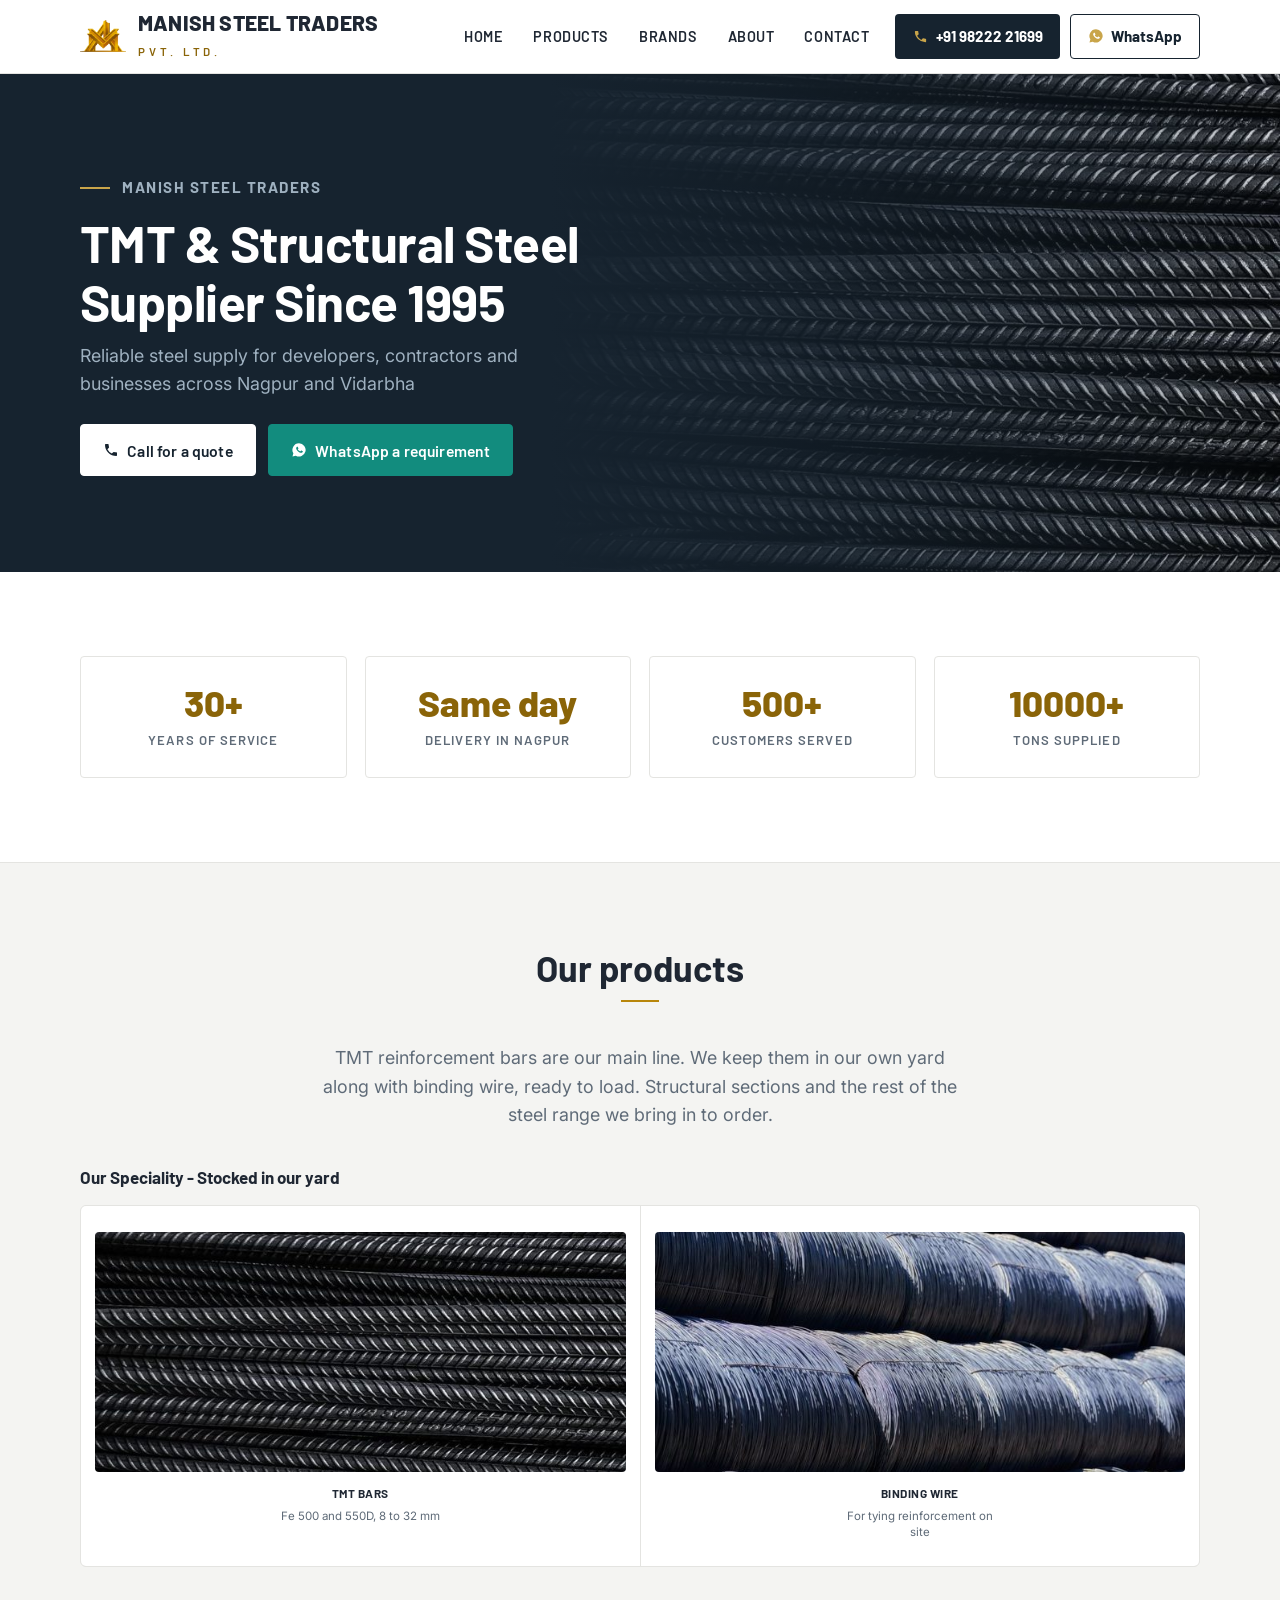
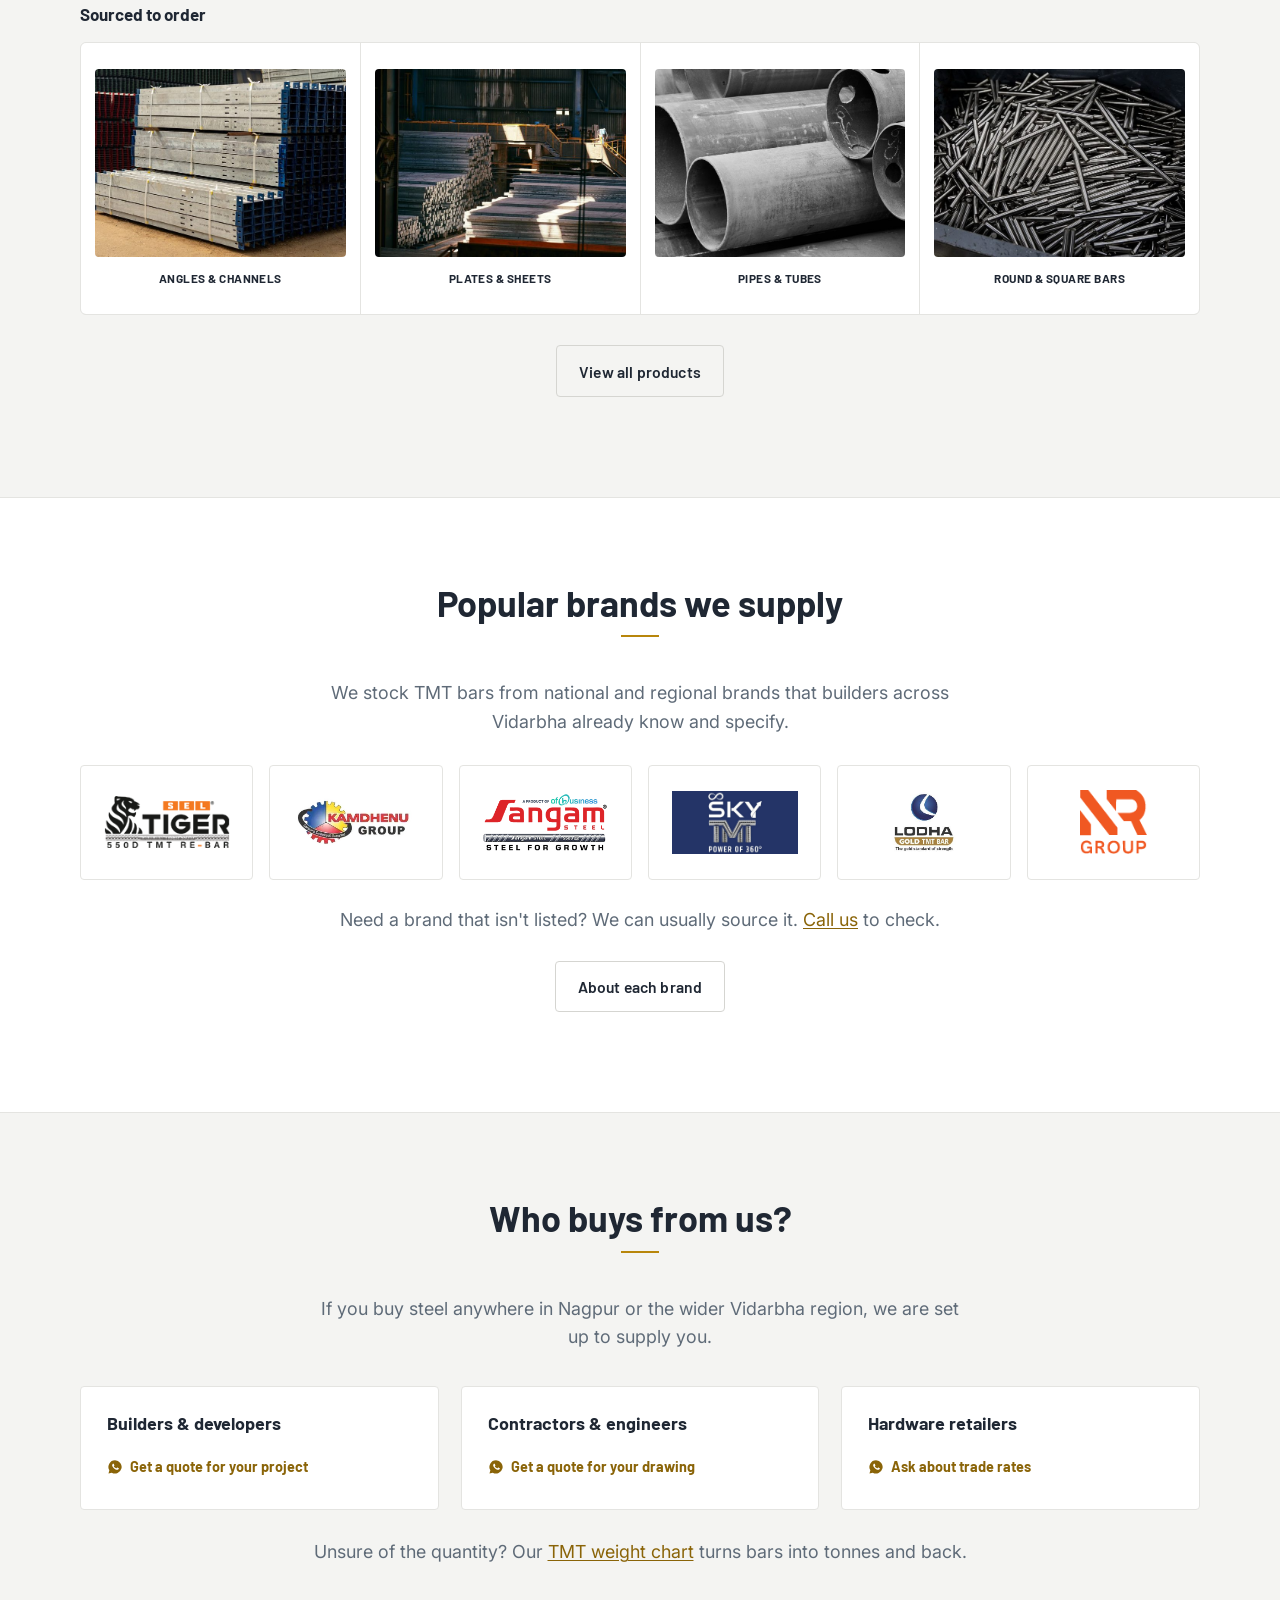
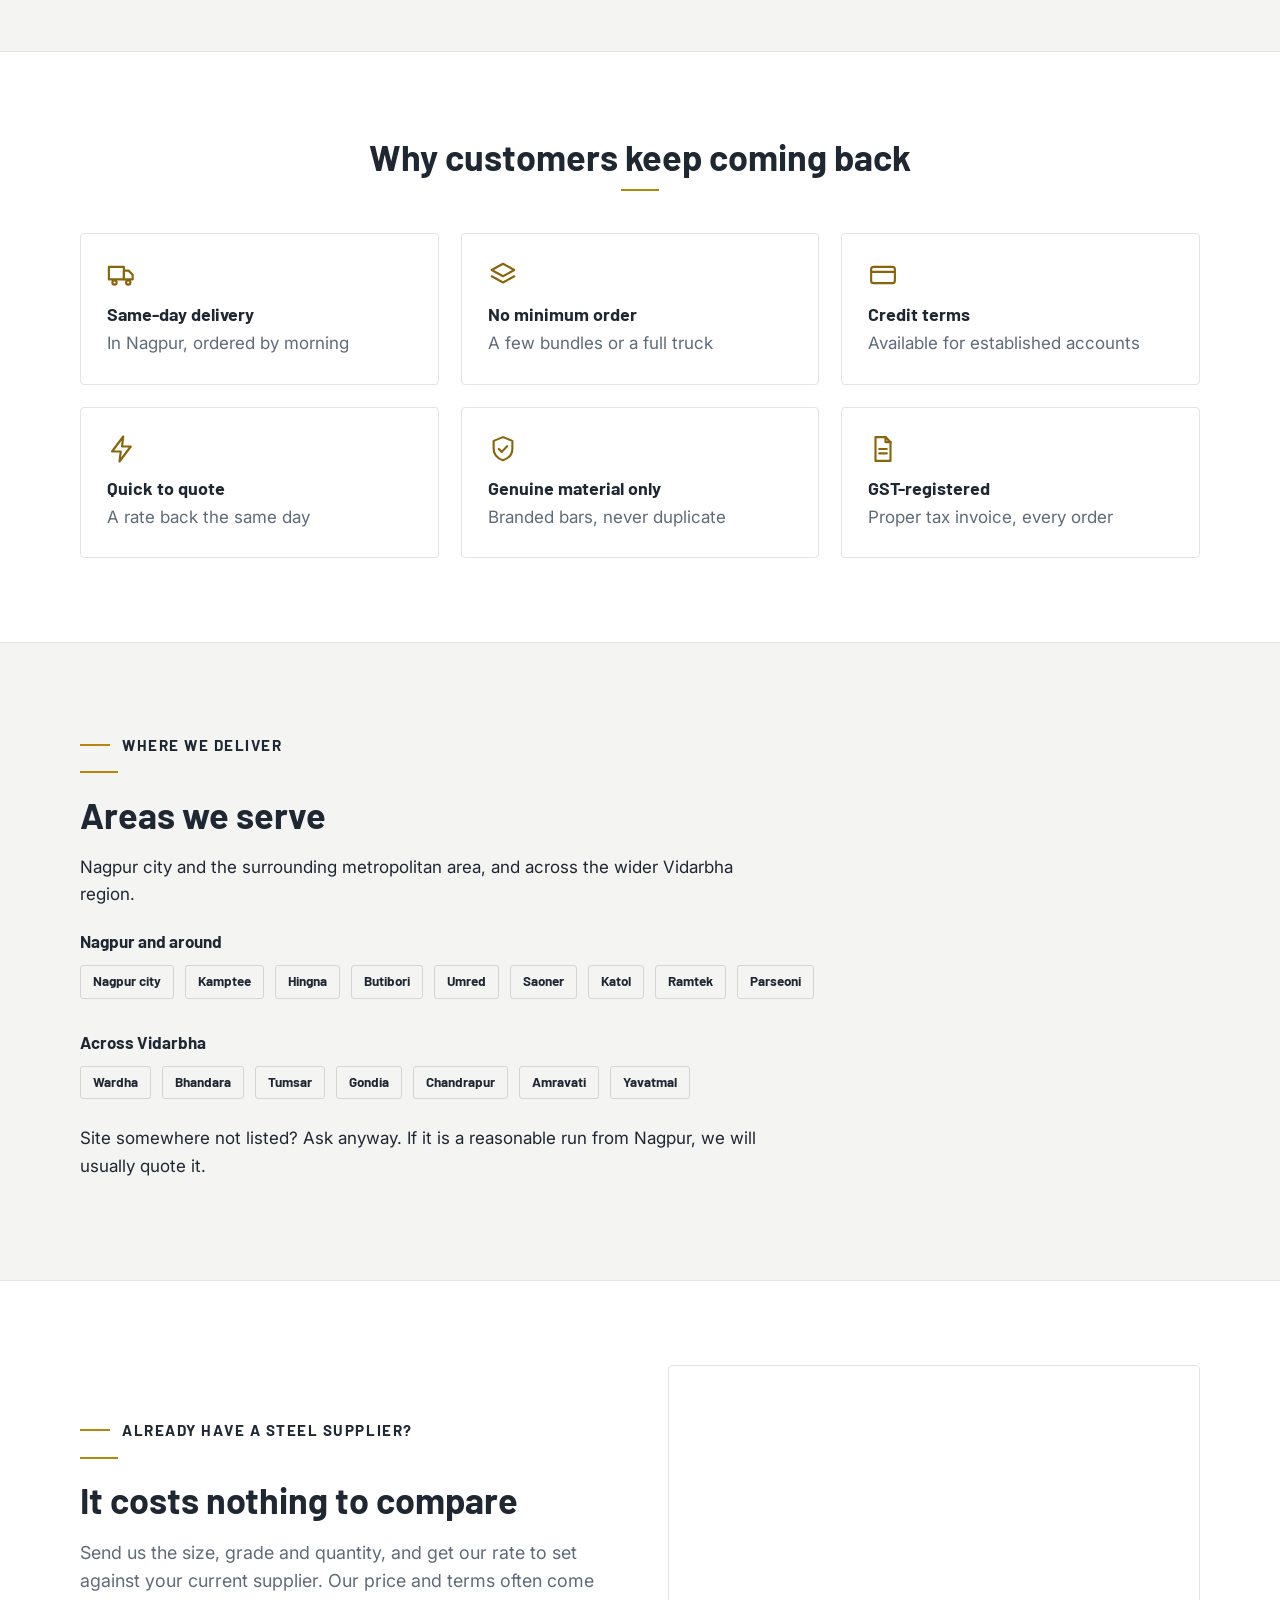
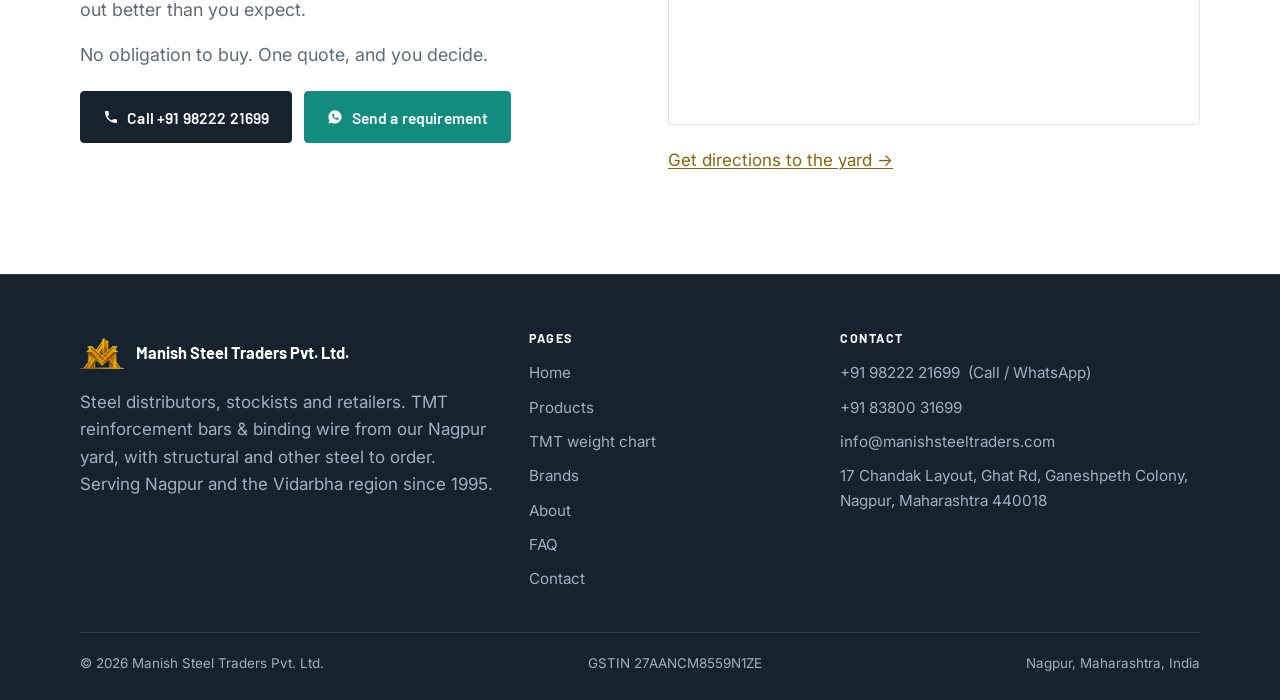
==== index.html @ 2f7c1e85 "Reorder "Why customers keep coming back" cards Same-day delivery, No minimum order, Credit terms, Qu" ====
<!doctype html>
<html lang="en">
<head>
<meta charset="utf-8">
<meta name="viewport" content="width=device-width, initial-scale=1">
<title>Manish Steel Traders — TMT &amp; Structural Steel Supplier Since 1995</title>
<meta name="description" content="TMT bars (sariya / loha) and structural steel in Nagpur since 1995. Trusted supply for builders, contractors and retailers across Nagpur and Vidarbha. SEL Tiger, Kamdhenu, Lodha, Sangam, Sky and NR. Call for a no-obligation quote.">
<link rel="canonical" href="https://manishsteeltraders.com/">
<meta property="og:type" content="website">
<meta property="og:title" content="Manish Steel Traders — TMT &amp; Structural Steel Supplier Since 1995">
<meta property="og:description" content="Nagpur steel distributors, stockists and retailers since 1995. TMT bars &amp; binding wire stocked, wider steel range to order. Call for a quote.">
<meta property="og:url" content="https://manishsteeltraders.com/">
<meta property="og:image" content="https://manishsteeltraders.com/assets/img/og-image.jpg">
<meta property="og:image:width" content="1200">
<meta property="og:image:height" content="630">
<meta property="og:image:alt" content="Manish Steel Traders Pvt. Ltd., Nagpur">
<meta name="twitter:card" content="summary_large_image">
<link rel="icon" href="assets/img/favicon.png" type="image/png">
<link rel="preconnect" href="https://fonts.googleapis.com">
<link rel="preconnect" href="https://fonts.gstatic.com" crossorigin>
<link href="https://fonts.googleapis.com/css2?family=Barlow:wght@500;600;700;800&family=Inter:wght@400;500&display=swap" rel="stylesheet">
<link rel="stylesheet" href="assets/css/styles.css?v=16">

<!-- Structured data for Google Maps / local search. ADD WHEN KNOWN: "email" (only once the
     domain is live — an address that bounces is worse than none), "geo" with the exact yard
     coordinates, and "aggregateRating" once the Google Business Profile has real reviews.
     Never hand-write a rating — Google must source it from real reviews. -->
<script type="application/ld+json">
{
  "@context": "https://schema.org",
  "@type": "LocalBusiness",
  "name": "Manish Steel Traders Pvt. Ltd.",
  "description": "Steel distributors, stockists and retailers in Nagpur since 1995. TMT reinforcement bars and binding wire stocked in our own yard, with structural and other steel sourced to order; same-day delivery on stocked items within Nagpur.",
  "url": "https://manishsteeltraders.com/",
  "telephone": [
    "+919822221699",
    "+918380031699"
  ],
  "foundingDate": "1995",
  "taxID": "27AANCM8559N1ZE",
  "image": "https://manishsteeltraders.com/assets/img/tmt-bars.jpg",
  "logo": "https://manishsteeltraders.com/assets/img/logo-mark.png",
  "address": {
    "@type": "PostalAddress",
    "streetAddress": "17 Chandak Layout, Ghat Road, Ganeshpeth Colony",
    "addressLocality": "Nagpur",
    "addressRegion": "Maharashtra",
    "postalCode": "440018",
    "addressCountry": "IN"
  },
  "openingHoursSpecification": [
    {
      "@type": "OpeningHoursSpecification",
      "dayOfWeek": [
        "Monday",
        "Tuesday",
        "Wednesday",
        "Thursday",
        "Friday",
        "Saturday"
      ],
      "opens": "09:00",
      "closes": "18:00"
    }
  ],
  "areaServed": [
    {
      "@type": "City",
      "name": "Nagpur"
    },
    {
      "@type": "AdministrativeArea",
      "name": "Vidarbha, Maharashtra"
    }
  ],
  "knowsAbout": [
    "TMT bars",
    "Fe 500D",
    "Fe 550D",
    "IS 1786",
    "structural steel",
    "reinforcement steel"
  ],
  "makesOffer": [
    {
      "@type": "Offer",
      "itemOffered": {
        "@type": "Product",
        "name": "TMT reinforcement bars (8–32 mm, Fe 500 / Fe 500D / Fe 550D)"
      }
    },
    {
      "@type": "Offer",
      "itemOffered": {
        "@type": "Product",
        "name": "Structural steel (angles, channels, beams, flats and plates)"
      }
    }
  ]
}
</script>
</head>
<body>

<!-- ================= HEADER ================= -->
<header class="site-header">
  <div class="container nav">
    <a class="brand" href="index.html">
      <img src="assets/img/logo-mark.png" alt="Manish Steel Traders logo">
      <span><span class="bt">MANISH STEEL TRADERS</span><span class="bs">PVT. LTD.</span></span>
    </a>
    <button class="nav-toggle" aria-label="Menu" aria-controls="nav-links" aria-expanded="false">
      <svg viewBox="0 0 24 24"><path fill="currentColor" d="M3 6h18v2H3zM3 11h18v2H3zM3 16h18v2H3z"/></svg>
    </button>
    <ul class="nav-links" id="nav-links">
      <li><a class="active" href="index.html">Home</a></li>
      <li><a href="products.html">Products</a></li>
      <li><a href="quality.html">Brands</a></li>
      <li><a href="about.html">About</a></li>
      <li><a href="contact.html">Contact</a></li>
      <li><a class="phone" href="tel:+919822221699"><svg viewBox="0 0 24 24"><path d="M6.6 10.8a15.5 15.5 0 0 0 6.6 6.6l2.2-2.2a1 1 0 0 1 1-.25 11.4 11.4 0 0 0 3.6.57 1 1 0 0 1 1 1V20a1 1 0 0 1-1 1A17 17 0 0 1 3 4a1 1 0 0 1 1-1h3.5a1 1 0 0 1 1 1 11.4 11.4 0 0 0 .57 3.6 1 1 0 0 1-.25 1z"/></svg>+91 98222 21699</a></li>
      <li><a class="wa-head" href="https://wa.me/919822221699?text=Hi%2C%20I%27d%20like%20a%20quote%20for%20steel.%20My%20requirement%20is%3A%20(size%20%2F%20grade%20%2F%20quantity)" target="_blank" rel="noopener"><svg viewBox="0 0 24 24" aria-hidden="true"><path d="M12.04 2a9.9 9.9 0 0 0-8.5 15l-1.3 4.8 4.92-1.29A9.9 9.9 0 1 0 12.04 2m-2.3 5.2c.15 0 .37-.06.55.36.22.48.69 1.7.75 1.82.06.12.1.26.02.42-.08.16-.12.26-.24.4-.12.14-.25.31-.36.42-.12.12-.25.25-.11.49.14.24.63 1.04 1.35 1.68.93.83 1.72 1.09 1.96 1.21.24.12.38.1.52-.06.14-.16.61-.72.77-.96.16-.24.33-.2.55-.12.22.08 1.43.68 1.67.8.24.12.4.18.46.28.06.11.06.59-.14 1.16-.21.57-1.21 1.12-1.66 1.16-.45.04-.87.21-2.93-.62-2.49-1-4.07-3.54-4.19-3.7-.12-.16-.99-1.31-.99-2.51 0-1.19.63-1.78.85-2.02.22-.24.48-.3.64-.3z"/></svg>WhatsApp</a></li>
    </ul>
  </div>
</header>

<!-- ================= HERO ================= -->
<section class="hero-dark">
  <div class="hero-top">
    <div class="hero-bg"><img src="assets/img/tmt-bars.jpg" alt="" aria-hidden="true"></div>
    <div class="container">
      <div class="hero-inner">
        <span class="eyebrow">Manish Steel Traders</span>
        <h1>TMT &amp; Structural Steel Supplier Since 1995</h1>
        <p>Reliable steel supply for developers, contractors and businesses across Nagpur and Vidarbha</p>
        <div class="btn-row">
          <a class="btn btn--light" href="tel:+919822221699">Call for a quote</a>
          <a class="btn btn--wa" href="https://wa.me/919822221699?text=Hi%2C%20I%27d%20like%20a%20quote.%20My%20requirement%20is%3A%20(size%20%2F%20grade%20%2F%20quantity)" target="_blank" rel="noopener">WhatsApp a requirement</a>
          <!-- <a class="btn btn--ondark" href="products.html">View products</a> -->
        </div>
      </div>
    </div>
  </div>
</section>

<!-- ================= STAT BAND =================
     Numbers instead of adjectives. Every one of these is checkable.
     Trading since 1995 is the strongest — the nearest comparable Nagpur dealer
     started in 2007, so this is twelve years of lead and it should stay first.
     ADD WHEN SUPPLIED: a customer / tonnage figure. Either swap it in for the
     sizes stat or change .stats to repeat(5, 1fr) for a five-across row. -->
<section class="section">
  <div class="container">
    <div class="stats">
      <div class="stat"><span class="n">30+</span><span class="l">Years of Service</span></div>
      <div class="stat"><span class="n">Same day</span><span class="l">Delivery in Nagpur</span></div>
      <div class="stat"><span class="n">500+</span><span class="l">Customers Served</span></div>
      <!-- <div class="stat"><span class="n">8&ndash;32<small>mm</small></span><span class="l">TMT Sizes Held in Yard</span></div> -->
      <div class="stat"><span class="n">10000+</span><span class="l">Tons Supplied</span></div>
    </div>
  </div>
</section>

<!-- ================= WHO WE ARE ================= -->
<!-- <section class="section">
  <div class="container">
    <div class="split">
      <div class="intro-copy">
        <span class="eyebrow">Our story</span>
        <hr class="rule">
        <h2>A Nagpur family in the steel trade since 1995</h2>
        <p>Manish Steel Traders opened on Ghat Road in 1995, and the same family runs it today. What started as a small steel shop has grown, one order at a time, into a name Nagpur builders keep coming back to for their TMT bars.</p>
        <p>Almost all of that came by word of mouth. A contractor buys once, the delivery turns up when we said it would, the bars are exactly what we promised, and the next time he needs steel he calls us first. Many of the people we supply have been buying from us for fifteen and twenty years.</p>
        <p>The business is run by <strong>Manish Taori, our Director</strong>. When you call, you are speaking to the people who own the yard, not a call centre reading off a screen. If there is a rate to settle or a delivery to push through, the person who can say yes is already on the line.</p>
        <p>A few bundles for a repair or a full truck for a slab, you get the same steel and the same straight dealing. That reputation took thirty years to build, and we are not about to spend it on a bad load.</p>
        <a class="btn btn--outline" href="about.html">More about us</a> -->
      <!-- </div>
      <div class="split-media"> -->
        <!-- FOUNDER PHOTO: when the real photo of Manish Taori arrives, save it as
             assets/img/director.jpg and swap the <img> below for it, restoring the
             <figcaption> with his name and title. A yard photo holds the slot until
             then — better than a grey box telling visitors the site is unfinished. -->
       <!-- <img class="photo photo--tall" src="assets/img/about-yard.jpg" alt="Steel reinforcement being handled at the yard" loading="lazy">
       </div>
    </div>
  </div>
</section> -->

<!-- ================= OUR PRODUCTS ================= -->
<section class="section band">
  <div class="container">
    <div class="sec-head"><h2>Our products</h2></div>
    <p class="center lead" style="margin:0 auto 34px">TMT reinforcement bars are our main line. We keep them in our own yard along with binding wire, ready to load. Structural sections and the rest of the steel range we bring in to order.</p>

    <p style="font-family:var(--font-head);font-weight:700;margin:0 0 14px">Our Speciality - Stocked in our yard</p>
    <div class="products-grid">
      <a class="product" href="products.html"><img class="pic" src="assets/img/product-tmt.jpg" alt="TMT reinforcement bars" loading="lazy"><span class="plabel">TMT Bars</span><span class="pdesc">Fe 500 and 550D, 8 to 32 mm</span></a>
      <a class="product" href="products.html"><img class="pic" src="assets/img/product-wires.jpg" alt="Binding wire" loading="lazy"><span class="plabel">Binding Wire</span><span class="pdesc">For tying reinforcement on site</span></a>
    </div>

    <p style="font-family:var(--font-head);font-weight:700;margin:34px 0 14px">Sourced to order</p>
    <div class="products-grid">
      <a class="product" href="products.html"><img class="pic" src="assets/img/product-angles.jpg" alt="Steel angles and channels" loading="lazy"><span class="plabel">Angles &amp; Channels</span></a>
      <a class="product" href="products.html"><img class="pic" src="assets/img/product-plates.jpg" alt="Steel plates and sheets" loading="lazy"><span class="plabel">Plates &amp; Sheets</span></a>
      <a class="product" href="products.html"><img class="pic" src="assets/img/product-pipes.jpg" alt="Steel pipes and tubes" loading="lazy"><span class="plabel">Pipes &amp; Tubes</span></a>
      <a class="product" href="products.html"><img class="pic" src="assets/img/product-round.jpg" alt="Round and square steel bars" loading="lazy"><span class="plabel">Round &amp; Square Bars</span></a>
    </div>
    <p class="center" style="margin-top:30px"><a class="btn btn--outline" href="products.html">View all products</a></p>
  </div>
</section>

<!-- ================= BRANDS WE SUPPLY ================= -->
<section class="section">
  <div class="container">
    <div class="sec-head"><h2>Popular brands we supply</h2></div>
    <p class="center lead" style="margin:0 auto 28px">We stock TMT bars from national and regional brands that builders across Vidarbha already know and specify.</p>
    <div class="logos logos--6">
      <div class="logo-box"><a href="quality.html#brand-tiger" aria-label="Read about SEL Tiger TMT"><img src="assets/img/brand-tiger.png" alt="SEL Tiger TMT" loading="lazy"></a></div>
      <div class="logo-box"><a href="quality.html#brand-kamdhenu" aria-label="Read about Kamdhenu"><img src="assets/img/brand-kamdhenu.webp" alt="Kamdhenu" loading="lazy"></a></div>
      <div class="logo-box"><a href="quality.html#brand-sangam" aria-label="Read about Sangam Steel"><img src="assets/img/brand-sangam.webp" alt="Sangam Steel" loading="lazy"></a></div>
      <div class="logo-box"><a href="quality.html#brand-sky" aria-label="Read about Sky TMT"><img src="assets/img/brand-sky.jpg" alt="Sky TMT" loading="lazy"></a></div>
      <div class="logo-box"><a href="quality.html#brand-lodha" aria-label="Read about Lodha Gold TMT"><img src="assets/img/brand-lodha.jpg" alt="Lodha Gold TMT" loading="lazy"></a></div>
      <div class="logo-box"><a href="quality.html#brand-nr" aria-label="Read about NR TMT"><img src="assets/img/brand-nr.png" alt="NR TMT" loading="lazy"></a></div>
    </div>
    <p class="center lead" style="margin:26px auto 0">Need a brand that isn't listed? We can usually source it. <a href="tel:+919822221699">Call us</a> to check.</p>
    <p class="center" style="margin-top:26px"><a class="btn btn--outline" href="quality.html#brands">About each brand</a></p>
  </div>
</section>

<!-- ================= WHO WE SERVE ================= -->
<section class="section band">
  <div class="container">
    <div class="sec-head"><h2>Who buys from us?</h2></div>
    <p class="center lead" style="margin:0 auto 34px">If you buy steel anywhere in Nagpur or the wider Vidarbha region, we are set up to supply you.</p>
    <div class="grid grid-3" style="margin-top:6px">
      <div class="tile"><h3>Builders &amp; developers</h3>
        <a class="more" href="https://wa.me/919822221699?text=Hi%2C%20I%27m%20a%20builder%20and%20need%20steel%20for%20a%20project.%20Requirement%3A%20(size%20%2F%20grade%20%2F%20quantity%20%2F%20site)" target="_blank" rel="noopener"><svg class="wa-ico" viewBox="0 0 24 24" aria-hidden="true"><path d="M12.04 2a9.9 9.9 0 0 0-8.5 15l-1.3 4.8 4.92-1.29A9.9 9.9 0 1 0 12.04 2m-2.3 5.2c.15 0 .37-.06.55.36.22.48.69 1.7.75 1.82.06.12.1.26.02.42-.08.16-.12.26-.24.4-.12.14-.25.31-.36.42-.12.12-.25.25-.11.49.14.24.63 1.04 1.35 1.68.93.83 1.72 1.09 1.96 1.21.24.12.38.1.52-.06.14-.16.61-.72.77-.96.16-.24.33-.2.55-.12.22.08 1.43.68 1.67.8.24.12.4.18.46.28.06.11.06.59-.14 1.16-.21.57-1.21 1.12-1.66 1.16-.45.04-.87.21-2.93-.62-2.49-1-4.07-3.54-4.19-3.7-.12-.16-.99-1.31-.99-2.51 0-1.19.63-1.78.85-2.02.22-.24.48-.3.64-.3z"/></svg>Get a quote for your project</a></div>
      <div class="tile"><h3>Contractors &amp; engineers</h3>
        <a class="more" href="https://wa.me/919822221699?text=Hi%2C%20I%20need%20a%20quote%20against%20a%20drawing.%20Requirement%3A%20(size%20%2F%20grade%20%2F%20quantity%20%2F%20when)" target="_blank" rel="noopener"><svg class="wa-ico" viewBox="0 0 24 24" aria-hidden="true"><path d="M12.04 2a9.9 9.9 0 0 0-8.5 15l-1.3 4.8 4.92-1.29A9.9 9.9 0 1 0 12.04 2m-2.3 5.2c.15 0 .37-.06.55.36.22.48.69 1.7.75 1.82.06.12.1.26.02.42-.08.16-.12.26-.24.4-.12.14-.25.31-.36.42-.12.12-.25.25-.11.49.14.24.63 1.04 1.35 1.68.93.83 1.72 1.09 1.96 1.21.24.12.38.1.52-.06.14-.16.61-.72.77-.96.16-.24.33-.2.55-.12.22.08 1.43.68 1.67.8.24.12.4.18.46.28.06.11.06.59-.14 1.16-.21.57-1.21 1.12-1.66 1.16-.45.04-.87.21-2.93-.62-2.49-1-4.07-3.54-4.19-3.7-.12-.16-.99-1.31-.99-2.51 0-1.19.63-1.78.85-2.02.22-.24.48-.3.64-.3z"/></svg>Get a quote for your drawing</a></div>
      <div class="tile"><h3>Hardware retailers</h3>
        <a class="more" href="https://wa.me/919822221699?text=Hi%2C%20I%20run%20a%20hardware%20shop%20and%20want%20trade%20rates.%20I%20usually%20stock%3A" target="_blank" rel="noopener"><svg class="wa-ico" viewBox="0 0 24 24" aria-hidden="true"><path d="M12.04 2a9.9 9.9 0 0 0-8.5 15l-1.3 4.8 4.92-1.29A9.9 9.9 0 1 0 12.04 2m-2.3 5.2c.15 0 .37-.06.55.36.22.48.69 1.7.75 1.82.06.12.1.26.02.42-.08.16-.12.26-.24.4-.12.14-.25.31-.36.42-.12.12-.25.25-.11.49.14.24.63 1.04 1.35 1.68.93.83 1.72 1.09 1.96 1.21.24.12.38.1.52-.06.14-.16.61-.72.77-.96.16-.24.33-.2.55-.12.22.08 1.43.68 1.67.8.24.12.4.18.46.28.06.11.06.59-.14 1.16-.21.57-1.21 1.12-1.66 1.16-.45.04-.87.21-2.93-.62-2.49-1-4.07-3.54-4.19-3.7-.12-.16-.99-1.31-.99-2.51 0-1.19.63-1.78.85-2.02.22-.24.48-.3.64-.3z"/></svg>Ask about trade rates</a></div>
    </div>
    <p class="center lead" style="margin:28px auto 0">Unsure of the quantity? Our <a href="calculator.html">TMT weight chart</a> turns bars into tonnes and back.</p>
  </div>
</section>

<!-- ================= THE DETAILS YOU'LL WANT ================= -->
<section class="section">
  <div class="container">
    <div class="sec-head"><h2>Why customers keep coming back</h2></div>
    <div class="grid grid-3">
      <div class="tile">
        <svg class="tile-ico" viewBox="0 0 24 24" aria-hidden="true"><path d="M1.5 5.5h12v10h-12z"/><path d="M13.5 8.5h3.7l3.3 3.3v3.7h-7z"/><circle cx="6" cy="18" r="1.7"/><circle cx="17" cy="18" r="1.7"/></svg>
        <h3>Same-day delivery</h3><p>In Nagpur, ordered by morning</p></div>
      <div class="tile">
        <svg class="tile-ico" viewBox="0 0 24 24" aria-hidden="true"><path d="M12 3 3 8l9 5 9-5z"/><path d="M3 13l9 5 9-5"/></svg>
        <h3>No minimum order</h3><p>A few bundles or a full truck</p></div>
      <div class="tile">
        <svg class="tile-ico" viewBox="0 0 24 24" aria-hidden="true"><rect x="2.5" y="5.5" width="19" height="13" rx="2"/><path d="M2.5 9.5h19"/></svg>
        <h3>Credit terms</h3><p>Available for established accounts</p></div>
      <div class="tile">
        <svg class="tile-ico" viewBox="0 0 24 24" aria-hidden="true"><path d="M13 2 4 14h7l-1 8 9-12h-7z"/></svg>
        <h3>Quick to quote</h3><p>A rate back the same day</p></div>
      <div class="tile">
        <svg class="tile-ico" viewBox="0 0 24 24" aria-hidden="true"><path d="M12 2.5 4.5 5.5v6c0 4.5 3.2 8 7.5 9.5 4.3-1.5 7.5-5 7.5-9.5v-6z"/><path d="M8.7 12l2.3 2.3 4.3-4.5"/></svg>
        <h3>Genuine material only</h3><p>Branded bars, never duplicate</p></div>
      <div class="tile">
        <svg class="tile-ico" viewBox="0 0 24 24" aria-hidden="true"><path d="M6 2.5h8l4 4v15H6z"/><path d="M14 2.5v4h4"/><path d="M9 12h6M9 15.5h6"/></svg>
        <h3>GST-registered</h3><p>Proper tax invoice, every order</p></div>
    </div>
  </div>
</section>

<!-- ================= AREAS WE SERVE ================= -->
<section class="section band">
  <div class="container">
    <div class="head">
      <span class="eyebrow">Where we deliver</span>
      <hr class="rule">
      <h2>Areas we serve</h2>
      <p class="measure">Nagpur city and the surrounding metropolitan area, and across the wider Vidarbha region.</p>
    </div>
    <div style="margin-top:20px">
      <p style="font-family:var(--font-head);font-weight:700;margin-bottom:10px">Nagpur and around</p>
      <span class="pill">Nagpur city</span>
      <span class="pill">Kamptee</span>
      <span class="pill">Hingna</span>
      <span class="pill">Butibori</span>
      <span class="pill">Umred</span>
      <span class="pill">Saoner</span>
      <span class="pill">Katol</span>
      <span class="pill">Ramtek</span>
      <span class="pill">Parseoni</span>
    </div>
    <div style="margin-top:22px">
      <p style="font-family:var(--font-head);font-weight:700;margin-bottom:10px">Across Vidarbha</p>
      <span class="pill">Wardha</span>
      <span class="pill">Bhandara</span>
      <span class="pill">Tumsar</span>
      <span class="pill">Gondia</span>
      <span class="pill">Chandrapur</span>
      <span class="pill">Amravati</span>
      <span class="pill">Yavatmal</span>
    </div>
    <p class="measure" style="margin-top:18px">Site somewhere not listed? Ask anyway. If it is a reasonable run from Nagpur, we will usually quote it.</p>
  </div>
</section>

<!--
  ================= TESTIMONIALS — HIDDEN UNTIL REAL QUOTES ARE SUPPLIED =================

  The quotes that were here were written as filler, not said by real customers, so this section
  stays commented out rather than publishing invented praise.

  TO ENABLE: replace all three quotes and attributions with genuine ones (get the customer's OK to
  be named), aiming for one builder, one contractor and one hardware retailer to match the audience
  on this page. Then uncomment this block. To keep the white/gray alternation correct, this
  section is set to `section band` (the "Why customers keep coming back" section above it is
  white); after uncommenting, also flip the combined "It costs nothing to compare" + map section
  below it to `section` (white).

<section class="section band">
  <div class="container">
    <div class="sec-head"><h2>What our customers say</h2></div>
    <div class="grid grid-3" style="margin-top:6px">
      <blockquote class="quote"><p>QUOTE FROM A BUILDER</p><footer>&mdash; Name, Firm</footer></blockquote>
      <blockquote class="quote"><p>QUOTE FROM A CONTRACTOR</p><footer>&mdash; Name, Firm</footer></blockquote>
      <blockquote class="quote"><p>QUOTE FROM A HARDWARE RETAILER</p><footer>&mdash; Name, Firm</footer></blockquote>
    </div>
  </div>
</section>
-->

<!-- ================= COMPARE PITCH + YARD MAP (combined closing section) ================= -->
<section class="section">
  <div class="container">
    <div class="split">
      <div>
        <span class="eyebrow">Already have a steel supplier?</span>
        <hr class="rule">
        <h2>It costs nothing to compare</h2>
        <p class="lead">Send us the size, grade and quantity, and get our rate to set against your current supplier. Our price and terms often come out better than you expect.</p>
        <p class="lead">No obligation to buy. One quote, and you decide.</p>
        <div class="btn-row" style="margin-top:22px">
          <a class="btn" href="tel:+919822221699">Call +91 98222 21699</a>
          <a class="btn btn--wa" href="https://wa.me/919822221699?text=Hi%2C%20I%27d%20like%20to%20compare%20a%20rate.%20My%20requirement%20is%3A%20(size%20%2F%20grade%20%2F%20quantity)" target="_blank" rel="noopener">Send a requirement</a>
        </div>
      </div>
      <div class="split-media">
        <iframe class="map-embed" title="Manish Steel Traders — location on Google Maps"
          src="https://www.google.com/maps?q=Manish+Steel+Traders,+17+Chandak+Layout,+Ghat+Rd,+Ganeshpeth+Colony,+Nagpur,+Maharashtra+440018&z=16&output=embed"
          loading="lazy" referrerpolicy="no-referrer-when-downgrade" allowfullscreen></iframe>
        <p style="margin-top:14px"><a href="https://www.google.com/maps/dir/?api=1&amp;destination=Manish+Steel+Traders%2C+17+Chandak+Layout%2C+Ghat+Rd%2C+Ganeshpeth+Colony%2C+Nagpur%2C+Maharashtra+440018" target="_blank" rel="noopener">Get directions to the yard &rarr;</a></p>
      </div>
    </div>
  </div>
</section>

<!-- ================= FOOTER ================= -->
<footer class="site-footer">
  <div class="container">
    <div class="footer-grid">
      <div>
        <div class="footer-brand">
          <img src="assets/img/logo-mark.png" alt="Manish Steel Traders logo">
          <strong>Manish Steel Traders Pvt. Ltd.</strong>
        </div>
        <p>Steel distributors, stockists and retailers. TMT reinforcement bars &amp; binding wire from our Nagpur yard, with structural and other steel to order. Serving Nagpur and the Vidarbha region since 1995.</p>
      </div>
      <div>
        <h4>Pages</h4>
        <ul class="footer-links">
          <li><a href="index.html">Home</a></li>
          <li><a href="products.html">Products</a></li>
          <li><a href="calculator.html">TMT weight chart</a></li>
          <li><a href="quality.html">Brands</a></li>
          <li><a href="about.html">About</a></li>
          <li><a href="faq.html">FAQ</a></li>
          <li><a href="contact.html">Contact</a></li>
        </ul>
      </div>
      <div>
        <h4>Contact</h4>
        <ul class="footer-links">
          <li><a href="tel:+919822221699">+91 98222 21699</a> &nbsp;(Call / WhatsApp)</li>
          <li><a href="tel:+918380031699">+91 83800 31699</a></li>
          <li><a href="mailto:info@manishsteeltraders.com">info@manishsteeltraders.com</a></li>
          <li>17 Chandak Layout, Ghat Rd, Ganeshpeth Colony, Nagpur, Maharashtra 440018</li>
        </ul>
      </div>
    </div>
    <div class="footer-bottom">
      <span>© <span id="year">2026</span> Manish Steel Traders Pvt. Ltd.</span>
      <span>GSTIN 27AANCM8559N1ZE</span>
      <span>Nagpur, Maharashtra, India</span>
    </div>
  </div>
</footer>

<script src="assets/js/main.js?v=2"></script>
</body>
</html>
---- assets/css/styles.css ----
/* =========================================================================
   Manish Steel Traders — stylesheet
   Navy + gold, product-forward, professional. (Layout after the approved
   reference, recoloured to the brand gold.)
   ========================================================================= */

:root {
  --navy:      #16232f;   /* dark sections / hero / trust / footer */
  --navy-2:    #1d2e3c;
  --navy-3:    #24384a;
  --ink:       #1f2733;   /* text on light */
  --muted:     #5f6b78;
  --paper:     #ffffff;
  --paper-2:   #f4f4f2;   /* light band / products */
  --line:      #e4e4e1;
  --line-2:    #d5d5d1;
  --line-dark: #2c3d4d;   /* dividers on navy */
  --gold:      #b8860b;   /* accent (muted brass) */
  --gold-2:    #c9a54a;
  --gold-deep: #8a6408;
  --on-dark:   #e9edf1;
  --on-dark-mut:#9fb1c0;

  --radius: 4px;
  --maxw: 1200px;
  --gutter: clamp(16px, 4vw, 40px);
  --font-head: "Barlow", "Segoe UI", system-ui, sans-serif;
  --font-body: "Inter", "Segoe UI", system-ui, -apple-system, sans-serif;
}

*, *::before, *::after { box-sizing: border-box; }
html { -webkit-text-size-adjust: 100%; }
body { margin: 0; font-family: var(--font-body); color: var(--ink); background: var(--paper);
  line-height: 1.6; font-size: 17px; overflow-x: hidden; -webkit-font-smoothing: antialiased; }
img, svg { max-width: 100%; display: block; }
a { color: var(--ink); text-decoration: none; }
a:hover { color: var(--gold-deep); }

/* Inline text links — gold and underlined so they are visible in prose.
   The blanket rule above leaves links the same colour as body text with no
   underline, which makes them invisible in a paragraph; hover-only colour is
   no help at all on a phone.

   Scoped on purpose. Nav, footer and breadcrumb links already read as links
   from their position, and their own rules (.footer-grid a, .crumb a) are
   more specific than these so they are untouched. Buttons are excluded
   explicitly because .btn is often wrapped in a <p>.

   Gold is 5.4:1 on white, but only 2.8:1 against the surrounding body text
   — under the 3:1 where colour alone can carry the distinction. The
   underline is what actually does the work; do not remove it and keep the
   colour. */
p a:not(.btn):not(.more),
.list a:not(.btn):not(.more),
.info-list a,
.measure a:not(.btn):not(.more) {
  color: var(--gold-deep);
  text-decoration: underline;
  text-decoration-thickness: 1px;
  text-underline-offset: 2px;
}
p a:not(.btn):not(.more):hover,
.list a:not(.btn):not(.more):hover,
.info-list a:hover,
.measure a:not(.btn):not(.more):hover {
  color: var(--navy);
  text-decoration-thickness: 2px;
}
h1, h2, h3, h4 { font-family: var(--font-head); line-height: 1.15; margin: 0 0 .5em; font-weight: 700; color: var(--ink); }
h1 { font-size: clamp(2rem, 4.5vw, 3.2rem); letter-spacing: -.01em; }
h2 { font-size: clamp(1.65rem, 3.1vw, 2.25rem); }
h3 { font-size: 1.12rem; }
p { margin: 0 0 1rem; }
:focus-visible { outline: 2px solid var(--gold); outline-offset: 3px; }

.container { width: 100%; max-width: var(--maxw); margin-inline: auto; padding-inline: var(--gutter); }
.section { padding: clamp(48px, 7vw, 84px) 0; }
.band { background: var(--paper-2); border-block: 1px solid var(--line); }
.center { text-align: center; }
.lead { font-size: 1.12rem; color: var(--muted); max-width: 60ch; }
.center .lead { margin-inline: auto; }
.measure { max-width: 64ch; }

/* eyebrow with gold dash */
.eyebrow { display: inline-flex; align-items: center; gap: 12px; font-family: var(--font-head);
  font-weight: 700; text-transform: uppercase; letter-spacing: .1em; font-size: .95rem;
  color: var(--ink); margin-bottom: .9rem; }
.eyebrow::before { content: ""; width: 30px; height: 2px; background: var(--gold); }
.hero-dark .eyebrow { color: var(--on-dark-mut); }
.rule { width: 38px; height: 2px; background: var(--gold); border: 0; margin: 0 0 1.3rem; }
.center .rule { margin-inline: auto; }

/* centered section heading with a small underline */
.sec-head { text-align: center; margin-bottom: 24px; }
.sec-head h2 { display: inline-block; }
.sec-head h2::after { content: ""; display: block; width: 38px; height: 2px; background: var(--gold); margin: 12px auto 0; }

/* buttons */
.btn { display: inline-flex; align-items: center; gap: .5em; font-family: var(--font-head);
  font-weight: 600; font-size: .98rem; letter-spacing: .01em;
  padding: .78em 1.4em; border-radius: var(--radius); border: 1px solid var(--navy);
  background: var(--navy); color: #fff; cursor: pointer;
  transition: background .15s, border-color .15s, color .15s; white-space: nowrap; }
.btn:hover { background: var(--navy-2); border-color: var(--navy-2); color: #fff; }
.btn svg { width: 1.05em; height: 1.05em; fill: currentColor; }
.btn--light { background: #fff; color: var(--navy); border-color: #fff; }
.btn--light:hover { background: #eaeef2; color: var(--navy); border-color: #eaeef2; }
.btn--outline { background: transparent; color: var(--ink); border-color: var(--line-2); }
.btn--outline:hover { background: transparent; color: var(--ink); border-color: var(--ink); }
.btn--ondark { background: transparent; color: #fff; border-color: rgba(255,255,255,.4); }
.btn--ondark:hover { background: rgba(255,255,255,.1); color: #fff; border-color: #fff; }
.btn--wa { background: #128C7E; color: #fff; border-color: #128C7E; }
.btn--wa:hover { background: #0f7a6d; border-color: #0f7a6d; color: #fff; }
/* auto phone / WhatsApp glyph on any Call or WhatsApp button (matches text colour) */
.btn[href^="tel:"]::before, .btn[href*="wa.me"]::before {
  content: ""; display: inline-block; width: 1.05em; height: 1.05em; flex: none;
  background-color: currentColor;
  -webkit-mask: var(--bic) no-repeat center / contain; mask: var(--bic) no-repeat center / contain; }
.btn[href^="tel:"]::before { --bic: url("data:image/svg+xml,%3Csvg xmlns='http://www.w3.org/2000/svg' viewBox='0 0 24 24'%3E%3Cpath d='M6.6 10.8a15.5 15.5 0 0 0 6.6 6.6l2.2-2.2a1 1 0 0 1 1-.25 11.4 11.4 0 0 0 3.6.57 1 1 0 0 1 1 1V20a1 1 0 0 1-1 1A17 17 0 0 1 3 4a1 1 0 0 1 1-1h3.5a1 1 0 0 1 1 1 11.4 11.4 0 0 0 .57 3.6 1 1 0 0 1-.25 1z'/%3E%3C/svg%3E"); }
.btn[href*="wa.me"]::before { --bic: url("data:image/svg+xml,%3Csvg xmlns='http://www.w3.org/2000/svg' viewBox='0 0 24 24'%3E%3Cpath d='M12.04 2a9.9 9.9 0 0 0-8.5 15l-1.3 4.8 4.92-1.29A9.9 9.9 0 1 0 12.04 2m-2.3 5.2c.15 0 .37-.06.55.36.22.48.69 1.7.75 1.82.06.12.1.26.02.42-.08.16-.12.26-.24.4-.12.14-.25.31-.36.42-.12.12-.25.25-.11.49.14.24.63 1.04 1.35 1.68.93.83 1.72 1.09 1.96 1.21.24.12.38.1.52-.06.14-.16.61-.72.77-.96.16-.24.33-.2.55-.12.22.08 1.43.68 1.67.8.24.12.4.18.46.28.06.11.06.59-.14 1.16-.21.57-1.21 1.12-1.66 1.16-.45.04-.87.21-2.93-.62-2.49-1-4.07-3.54-4.19-3.7-.12-.16-.99-1.31-.99-2.51 0-1.19.63-1.78.85-2.02.22-.24.48-.3.64-.3z'/%3E%3C/svg%3E"); }
.btn-row { display: flex; flex-wrap: wrap; gap: 12px; }
.center .btn-row { justify-content: center; }

/* ---------------- header ---------------- */
.site-header { position: sticky; top: 0; z-index: 50; background: #fff; border-bottom: 1px solid var(--line); }
.nav { display: flex; align-items: center; justify-content: space-between; gap: 18px; padding-block: 12px; }
.brand { display: flex; align-items: center; gap: 12px; }
.brand img { width: 46px; height: 46px; object-fit: contain; }
.brand .bt { font-family: var(--font-head); font-weight: 800; color: var(--ink); font-size: 1.32rem;
  line-height: 1; letter-spacing: .01em; }
.brand .bs { display: block; font-family: var(--font-head); font-weight: 600; font-size: .72rem;
  letter-spacing: .34em; color: var(--gold-deep); margin-top: 3px; }
.nav-links { display: flex; align-items: center; gap: 2px; list-style: none; margin: 0; padding: 0; }
.nav-links a:not(.phone):not(.wa-head) { font-family: var(--font-head); font-weight: 600; text-transform: uppercase;
  letter-spacing: .04em; color: var(--ink); padding: 10px 14px; font-size: .9rem;
  border-bottom: 2px solid transparent; }
.nav-links a:not(.phone):not(.wa-head):hover { color: var(--gold-deep); }
.nav-links a.active { color: var(--ink); border-bottom-color: var(--gold); }
.phone { display: inline-flex; align-items: center; gap: .5em; margin-left: 10px;
  background: var(--navy); color: #fff; font-family: var(--font-head); font-weight: 700;
  padding: .7em 1.15em; border-radius: var(--radius); font-size: .95rem; }
.phone:hover { background: var(--navy-2); color: #fff; }
.phone svg { width: 15px; height: 15px; fill: var(--gold-2); }
.wa-head { display: inline-flex; align-items: center; gap: .5em; margin-left: 8px;
  background: transparent; color: var(--navy); border: 1px solid var(--navy);
  font-family: var(--font-head); font-weight: 700;
  padding: calc(.7em - 1px) 1.1em; border-radius: var(--radius); font-size: .95rem; }
.wa-head:hover { background: var(--navy); color: #fff; }
.wa-head svg { width: 16px; height: 16px; fill: var(--gold-2); }
.nav-toggle { display: none; background: none; border: 0; cursor: pointer; padding: 6px; color: var(--ink); }
.nav-toggle svg { width: 32px; height: 32px; }

@media (max-width: 940px) {
  .nav-toggle { display: inline-flex; }
  .brand .bt { font-size: 1.15rem; }
  .nav-links { position: fixed; inset: 71px 0 auto 0; flex-direction: column; align-items: stretch; gap: 0;
    background: #fff; border-bottom: 1px solid var(--line); box-shadow: 0 14px 26px rgba(0,0,0,.07);
    padding: 6px var(--gutter) 18px; transform: translateY(-160%); transition: transform .22s ease;
    max-height: calc(100vh - 71px); overflow-y: auto; }
  .nav-links.open { transform: translateY(0); }
  .nav-links a:not(.phone):not(.wa-head) { display: block; padding: 15px 2px; font-size: 1.08rem; line-height: 1.2; border-bottom: 1px solid var(--line); }
  .nav-links a.active { border-bottom-color: var(--line); color: var(--gold-deep); }
  .phone { margin: 16px 0 0; justify-content: center; }
  .wa-head { margin: 10px 0 0; justify-content: center; }
}

/* ---------------- hero (dark, image right) ---------------- */
.hero-dark { background: var(--navy); color: #fff; }
.hero-top { position: relative; overflow: hidden; }
.hero-bg { position: absolute; inset: 0 0 0 38%; }
.hero-bg img { width: 100%; height: 100%; object-fit: cover; }
.hero-bg::after { content: ""; position: absolute; inset: 0;
  background: linear-gradient(90deg, var(--navy) 8%, rgba(22,35,47,.72) 45%, rgba(22,35,47,.15) 100%); }
.hero-inner { position: relative; z-index: 2; max-width: 620px; padding-block: clamp(48px, 8vw, 96px); }
.hero-inner h1 { color: #fff; margin-bottom: .6rem; }
.hero-inner h1 .hl { color: var(--gold-2); }
.hero-inner p { color: var(--on-dark-mut); font-size: 1.12rem; max-width: 46ch; margin-bottom: 1.6rem; }
.hero-dark .eyebrow::before { background: var(--gold-2); }

/* feature row on hero */
.hero-features { position: relative; background: var(--navy); border-top: 1px solid var(--line-dark); }
.feature-row { display: grid; grid-template-columns: repeat(4, 1fr); }
.feature { display: flex; gap: 14px; align-items: flex-start; padding: 26px 26px 30px 0; border-right: 1px solid var(--line-dark); }
.feature:last-child { border-right: 0; }
.feature:not(:first-child) { padding-left: 26px; }
.feature .fi { flex: none; width: 34px; height: 34px; }
.feature .fi svg { width: 34px; height: 34px; fill: var(--gold-2); }
.feature h3 { color: #fff; font-size: .98rem; text-transform: uppercase; letter-spacing: .04em; margin: 0 0 3px; }
.feature p { color: var(--on-dark-mut); font-size: .9rem; margin: 0; }
@media (max-width: 900px) {
  .hero-bg { inset: 0; opacity: .28; }
  .hero-bg::after { background: linear-gradient(180deg, rgba(22,35,47,.75), rgba(22,35,47,.9)); }
  .hero-inner { max-width: none; }
  .feature-row { grid-template-columns: 1fr 1fr; }
  .feature { border-right: 0; padding: 20px 16px; }
  .feature:nth-child(odd) { border-right: 1px solid var(--line-dark); }
}
@media (max-width: 520px) { .feature-row { grid-template-columns: 1fr; } .feature:nth-child(odd){border-right:0;} .feature{border-bottom:1px solid var(--line-dark);} }

/* ---------------- products strip ---------------- */
/* Adaptive grid: fills to any item count (2 stocked, 5 to-order, or the old 7) and
   wraps cleanly. 1px gap over a line-coloured backing gives the divider lines. */
.products-grid { display: grid; grid-template-columns: repeat(auto-fit, minmax(150px, 1fr));
  gap: 1px; background: var(--line); border: 1px solid var(--line);
  border-radius: 6px; overflow: hidden; }
.product { display: flex; flex-direction: column; align-items: center; text-align: center; gap: 12px;
  padding: 26px 14px; background: #fff; color: var(--ink); transition: background .15s; }
.product:hover { background: var(--paper-2); color: var(--ink); }
.product .pic { width: 100%; aspect-ratio: 4/3; max-height: 240px; object-fit: cover; border-radius: 4px; background: var(--paper-2); }
.product .plabel { font-family: var(--font-head); font-weight: 700; font-size: .74rem; text-transform: uppercase; letter-spacing: .04em; color: var(--ink); }
/* optional one-line detail under a product label (used on the stocked cards) */
.product .pdesc { margin-top: -6px; font-size: .72rem; line-height: 1.35; color: var(--muted); max-width: 24ch; }
@media (max-width: 640px) { .products-grid { grid-template-columns: repeat(2, 1fr); } }

/* ---------------- trust bar ---------------- */
.trust-bar { background: var(--navy); color: var(--on-dark); }
.trust-bar .container { display: grid; grid-template-columns: repeat(4, 1fr); gap: 24px; padding-block: 30px; }
.tb { display: flex; gap: 14px; align-items: center; }
.tb .ti { flex: none; width: 34px; height: 34px; }
.tb .ti svg { width: 34px; height: 34px; fill: none; stroke: var(--gold-2); stroke-width: 1.6; }
.tb h3 { color: #fff; font-size: .92rem; text-transform: uppercase; letter-spacing: .03em; margin: 0 0 2px; }
.tb p { color: var(--on-dark-mut); font-size: .86rem; margin: 0; }
@media (max-width: 820px) { .trust-bar .container { grid-template-columns: 1fr 1fr; gap: 22px 18px; } }

/* ---------------- inner page components ---------------- */
.page-hero { background: var(--navy); color: #fff; }
.page-hero .container { padding-block: clamp(40px, 6vw, 72px); }
.page-hero h1 { color: #fff; margin-bottom: .4rem; }
.page-hero .lead { color: var(--on-dark-mut); margin: 0; }
.crumb { font-family: var(--font-head); font-size: .82rem; letter-spacing: .04em; color: var(--on-dark-mut); margin-bottom: 12px; }
.crumb a { color: var(--gold-2); } .crumb a:hover { color: #fff; }

.head { max-width: 62ch; }
.grid { display: grid; gap: 22px; }
.grid-3 { grid-template-columns: repeat(3, 1fr); }
.grid-2 { grid-template-columns: repeat(2, 1fr); }
.grid-4 { grid-template-columns: repeat(4, 1fr); }
@media (max-width: 820px) { .grid-3 { grid-template-columns: 1fr; } .grid-4 { grid-template-columns: repeat(2,1fr); } }
@media (max-width: 640px) { .grid-2 { grid-template-columns: 1fr; } }

/* TMT spec chips + property tiles */
.spec-row { display: flex; flex-wrap: wrap; gap: 22px; margin: 4px 0 18px; }
.spec-row .k { font-family: var(--font-head); font-weight: 600; font-size: .72rem; text-transform: uppercase; letter-spacing: .1em; color: var(--muted); display: block; margin-bottom: 6px; }
.prop { text-align: center; padding: 22px 16px; border: 1px solid var(--line); border-radius: var(--radius); background: #fff; }
.prop .pi { width: 34px; height: 34px; margin: 0 auto 10px; }
.prop .pi svg { width: 34px; height: 34px; fill: var(--gold-deep); }
.prop h3 { font-size: 1rem; margin: 0 0 2px; }
.prop p { color: var(--muted); font-size: .88rem; margin: 0; }
.editable { border-bottom: 1px dashed var(--gold); }

/* brand / client logo strip */
.logos { display: grid; grid-template-columns: repeat(6, 1fr); gap: 16px; }
@media (max-width: 820px) { .logos { grid-template-columns: repeat(3, 1fr); } }
@media (max-width: 520px) { .logos { grid-template-columns: repeat(2, 1fr); } }
.logo-ph { aspect-ratio: 3/2; border: 1px solid var(--line); border-radius: 4px; background: #fff;
  display: grid; place-items: center; text-align: center; padding: 10px;
  color: #b6b6b0; font-family: var(--font-head); font-weight: 600; font-size: .76rem; letter-spacing: .02em; }
.logos img { width: 100%; height: 100%; object-fit: contain; padding: 14px; }
.intro-copy p { font-size: 1.06rem; }
.tile { background: #fff; border: 1px solid var(--line); border-radius: var(--radius); padding: 26px; }
.tile h3 { margin-bottom: .35rem; } .tile p { color: var(--muted); margin: 0; }
.tile-ico { width: 30px; height: 30px; display: block; margin-bottom: 14px; color: var(--gold-deep);
  fill: none; stroke: currentColor; stroke-width: 1.7; stroke-linecap: round; stroke-linejoin: round; }
.tile-img { width: 100%; aspect-ratio: 16/10; object-fit: cover; border-radius: 4px; margin-bottom: 16px; display: block; }
.quote { background: #fff; border: 1px solid var(--line); border-left: 3px solid var(--gold); border-radius: var(--radius); padding: 24px 26px; height: 100%; margin: 0; }
.quote p { color: var(--ink); font-style: italic; margin: 0 0 14px; }
.quote footer { font-family: var(--font-head); font-weight: 600; color: var(--muted); font-size: .92rem; }
.tile .more { margin-top: 16px; display: inline-flex; align-items: center; gap: 7px; font-family: var(--font-head); font-weight: 700; color: var(--gold-deep); font-size: .9rem; }
.more .wa-ico { width: 16px; height: 16px; flex: 0 0 auto; fill: currentColor; }

.split { display: grid; grid-template-columns: 1fr 1fr; gap: clamp(28px, 5vw, 56px); align-items: center; }
.split--rev .split-media { order: -1; }
@media (max-width: 820px) { .split { grid-template-columns: 1fr; } .split--rev .split-media { order: 0; } }
.photo { background: var(--paper-2); border: 1px solid var(--line); border-radius: var(--radius);
  display: grid; place-items: center; color: #a9a9a4; aspect-ratio: 4/3; padding: 20px; text-align: center; }
.photo span { font-family: var(--font-head); font-weight: 600; font-size: .85rem; }
.photo--tall { aspect-ratio: auto; min-height: 320px; height: 100%; }
img.photo { width: 100%; height: auto; aspect-ratio: auto; object-fit: cover; padding: 0; background: none; border: 1px solid var(--line); }
img.photo.photo--tall { min-height: 0; }

.list { list-style: none; margin: 0; padding: 0; }
.list li { position: relative; padding: 12px 0 12px 26px; border-bottom: 1px solid var(--line); color: var(--ink); }
.list li:last-child { border-bottom: 0; }
.list li::before { content: ""; position: absolute; left: 0; top: 20px; width: 8px; height: 8px; background: var(--gold); border-radius: 1px; }
.pill { display: inline-block; border: 1px solid var(--line-2); color: var(--ink); font-size: .84rem; font-family: var(--font-head); font-weight: 700; padding: 5px 12px; border-radius: 3px; margin: 0 6px 8px 0; }

/* homepage brand logo row — 5 across.
   The five logos have very different native shapes (Sarthak 258x75, Lodha
   225x225), so sizing purely to fit the box makes the wide ones collapse to a
   thin strip next to the square ones. Capping BOTH height and width instead
   keeps them at a similar optical weight and centred in a uniform frame. */
.logos--5 { grid-template-columns: repeat(5, 1fr); align-items: center; justify-items: center; }
@media (max-width: 820px) { .logos--5 { grid-template-columns: repeat(3, 1fr); } }
@media (max-width: 520px) { .logos--5 { grid-template-columns: repeat(2, 1fr); } }
/* six-across brand row (adds NR to the original five) */
.logos--6 { grid-template-columns: repeat(6, 1fr); align-items: center; justify-items: center; }
@media (max-width: 940px) { .logos--6 { grid-template-columns: repeat(3, 1fr); } }
@media (max-width: 520px) { .logos--6 { grid-template-columns: repeat(2, 1fr); } }
.logo-box { width: 100%; aspect-ratio: 3/2; border: 1px solid var(--line); border-radius: 4px;
  background: #fff; display: flex; align-items: center; justify-content: center; padding: 14px; }
/* text fallback in a logo box / brand card until a real NR logo image is supplied */
.logo-box .logo-text { font-family: var(--font-head); font-weight: 800; font-size: 1.15rem;
  letter-spacing: .04em; color: var(--navy); }
/* .logos .logo-box wins outright over the older `.logos img` rule above */
.logos .logo-box img { display: block; width: auto; height: auto;
  max-width: 88%; max-height: 64px; object-fit: contain; padding: 0; margin: 0; }
/* whole logo tile links to its write-up on the Quality page */
.logo-box a { display: flex; width: 100%; height: 100%; align-items: center; justify-content: center; transition: opacity .15s ease; }
.logo-box a:hover, .logo-box a:focus-visible { opacity: .6; }

/* brand cards — logo sits above the write-up. Swap the .logo-ph box for an
   <img class="brand-logo"> once real logo files are in assets/img/. */
.brand-logo { display: block; max-width: 170px; max-height: 72px; width: auto; height: auto;
  object-fit: contain; object-position: left center; margin-bottom: 18px; }
/* text stand-in for a brand card whose logo image isn't in yet (NR) */
.brand-logo--text { height: 44px; display: flex; align-items: center; font-family: var(--font-head);
  font-weight: 800; font-size: 1.5rem; letter-spacing: .04em; color: var(--navy); }
.brand-card { scroll-margin-top: 90px; }
.brand-card .logo-ph { max-width: 170px; margin-bottom: 20px; }
.brand-card h3 { margin-bottom: .4rem; }
.brand-card p { color: var(--muted); margin: 0 0 .9rem; }
.brand-card .specs { margin: 0; }

.strip { text-align: center; }
.strip h2 { margin-bottom: .5rem; } .strip .lead { margin: 0 auto 1.3rem; }
.strip .btn-row { justify-content: center; }

/* ---- floating WhatsApp button (injected by main.js) ---- */
.wa-float { position: fixed; right: 18px; bottom: 18px; z-index: 60;
  display: inline-flex; align-items: center; gap: 9px;
  background: #128C7E; color: #fff; border-radius: 999px; padding: 13px 20px 13px 17px;
  font-family: var(--font-head); font-weight: 700; font-size: .95rem;
  box-shadow: 0 6px 22px rgba(0,0,0,.26); transition: background .15s, transform .15s; }
.wa-float:hover { background: #0f7a6d; color: #fff; transform: translateY(-1px); }
.wa-float svg { width: 22px; height: 22px; fill: currentColor; flex: none; }
@media (max-width: 520px) { .wa-float { padding: 14px; right: 14px; bottom: 14px; }
  .wa-float span { display: none; } }
@media print { .wa-float { display: none; } }

/* ---- stat band ---- */
.stats { display: grid; grid-template-columns: repeat(4, 1fr); gap: 18px; }
@media (max-width: 760px) { .stats { grid-template-columns: repeat(2, 1fr); } }
.stat { text-align: center; padding: 26px 16px; background: #fff;
  border: 1px solid var(--line); border-radius: var(--radius); }
.stat .n { display: block; font-family: var(--font-head); font-weight: 800; line-height: 1.05;
  font-size: clamp(1.7rem, 4vw, 2.3rem); color: var(--gold-deep); }
.stat .l { display: block; margin-top: 8px; font-family: var(--font-head); font-weight: 600;
  font-size: .82rem; text-transform: uppercase; letter-spacing: .08em; color: var(--muted); }

/* ---- enquiry form ---- */
.form-grid { display: grid; grid-template-columns: 1fr 1fr; gap: 0 18px; }
@media (max-width: 620px) { .form-grid { grid-template-columns: 1fr; } }
.form-grid .full { grid-column: 1 / -1; }
.form-note { font-size: .88rem; color: var(--muted); margin-top: 12px; }
.calc-field textarea { width: 100%; font: inherit; font-size: 1rem; color: var(--ink); background: #fff;
  border: 1px solid var(--line-2); border-radius: var(--radius); padding: .7em .8em; resize: vertical; }
.calc-field textarea:focus { outline: 2px solid var(--gold); outline-offset: 1px; }

/* ---- TMT weight calculator ---- */
.calc-field { margin-bottom: 16px; }
.calc-field label { display: block; font-family: var(--font-head); font-weight: 600; font-size: .84rem;
  text-transform: uppercase; letter-spacing: .08em; color: var(--muted); margin-bottom: 6px; }
.calc-field select, .calc-field input { width: 100%; font-family: var(--font-body, inherit); font-size: 1rem;
  color: var(--ink); background: #fff; border: 1px solid var(--line-2); border-radius: var(--radius);
  padding: .7em .8em; }
.calc-field select:focus, .calc-field input:focus { outline: 2px solid var(--gold); outline-offset: 1px; }
.calc-out { margin-top: 22px; border-top: 1px solid var(--line); padding-top: 18px; }
.calc-out div { display: flex; justify-content: space-between; align-items: baseline; gap: 16px; padding: 9px 0; }
.calc-out div + div { border-top: 1px solid var(--line); }
.calc-out .k { font-family: var(--font-head); font-weight: 600; font-size: .82rem; text-transform: uppercase;
  letter-spacing: .08em; color: var(--muted); }
.calc-out .v { font-family: var(--font-head); font-weight: 700; font-size: 1.25rem; color: var(--ink); }
.calc-out .v.big { color: var(--gold-deep); }

.table-wrap { overflow-x: auto; margin-top: 26px; }
.ref-table { width: 100%; border-collapse: collapse; min-width: 460px; background: #fff; }
.ref-table th, .ref-table td { text-align: left; padding: 11px 14px; border-bottom: 1px solid var(--line); }
.ref-table th { font-family: var(--font-head); font-weight: 700; font-size: .8rem; text-transform: uppercase;
  letter-spacing: .07em; color: var(--muted); background: var(--paper-2); }
.ref-table td { font-size: .97rem; }
.ref-table tr:last-child td { border-bottom: 0; }
.note { font-size: .9rem; color: var(--muted); margin-top: 14px; }

.contact-cards { display: grid; grid-template-columns: repeat(3,1fr); gap: 18px; }
@media (max-width: 780px) { .contact-cards { grid-template-columns: 1fr; } }
.ccard { border: 1px solid var(--line); border-radius: var(--radius); padding: 26px; display: block; }
.ccard:hover { border-color: var(--navy); }
.ccard .ic svg { width: 34px; height: 34px; fill: var(--gold-deep); margin-bottom: 12px; }
.ccard .k { font-family: var(--font-head); font-weight: 600; font-size: .8rem; text-transform: uppercase; letter-spacing: .1em; color: var(--muted); }
.ccard .v { font-family: var(--font-head); font-weight: 700; font-size: 1.15rem; color: var(--ink); margin-top: 4px; word-break: break-word; }
.info-list { list-style: none; margin: 0; padding: 0; }
.info-list li { padding: 10px 0; border-bottom: 1px solid var(--line); color: var(--ink); }
.info-list li:last-child { border-bottom: 0; }
.info-list .k { display: block; font-family: var(--font-head); font-weight: 600; color: var(--muted); font-size: .78rem; text-transform: uppercase; letter-spacing: .08em; margin-bottom: 2px; }
.map-embed { border: 1px solid var(--line); width: 100%; height: 360px; border-radius: var(--radius); }

/* ---------------- footer ---------------- */
.site-footer { background: var(--navy); color: var(--on-dark-mut); padding: 56px 0 26px; border-top: 1px solid var(--line-dark); }
.site-footer h4 { color: #fff; font-family: var(--font-head); font-size: .78rem; text-transform: uppercase; letter-spacing: .12em; margin-bottom: 16px; }
.footer-grid { display: grid; grid-template-columns: 1.5fr 1fr 1.3fr; gap: 34px; }
@media (max-width: 780px) { .footer-grid { grid-template-columns: 1fr; gap: 28px; } }
.footer-grid a { color: var(--on-dark-mut); } .footer-grid a:hover { color: #fff; }
.footer-brand { display: flex; align-items: center; gap: 12px; margin-bottom: 14px; }
.footer-brand img { width: 44px; height: 44px; object-fit: contain; }
.footer-brand strong { color: #fff; font-family: var(--font-head); font-size: 1.02rem; }
.footer-links { list-style: none; padding: 0; margin: 0; display: grid; gap: 10px; font-size: .95rem; }
.footer-bottom { border-top: 1px solid var(--line-dark); margin-top: 40px; padding-top: 20px; font-size: .84rem;
  display: flex; justify-content: space-between; gap: 12px; flex-wrap: wrap; }
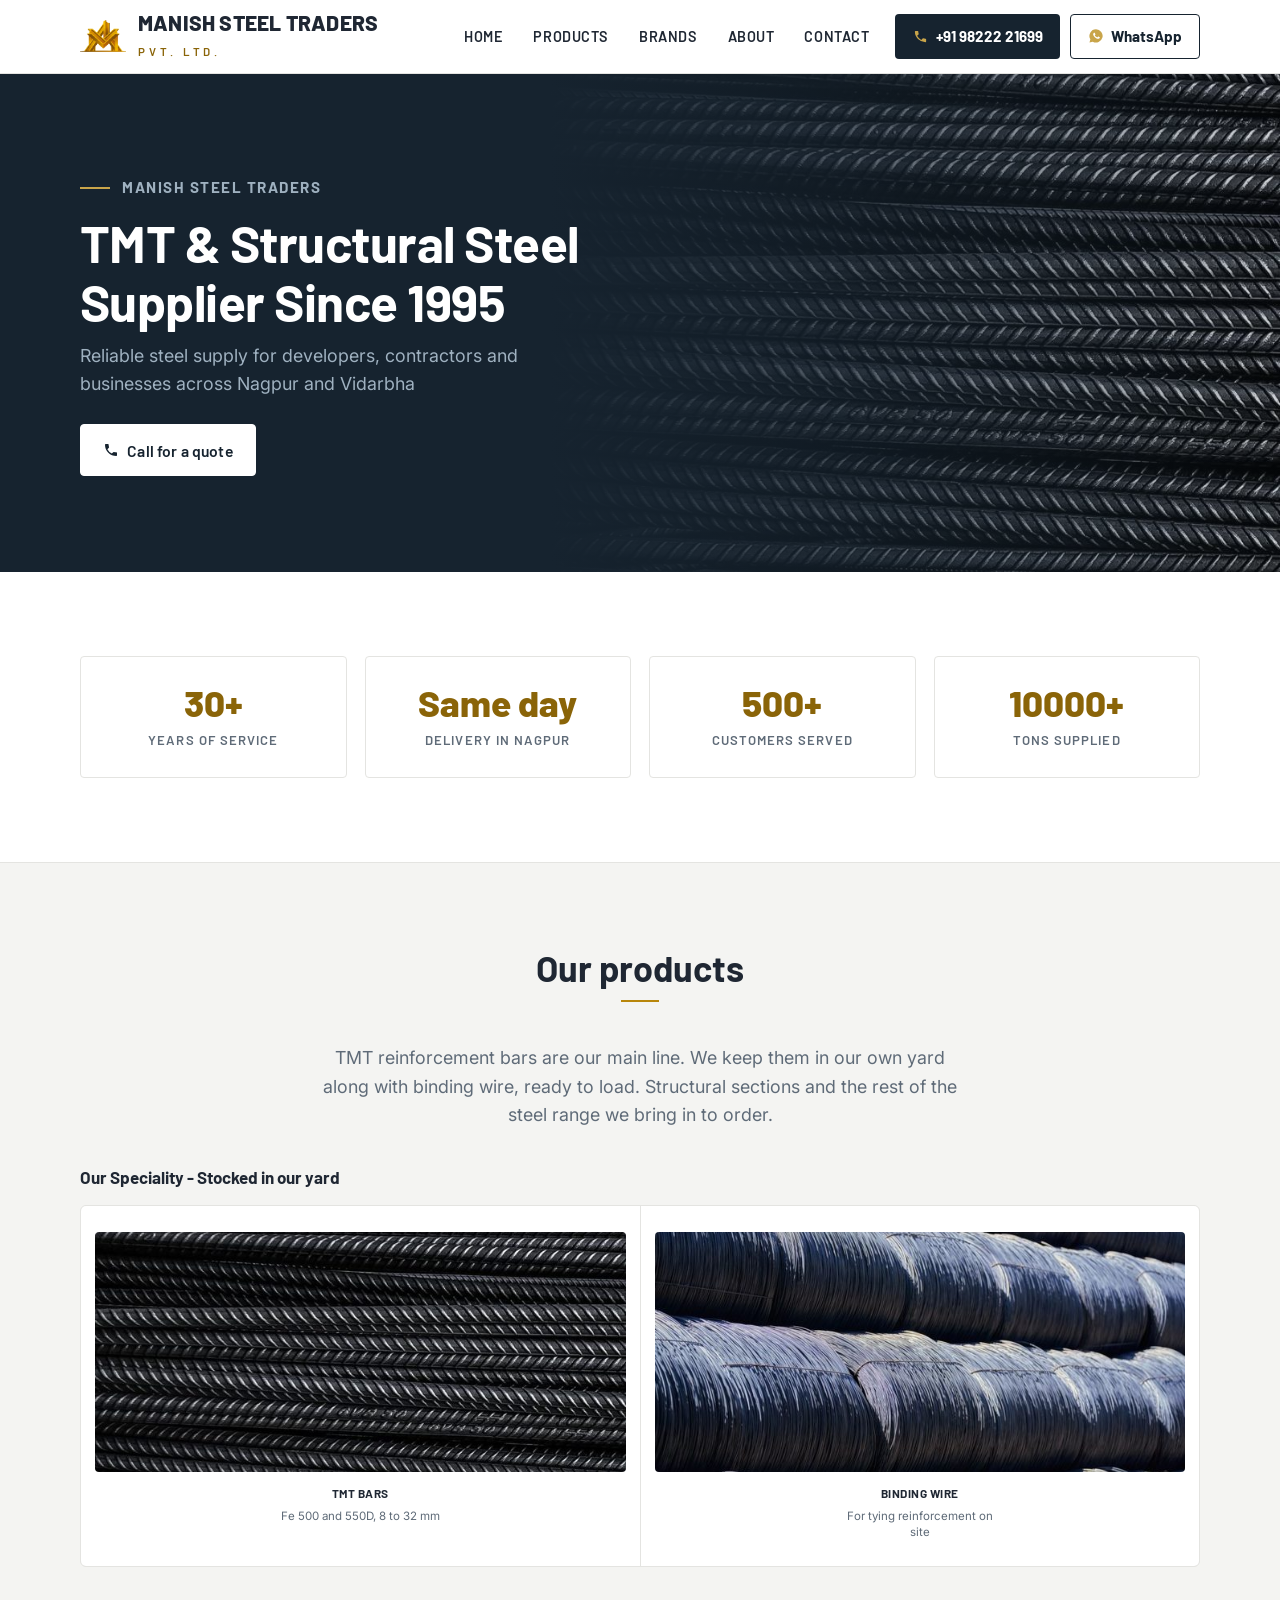
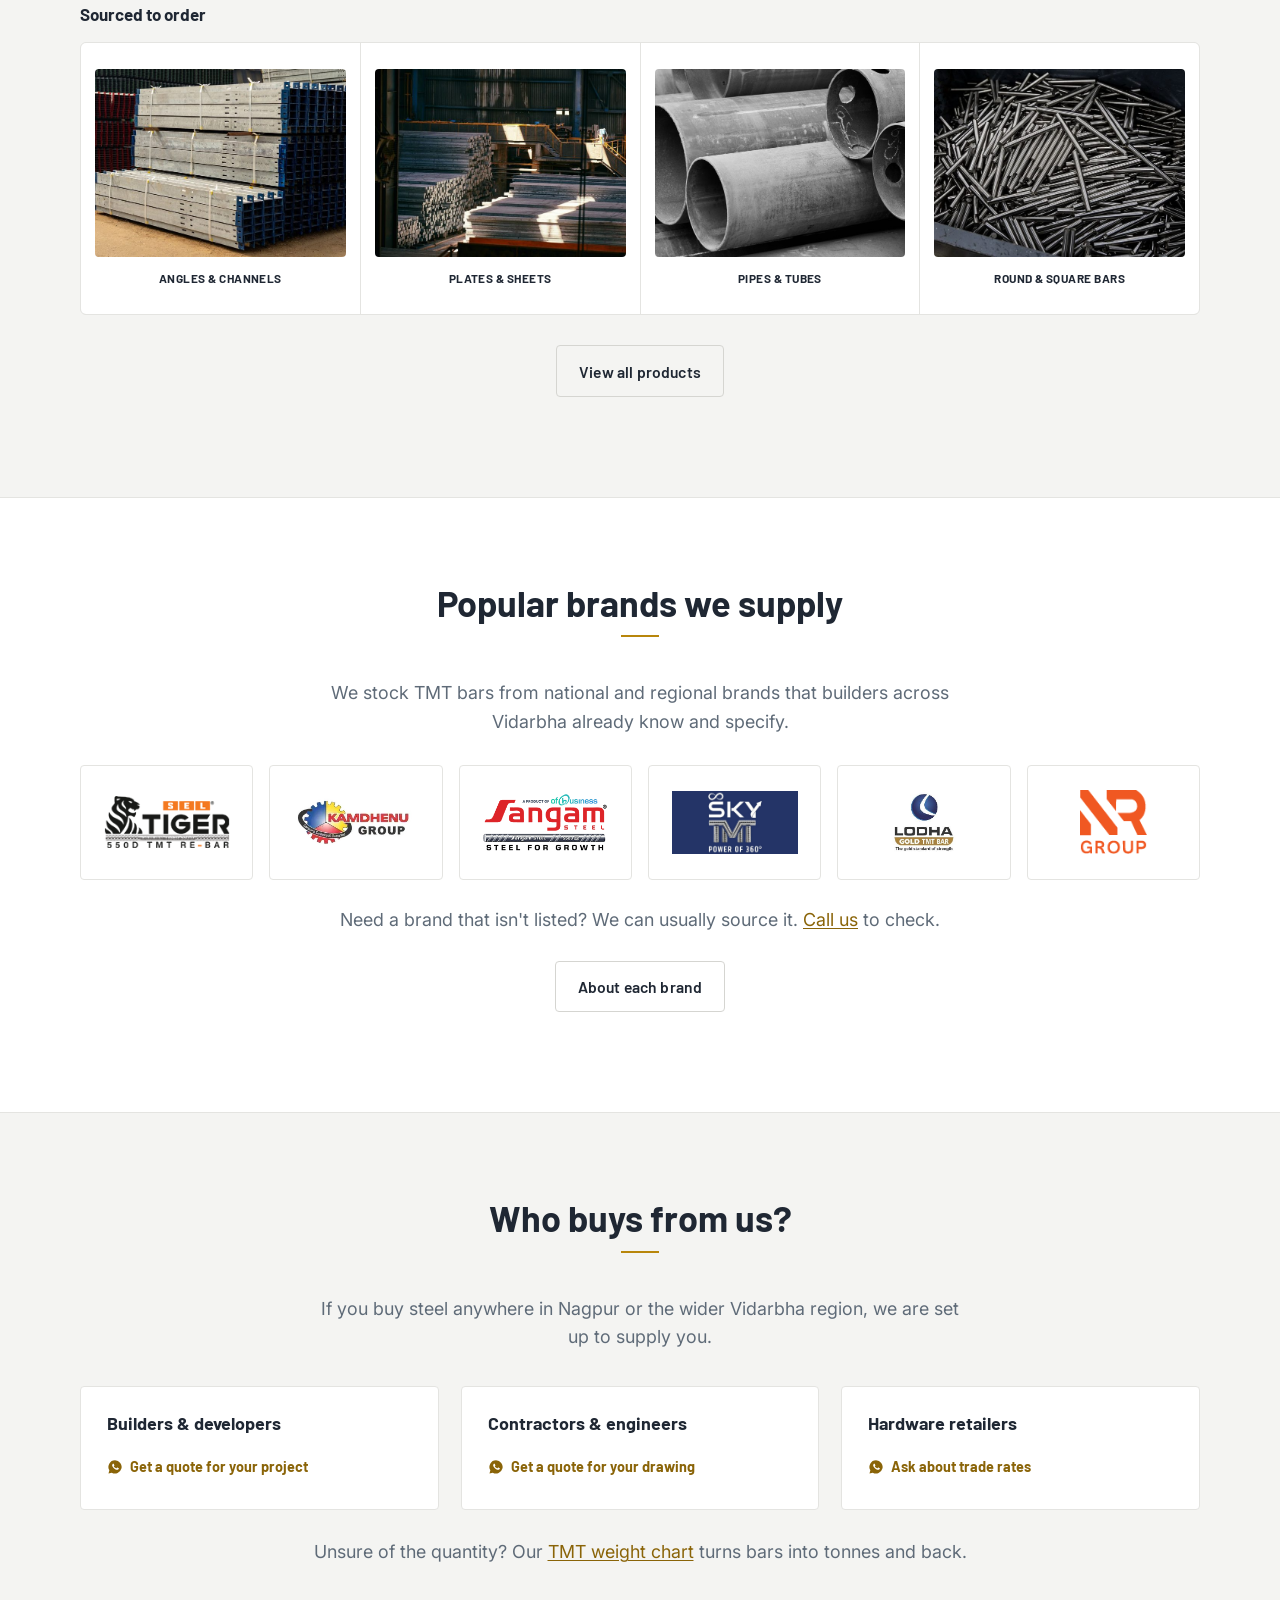
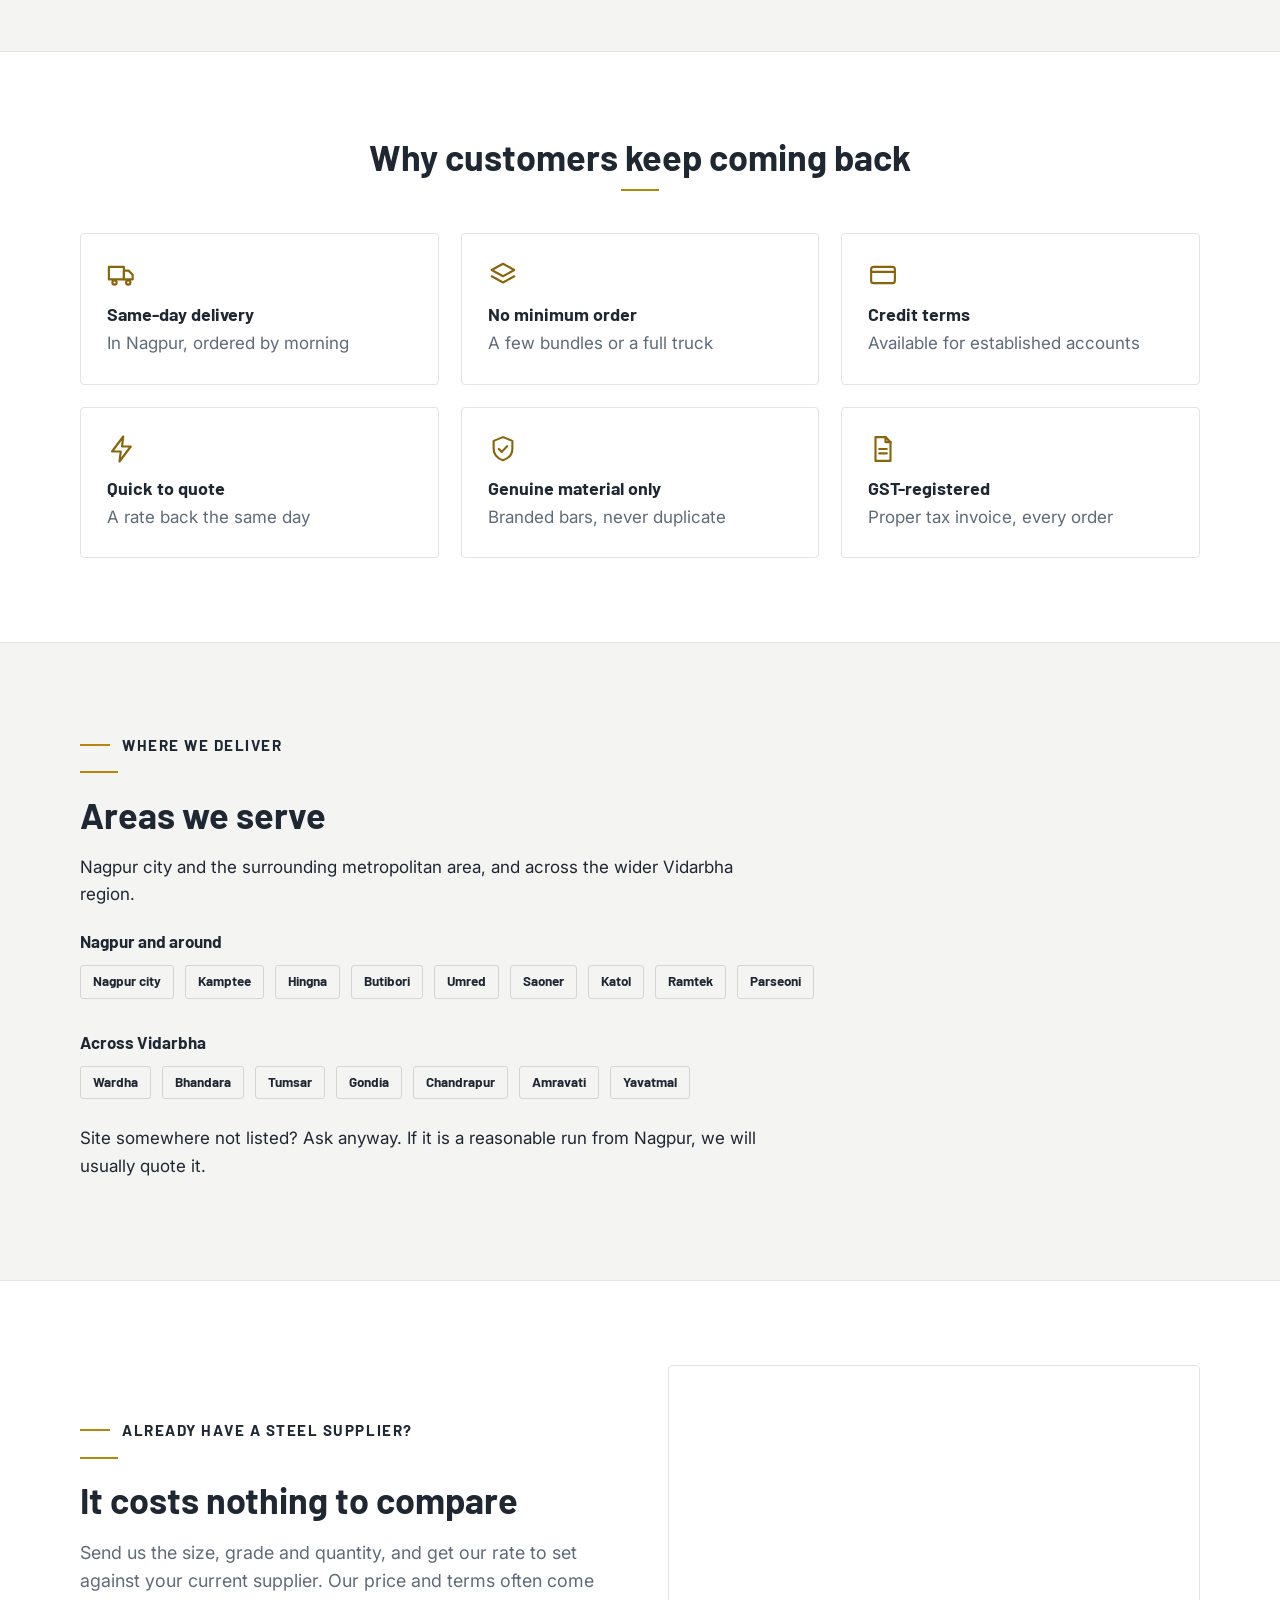
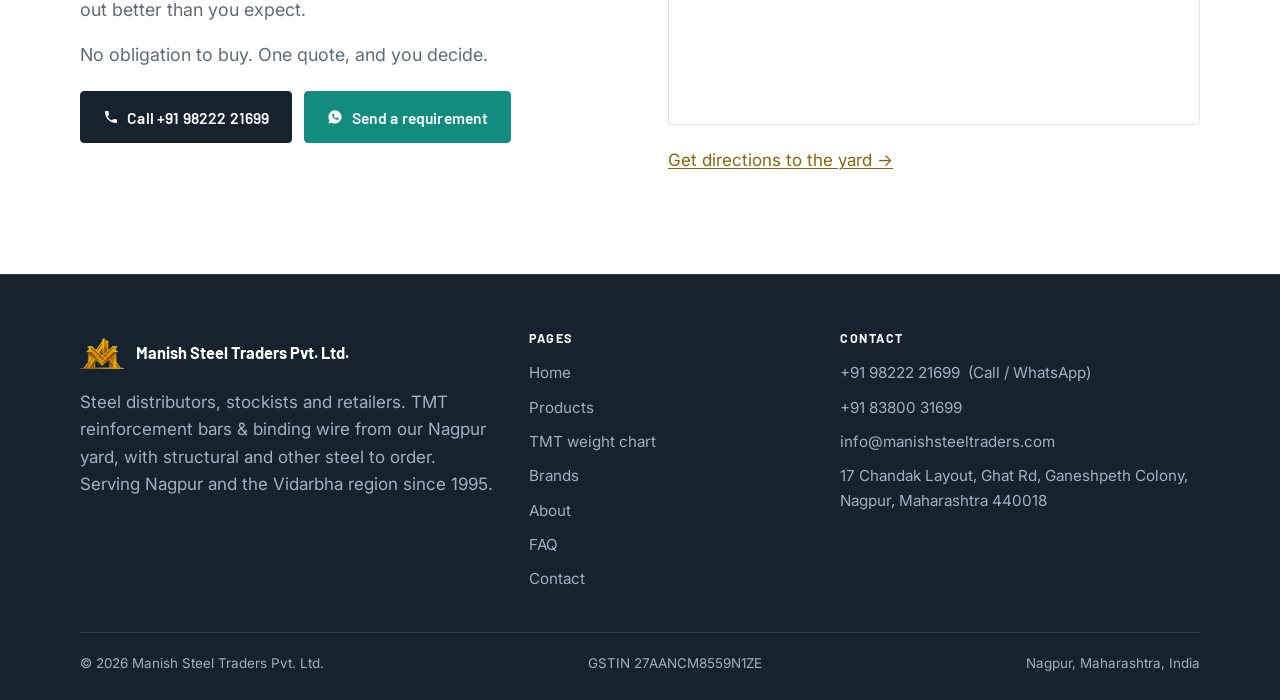
==== commit 57322e24: "Remove WhatsApp button from the hero WhatsApp is now in the header on every page, so the hero keeps " ====
--- a/index.html
+++ b/index.html
@@ -135,7 +135,7 @@
         <p>Reliable steel supply for developers, contractors and businesses across Nagpur and Vidarbha</p>
         <div class="btn-row">
           <a class="btn btn--light" href="tel:+919822221699">Call for a quote</a>
-          <a class="btn btn--wa" href="https://wa.me/919822221699?text=Hi%2C%20I%27d%20like%20a%20quote.%20My%20requirement%20is%3A%20(size%20%2F%20grade%20%2F%20quantity)" target="_blank" rel="noopener">WhatsApp a requirement</a>
+          <!-- <a class="btn btn--wa" href="https://wa.me/919822221699?text=Hi%2C%20I%27d%20like%20a%20quote.%20My%20requirement%20is%3A%20(size%20%2F%20grade%20%2F%20quantity)" target="_blank" rel="noopener">WhatsApp a requirement</a> -->
           <!-- <a class="btn btn--ondark" href="products.html">View products</a> -->
         </div>
       </div>
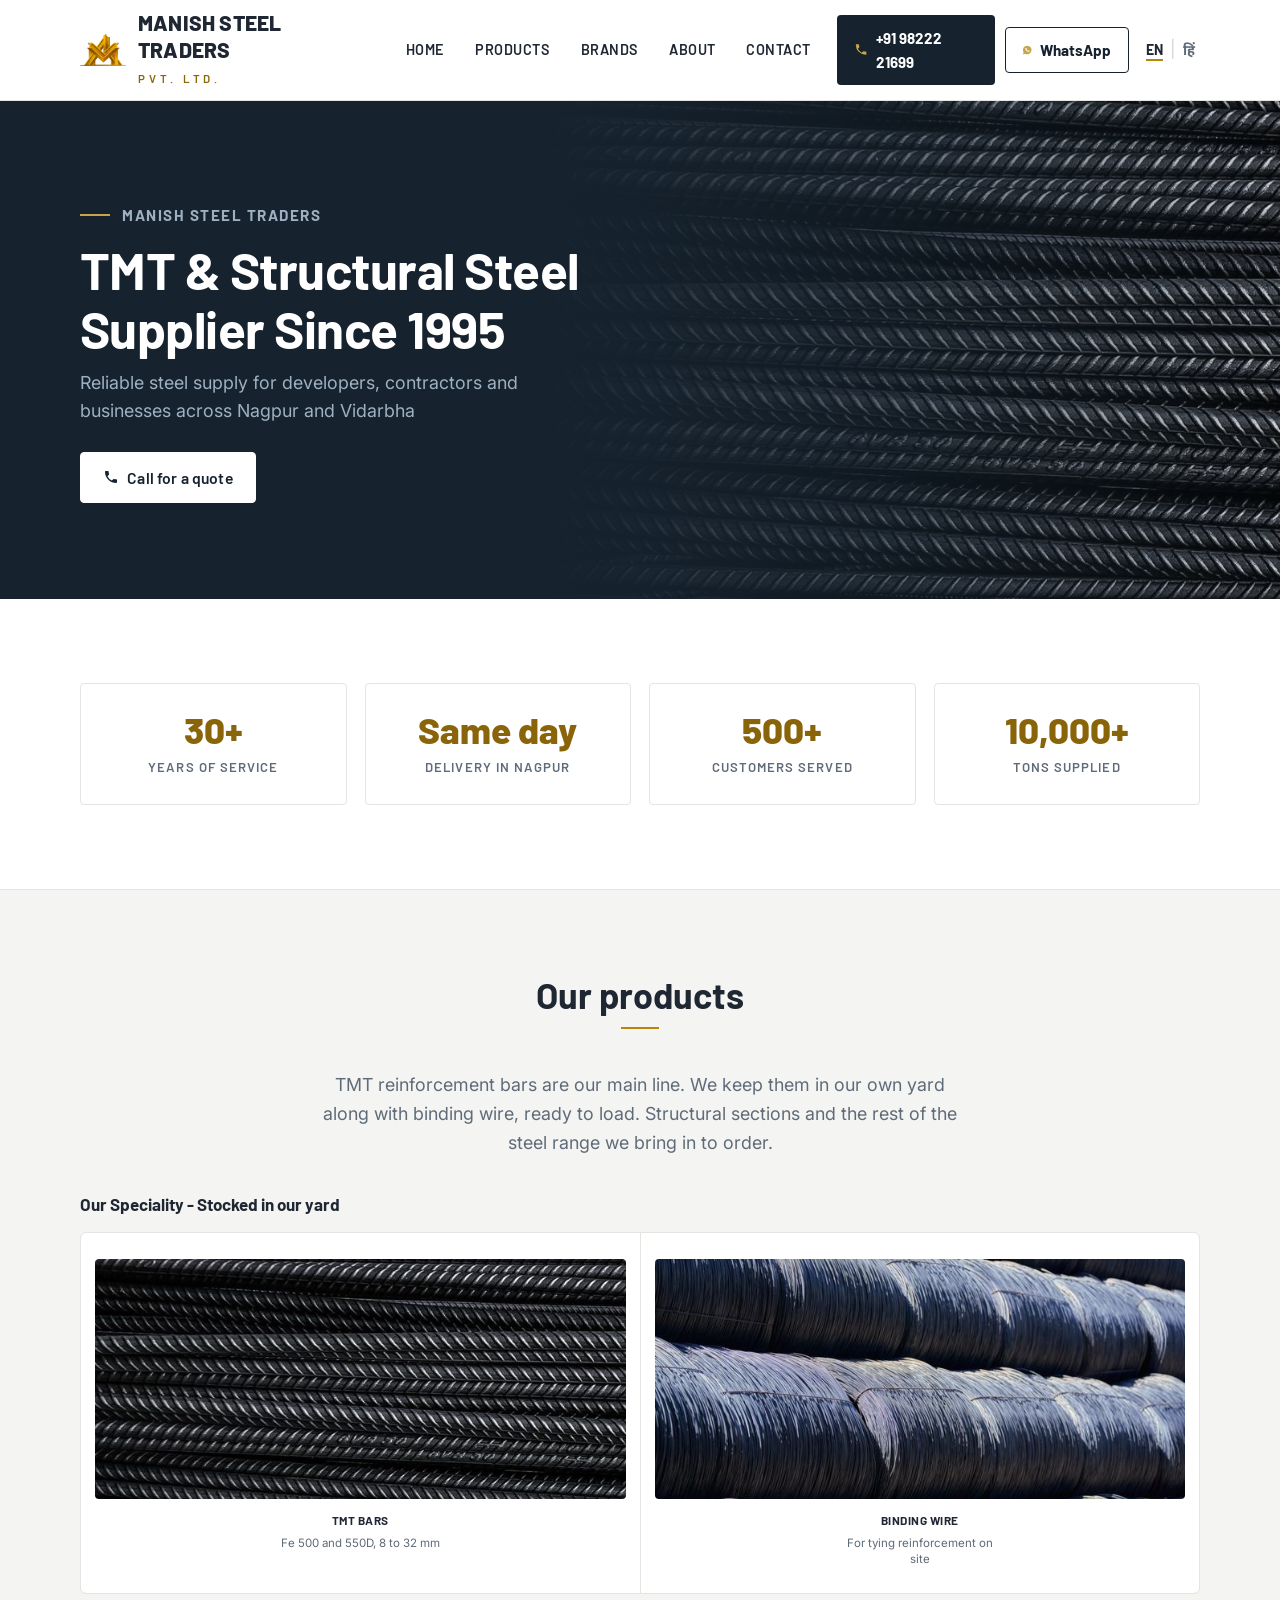
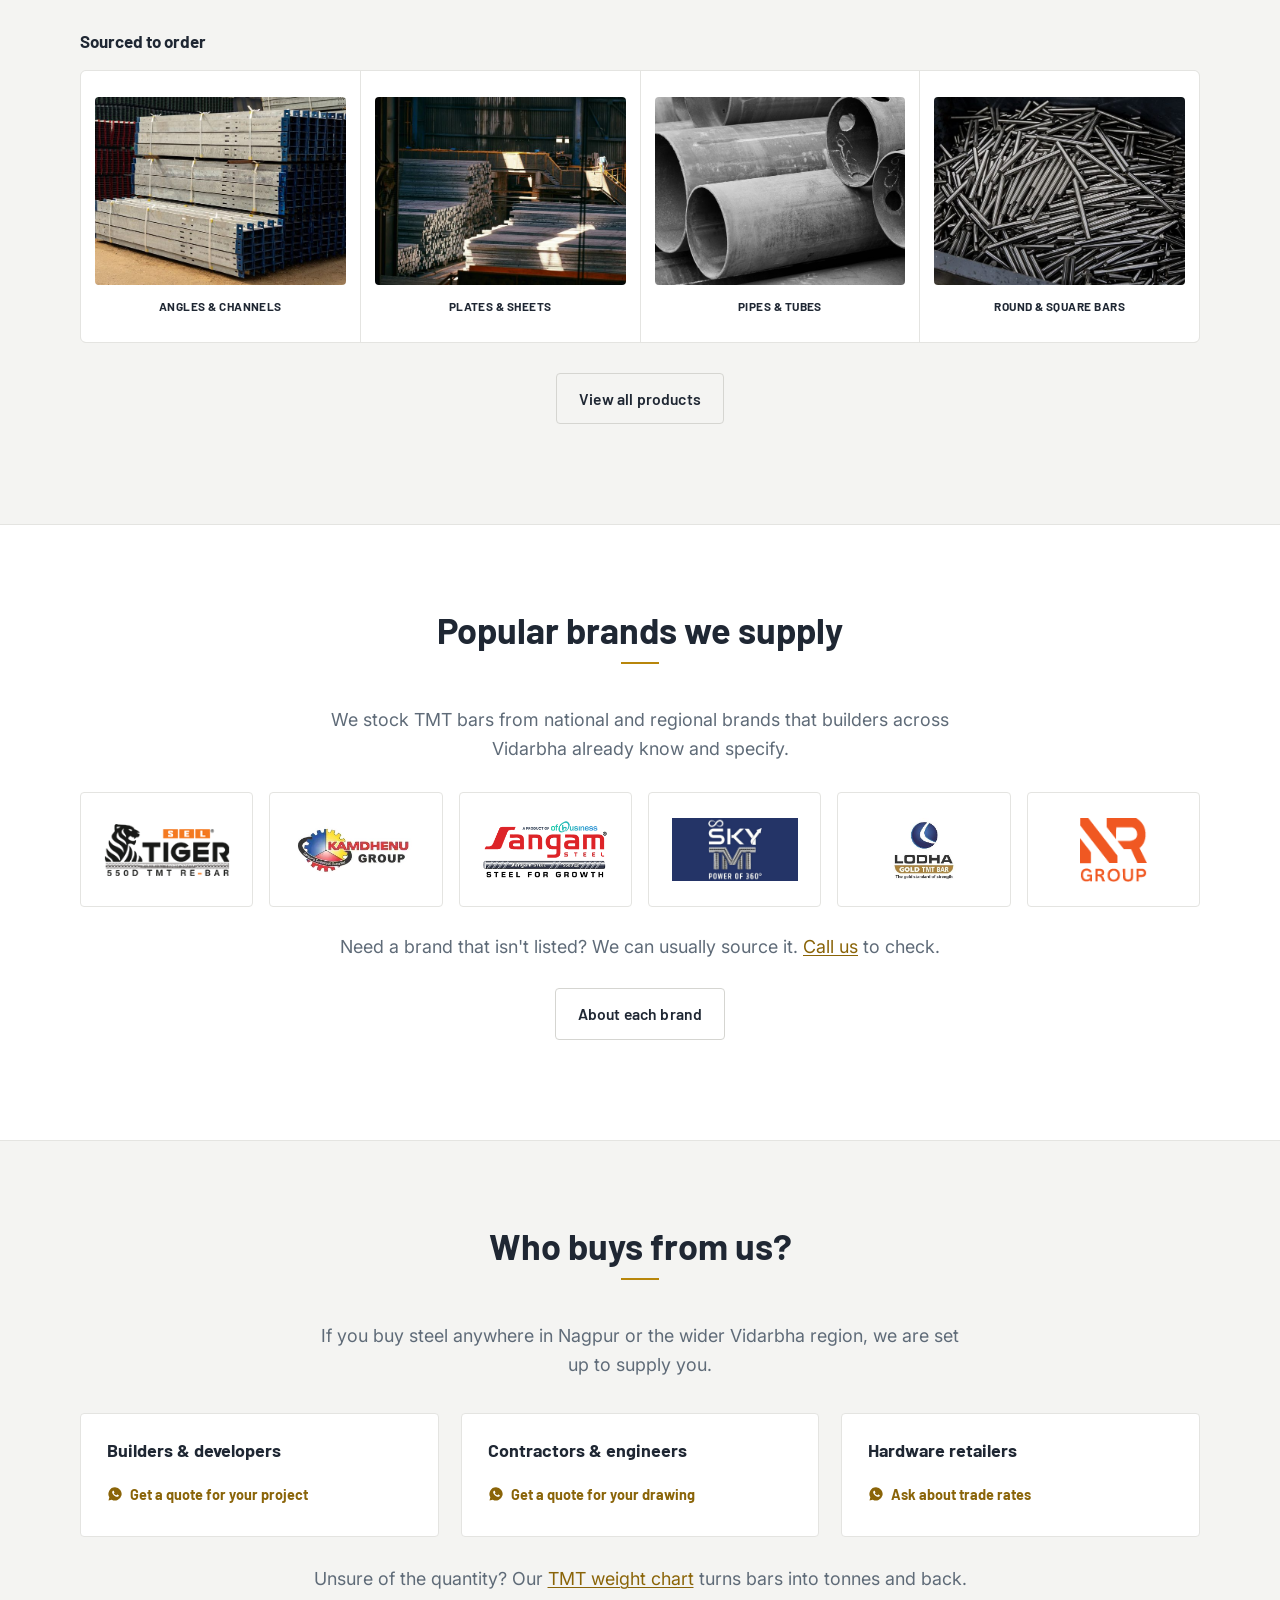
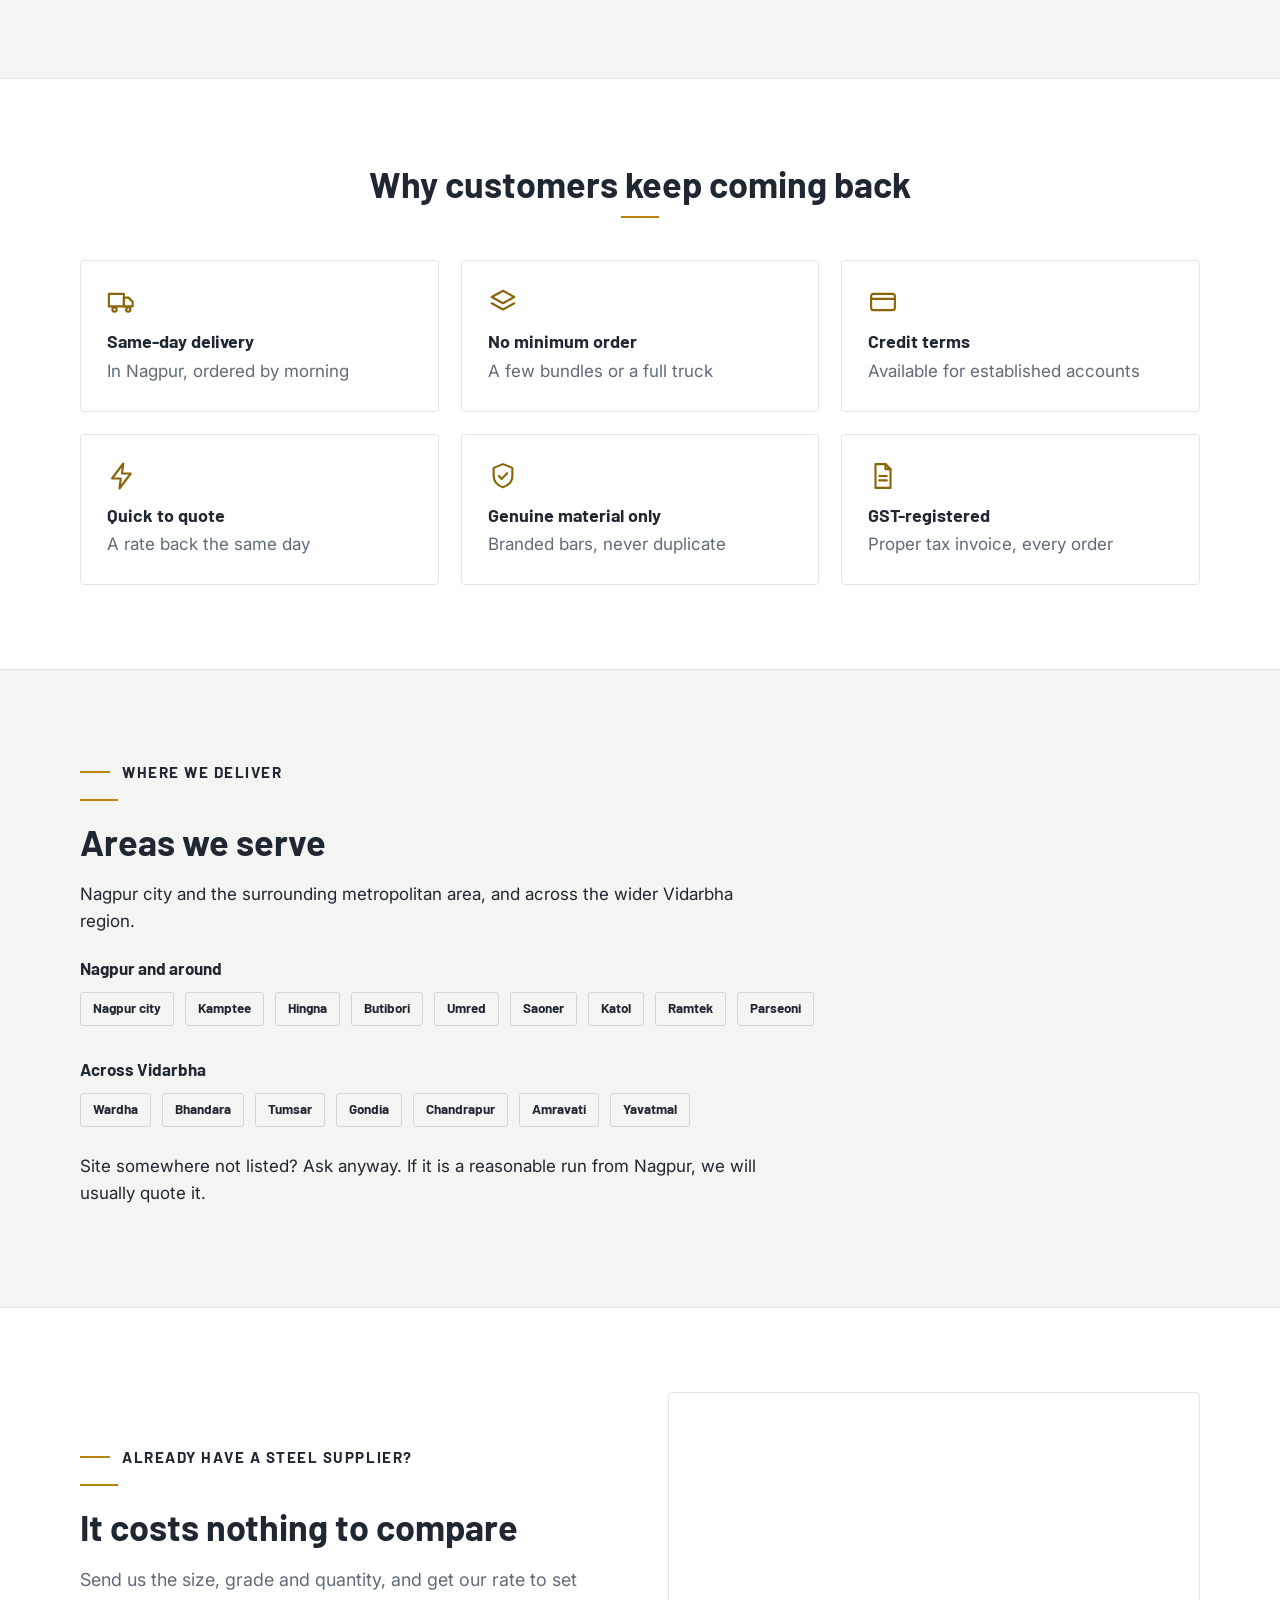
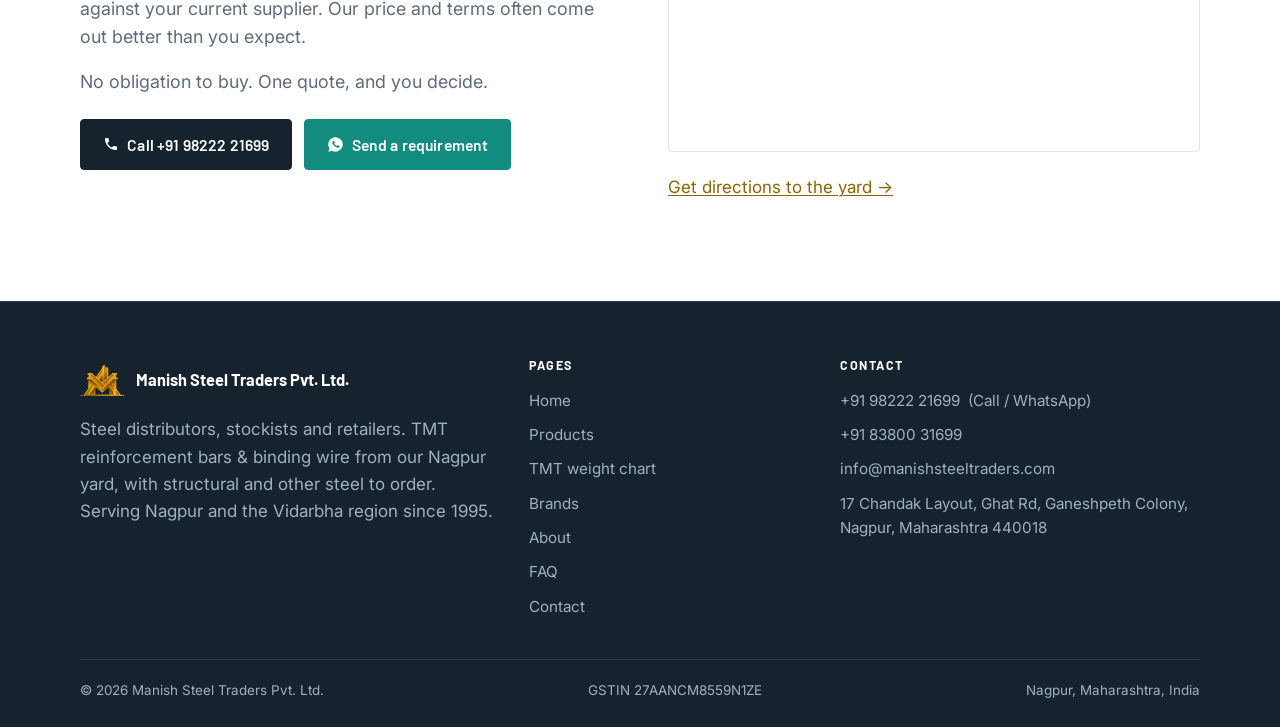
==== commit 8970f571: "Add English/Hindi language toggle on the home page - main.js: lightweight i18n engine — translatable" ====
--- a/index.html
+++ b/index.html
@@ -18,8 +18,8 @@
 <link rel="icon" href="assets/img/favicon.png" type="image/png">
 <link rel="preconnect" href="https://fonts.googleapis.com">
 <link rel="preconnect" href="https://fonts.gstatic.com" crossorigin>
-<link href="https://fonts.googleapis.com/css2?family=Barlow:wght@500;600;700;800&family=Inter:wght@400;500&display=swap" rel="stylesheet">
-<link rel="stylesheet" href="assets/css/styles.css?v=16">
+<link href="https://fonts.googleapis.com/css2?family=Barlow:wght@500;600;700;800&family=Inter:wght@400;500&family=Noto+Sans+Devanagari:wght@400;500;600;700&display=swap" rel="stylesheet">
+<link rel="stylesheet" href="assets/css/styles.css?v=18">
 
 <!-- Structured data for Google Maps / local search. ADD WHEN KNOWN: "email" (only once the
      domain is live — an address that bounces is worse than none), "geo" with the exact yard
@@ -107,19 +107,20 @@
   <div class="container nav">
     <a class="brand" href="index.html">
       <img src="assets/img/logo-mark.png" alt="Manish Steel Traders logo">
-      <span><span class="bt">MANISH STEEL TRADERS</span><span class="bs">PVT. LTD.</span></span>
+      <span><span class="bt" data-i18n="brand.header">MANISH STEEL TRADERS</span><span class="bs" data-i18n="brand.suffix">PVT. LTD.</span></span>
     </a>
     <button class="nav-toggle" aria-label="Menu" aria-controls="nav-links" aria-expanded="false">
       <svg viewBox="0 0 24 24"><path fill="currentColor" d="M3 6h18v2H3zM3 11h18v2H3zM3 16h18v2H3z"/></svg>
     </button>
     <ul class="nav-links" id="nav-links">
-      <li><a class="active" href="index.html">Home</a></li>
-      <li><a href="products.html">Products</a></li>
-      <li><a href="quality.html">Brands</a></li>
-      <li><a href="about.html">About</a></li>
-      <li><a href="contact.html">Contact</a></li>
+      <li><a class="active" href="index.html" data-i18n="nav.home">Home</a></li>
+      <li><a href="products.html" data-i18n="nav.products">Products</a></li>
+      <li><a href="quality.html" data-i18n="nav.brands">Brands</a></li>
+      <li><a href="about.html" data-i18n="nav.about">About</a></li>
+      <li><a href="contact.html" data-i18n="nav.contact">Contact</a></li>
       <li><a class="phone" href="tel:+919822221699"><svg viewBox="0 0 24 24"><path d="M6.6 10.8a15.5 15.5 0 0 0 6.6 6.6l2.2-2.2a1 1 0 0 1 1-.25 11.4 11.4 0 0 0 3.6.57 1 1 0 0 1 1 1V20a1 1 0 0 1-1 1A17 17 0 0 1 3 4a1 1 0 0 1 1-1h3.5a1 1 0 0 1 1 1 11.4 11.4 0 0 0 .57 3.6 1 1 0 0 1-.25 1z"/></svg>+91 98222 21699</a></li>
-      <li><a class="wa-head" href="https://wa.me/919822221699?text=Hi%2C%20I%27d%20like%20a%20quote%20for%20steel.%20My%20requirement%20is%3A%20(size%20%2F%20grade%20%2F%20quantity)" target="_blank" rel="noopener"><svg viewBox="0 0 24 24" aria-hidden="true"><path d="M12.04 2a9.9 9.9 0 0 0-8.5 15l-1.3 4.8 4.92-1.29A9.9 9.9 0 1 0 12.04 2m-2.3 5.2c.15 0 .37-.06.55.36.22.48.69 1.7.75 1.82.06.12.1.26.02.42-.08.16-.12.26-.24.4-.12.14-.25.31-.36.42-.12.12-.25.25-.11.49.14.24.63 1.04 1.35 1.68.93.83 1.72 1.09 1.96 1.21.24.12.38.1.52-.06.14-.16.61-.72.77-.96.16-.24.33-.2.55-.12.22.08 1.43.68 1.67.8.24.12.4.18.46.28.06.11.06.59-.14 1.16-.21.57-1.21 1.12-1.66 1.16-.45.04-.87.21-2.93-.62-2.49-1-4.07-3.54-4.19-3.7-.12-.16-.99-1.31-.99-2.51 0-1.19.63-1.78.85-2.02.22-.24.48-.3.64-.3z"/></svg>WhatsApp</a></li>
+      <li><a class="wa-head" href="https://wa.me/919822221699?text=Hi%2C%20I%27d%20like%20a%20quote%20for%20steel.%20My%20requirement%20is%3A%20(size%20%2F%20grade%20%2F%20quantity)" target="_blank" rel="noopener"><svg viewBox="0 0 24 24" aria-hidden="true"><path d="M12.04 2a9.9 9.9 0 0 0-8.5 15l-1.3 4.8 4.92-1.29A9.9 9.9 0 1 0 12.04 2m-2.3 5.2c.15 0 .37-.06.55.36.22.48.69 1.7.75 1.82.06.12.1.26.02.42-.08.16-.12.26-.24.4-.12.14-.25.31-.36.42-.12.12-.25.25-.11.49.14.24.63 1.04 1.35 1.68.93.83 1.72 1.09 1.96 1.21.24.12.38.1.52-.06.14-.16.61-.72.77-.96.16-.24.33-.2.55-.12.22.08 1.43.68 1.67.8.24.12.4.18.46.28.06.11.06.59-.14 1.16-.21.57-1.21 1.12-1.66 1.16-.45.04-.87.21-2.93-.62-2.49-1-4.07-3.54-4.19-3.7-.12-.16-.99-1.31-.99-2.51 0-1.19.63-1.78.85-2.02.22-.24.48-.3.64-.3z"/></svg><span data-i18n="nav.whatsapp">WhatsApp</span></a></li>
+      <li class="lang-toggle"><button type="button" data-lang="en" aria-label="English">EN</button><span class="sep">|</span><button type="button" data-lang="hi" aria-label="Hindi">हिं</button></li>
     </ul>
   </div>
 </header>
@@ -130,11 +131,11 @@
     <div class="hero-bg"><img src="assets/img/tmt-bars.jpg" alt="" aria-hidden="true"></div>
     <div class="container">
       <div class="hero-inner">
-        <span class="eyebrow">Manish Steel Traders</span>
-        <h1>TMT &amp; Structural Steel Supplier Since 1995</h1>
-        <p>Reliable steel supply for developers, contractors and businesses across Nagpur and Vidarbha</p>
+        <span class="eyebrow" data-i18n="brand.eyebrow">Manish Steel Traders</span>
+        <h1 data-i18n="hero.h1">TMT &amp; Structural Steel Supplier Since 1995</h1>
+        <p data-i18n="hero.sub">Reliable steel supply for developers, contractors and businesses across Nagpur and Vidarbha</p>
         <div class="btn-row">
-          <a class="btn btn--light" href="tel:+919822221699">Call for a quote</a>
+          <a class="btn btn--light" href="tel:+919822221699" data-i18n="hero.cta">Call for a quote</a>
           <!-- <a class="btn btn--wa" href="https://wa.me/919822221699?text=Hi%2C%20I%27d%20like%20a%20quote.%20My%20requirement%20is%3A%20(size%20%2F%20grade%20%2F%20quantity)" target="_blank" rel="noopener">WhatsApp a requirement</a> -->
           <!-- <a class="btn btn--ondark" href="products.html">View products</a> -->
         </div>
@@ -152,11 +153,11 @@
 <section class="section">
   <div class="container">
     <div class="stats">
-      <div class="stat"><span class="n">30+</span><span class="l">Years of Service</span></div>
-      <div class="stat"><span class="n">Same day</span><span class="l">Delivery in Nagpur</span></div>
-      <div class="stat"><span class="n">500+</span><span class="l">Customers Served</span></div>
+      <div class="stat"><span class="n">30+</span><span class="l" data-i18n="stat.years">Years of Service</span></div>
+      <div class="stat"><span class="n" data-i18n="stat.sameday">Same day</span><span class="l" data-i18n="stat.delivery">Delivery in Nagpur</span></div>
+      <div class="stat"><span class="n">500+</span><span class="l" data-i18n="stat.customers">Customers Served</span></div>
       <!-- <div class="stat"><span class="n">8&ndash;32<small>mm</small></span><span class="l">TMT Sizes Held in Yard</span></div> -->
-      <div class="stat"><span class="n">10000+</span><span class="l">Tons Supplied</span></div>
+      <div class="stat"><span class="n">10,000+</span><span class="l" data-i18n="stat.tons">Tons Supplied</span></div>
     </div>
   </div>
 </section>
@@ -189,31 +190,31 @@
 <!-- ================= OUR PRODUCTS ================= -->
 <section class="section band">
   <div class="container">
-    <div class="sec-head"><h2>Our products</h2></div>
-    <p class="center lead" style="margin:0 auto 34px">TMT reinforcement bars are our main line. We keep them in our own yard along with binding wire, ready to load. Structural sections and the rest of the steel range we bring in to order.</p>
-
-    <p style="font-family:var(--font-head);font-weight:700;margin:0 0 14px">Our Speciality - Stocked in our yard</p>
+    <div class="sec-head"><h2 data-i18n="prod.h2">Our products</h2></div>
+    <p class="center lead" style="margin:0 auto 34px" data-i18n="prod.intro">TMT reinforcement bars are our main line. We keep them in our own yard along with binding wire, ready to load. Structural sections and the rest of the steel range we bring in to order.</p>
+
+    <p style="font-family:var(--font-head);font-weight:700;margin:0 0 14px" data-i18n="prod.stocked">Our Speciality - Stocked in our yard</p>
     <div class="products-grid">
-      <a class="product" href="products.html"><img class="pic" src="assets/img/product-tmt.jpg" alt="TMT reinforcement bars" loading="lazy"><span class="plabel">TMT Bars</span><span class="pdesc">Fe 500 and 550D, 8 to 32 mm</span></a>
-      <a class="product" href="products.html"><img class="pic" src="assets/img/product-wires.jpg" alt="Binding wire" loading="lazy"><span class="plabel">Binding Wire</span><span class="pdesc">For tying reinforcement on site</span></a>
-    </div>
-
-    <p style="font-family:var(--font-head);font-weight:700;margin:34px 0 14px">Sourced to order</p>
+      <a class="product" href="products.html"><img class="pic" src="assets/img/product-tmt.jpg" alt="TMT reinforcement bars" loading="lazy"><span class="plabel" data-i18n="prod.tmt.label">TMT Bars</span><span class="pdesc" data-i18n="prod.tmt.desc">Fe 500 and 550D, 8 to 32 mm</span></a>
+      <a class="product" href="products.html"><img class="pic" src="assets/img/product-wires.jpg" alt="Binding wire" loading="lazy"><span class="plabel" data-i18n="prod.wire.label">Binding Wire</span><span class="pdesc" data-i18n="prod.wire.desc">For tying reinforcement on site</span></a>
+    </div>
+
+    <p style="font-family:var(--font-head);font-weight:700;margin:34px 0 14px" data-i18n="prod.sourced">Sourced to order</p>
     <div class="products-grid">
-      <a class="product" href="products.html"><img class="pic" src="assets/img/product-angles.jpg" alt="Steel angles and channels" loading="lazy"><span class="plabel">Angles &amp; Channels</span></a>
-      <a class="product" href="products.html"><img class="pic" src="assets/img/product-plates.jpg" alt="Steel plates and sheets" loading="lazy"><span class="plabel">Plates &amp; Sheets</span></a>
-      <a class="product" href="products.html"><img class="pic" src="assets/img/product-pipes.jpg" alt="Steel pipes and tubes" loading="lazy"><span class="plabel">Pipes &amp; Tubes</span></a>
-      <a class="product" href="products.html"><img class="pic" src="assets/img/product-round.jpg" alt="Round and square steel bars" loading="lazy"><span class="plabel">Round &amp; Square Bars</span></a>
-    </div>
-    <p class="center" style="margin-top:30px"><a class="btn btn--outline" href="products.html">View all products</a></p>
+      <a class="product" href="products.html"><img class="pic" src="assets/img/product-angles.jpg" alt="Steel angles and channels" loading="lazy"><span class="plabel" data-i18n="prod.angles">Angles &amp; Channels</span></a>
+      <a class="product" href="products.html"><img class="pic" src="assets/img/product-plates.jpg" alt="Steel plates and sheets" loading="lazy"><span class="plabel" data-i18n="prod.plates">Plates &amp; Sheets</span></a>
+      <a class="product" href="products.html"><img class="pic" src="assets/img/product-pipes.jpg" alt="Steel pipes and tubes" loading="lazy"><span class="plabel" data-i18n="prod.pipes">Pipes &amp; Tubes</span></a>
+      <a class="product" href="products.html"><img class="pic" src="assets/img/product-round.jpg" alt="Round and square steel bars" loading="lazy"><span class="plabel" data-i18n="prod.round">Round &amp; Square Bars</span></a>
+    </div>
+    <p class="center" style="margin-top:30px"><a class="btn btn--outline" href="products.html" data-i18n="prod.viewall">View all products</a></p>
   </div>
 </section>
 
 <!-- ================= BRANDS WE SUPPLY ================= -->
 <section class="section">
   <div class="container">
-    <div class="sec-head"><h2>Popular brands we supply</h2></div>
-    <p class="center lead" style="margin:0 auto 28px">We stock TMT bars from national and regional brands that builders across Vidarbha already know and specify.</p>
+    <div class="sec-head"><h2 data-i18n="brands.h2">Popular brands we supply</h2></div>
+    <p class="center lead" style="margin:0 auto 28px" data-i18n="brands.intro">We stock TMT bars from national and regional brands that builders across Vidarbha already know and specify.</p>
     <div class="logos logos--6">
       <div class="logo-box"><a href="quality.html#brand-tiger" aria-label="Read about SEL Tiger TMT"><img src="assets/img/brand-tiger.png" alt="SEL Tiger TMT" loading="lazy"></a></div>
       <div class="logo-box"><a href="quality.html#brand-kamdhenu" aria-label="Read about Kamdhenu"><img src="assets/img/brand-kamdhenu.webp" alt="Kamdhenu" loading="lazy"></a></div>
@@ -222,51 +223,51 @@
       <div class="logo-box"><a href="quality.html#brand-lodha" aria-label="Read about Lodha Gold TMT"><img src="assets/img/brand-lodha.jpg" alt="Lodha Gold TMT" loading="lazy"></a></div>
       <div class="logo-box"><a href="quality.html#brand-nr" aria-label="Read about NR TMT"><img src="assets/img/brand-nr.png" alt="NR TMT" loading="lazy"></a></div>
     </div>
-    <p class="center lead" style="margin:26px auto 0">Need a brand that isn't listed? We can usually source it. <a href="tel:+919822221699">Call us</a> to check.</p>
-    <p class="center" style="margin-top:26px"><a class="btn btn--outline" href="quality.html#brands">About each brand</a></p>
+    <p class="center lead" style="margin:26px auto 0" data-i18n="brands.source">Need a brand that isn't listed? We can usually source it. <a href="tel:+919822221699">Call us</a> to check.</p>
+    <p class="center" style="margin-top:26px"><a class="btn btn--outline" href="quality.html#brands" data-i18n="brands.about">About each brand</a></p>
   </div>
 </section>
 
 <!-- ================= WHO WE SERVE ================= -->
 <section class="section band">
   <div class="container">
-    <div class="sec-head"><h2>Who buys from us?</h2></div>
-    <p class="center lead" style="margin:0 auto 34px">If you buy steel anywhere in Nagpur or the wider Vidarbha region, we are set up to supply you.</p>
+    <div class="sec-head"><h2 data-i18n="who.h2">Who buys from us?</h2></div>
+    <p class="center lead" style="margin:0 auto 34px" data-i18n="who.intro">If you buy steel anywhere in Nagpur or the wider Vidarbha region, we are set up to supply you.</p>
     <div class="grid grid-3" style="margin-top:6px">
-      <div class="tile"><h3>Builders &amp; developers</h3>
-        <a class="more" href="https://wa.me/919822221699?text=Hi%2C%20I%27m%20a%20builder%20and%20need%20steel%20for%20a%20project.%20Requirement%3A%20(size%20%2F%20grade%20%2F%20quantity%20%2F%20site)" target="_blank" rel="noopener"><svg class="wa-ico" viewBox="0 0 24 24" aria-hidden="true"><path d="M12.04 2a9.9 9.9 0 0 0-8.5 15l-1.3 4.8 4.92-1.29A9.9 9.9 0 1 0 12.04 2m-2.3 5.2c.15 0 .37-.06.55.36.22.48.69 1.7.75 1.82.06.12.1.26.02.42-.08.16-.12.26-.24.4-.12.14-.25.31-.36.42-.12.12-.25.25-.11.49.14.24.63 1.04 1.35 1.68.93.83 1.72 1.09 1.96 1.21.24.12.38.1.52-.06.14-.16.61-.72.77-.96.16-.24.33-.2.55-.12.22.08 1.43.68 1.67.8.24.12.4.18.46.28.06.11.06.59-.14 1.16-.21.57-1.21 1.12-1.66 1.16-.45.04-.87.21-2.93-.62-2.49-1-4.07-3.54-4.19-3.7-.12-.16-.99-1.31-.99-2.51 0-1.19.63-1.78.85-2.02.22-.24.48-.3.64-.3z"/></svg>Get a quote for your project</a></div>
-      <div class="tile"><h3>Contractors &amp; engineers</h3>
-        <a class="more" href="https://wa.me/919822221699?text=Hi%2C%20I%20need%20a%20quote%20against%20a%20drawing.%20Requirement%3A%20(size%20%2F%20grade%20%2F%20quantity%20%2F%20when)" target="_blank" rel="noopener"><svg class="wa-ico" viewBox="0 0 24 24" aria-hidden="true"><path d="M12.04 2a9.9 9.9 0 0 0-8.5 15l-1.3 4.8 4.92-1.29A9.9 9.9 0 1 0 12.04 2m-2.3 5.2c.15 0 .37-.06.55.36.22.48.69 1.7.75 1.82.06.12.1.26.02.42-.08.16-.12.26-.24.4-.12.14-.25.31-.36.42-.12.12-.25.25-.11.49.14.24.63 1.04 1.35 1.68.93.83 1.72 1.09 1.96 1.21.24.12.38.1.52-.06.14-.16.61-.72.77-.96.16-.24.33-.2.55-.12.22.08 1.43.68 1.67.8.24.12.4.18.46.28.06.11.06.59-.14 1.16-.21.57-1.21 1.12-1.66 1.16-.45.04-.87.21-2.93-.62-2.49-1-4.07-3.54-4.19-3.7-.12-.16-.99-1.31-.99-2.51 0-1.19.63-1.78.85-2.02.22-.24.48-.3.64-.3z"/></svg>Get a quote for your drawing</a></div>
-      <div class="tile"><h3>Hardware retailers</h3>
-        <a class="more" href="https://wa.me/919822221699?text=Hi%2C%20I%20run%20a%20hardware%20shop%20and%20want%20trade%20rates.%20I%20usually%20stock%3A" target="_blank" rel="noopener"><svg class="wa-ico" viewBox="0 0 24 24" aria-hidden="true"><path d="M12.04 2a9.9 9.9 0 0 0-8.5 15l-1.3 4.8 4.92-1.29A9.9 9.9 0 1 0 12.04 2m-2.3 5.2c.15 0 .37-.06.55.36.22.48.69 1.7.75 1.82.06.12.1.26.02.42-.08.16-.12.26-.24.4-.12.14-.25.31-.36.42-.12.12-.25.25-.11.49.14.24.63 1.04 1.35 1.68.93.83 1.72 1.09 1.96 1.21.24.12.38.1.52-.06.14-.16.61-.72.77-.96.16-.24.33-.2.55-.12.22.08 1.43.68 1.67.8.24.12.4.18.46.28.06.11.06.59-.14 1.16-.21.57-1.21 1.12-1.66 1.16-.45.04-.87.21-2.93-.62-2.49-1-4.07-3.54-4.19-3.7-.12-.16-.99-1.31-.99-2.51 0-1.19.63-1.78.85-2.02.22-.24.48-.3.64-.3z"/></svg>Ask about trade rates</a></div>
-    </div>
-    <p class="center lead" style="margin:28px auto 0">Unsure of the quantity? Our <a href="calculator.html">TMT weight chart</a> turns bars into tonnes and back.</p>
+      <div class="tile"><h3 data-i18n="who.builders.title">Builders &amp; developers</h3>
+        <a class="more" href="https://wa.me/919822221699?text=Hi%2C%20I%27m%20a%20builder%20and%20need%20steel%20for%20a%20project.%20Requirement%3A%20(size%20%2F%20grade%20%2F%20quantity%20%2F%20site)" target="_blank" rel="noopener"><svg class="wa-ico" viewBox="0 0 24 24" aria-hidden="true"><path d="M12.04 2a9.9 9.9 0 0 0-8.5 15l-1.3 4.8 4.92-1.29A9.9 9.9 0 1 0 12.04 2m-2.3 5.2c.15 0 .37-.06.55.36.22.48.69 1.7.75 1.82.06.12.1.26.02.42-.08.16-.12.26-.24.4-.12.14-.25.31-.36.42-.12.12-.25.25-.11.49.14.24.63 1.04 1.35 1.68.93.83 1.72 1.09 1.96 1.21.24.12.38.1.52-.06.14-.16.61-.72.77-.96.16-.24.33-.2.55-.12.22.08 1.43.68 1.67.8.24.12.4.18.46.28.06.11.06.59-.14 1.16-.21.57-1.21 1.12-1.66 1.16-.45.04-.87.21-2.93-.62-2.49-1-4.07-3.54-4.19-3.7-.12-.16-.99-1.31-.99-2.51 0-1.19.63-1.78.85-2.02.22-.24.48-.3.64-.3z"/></svg><span data-i18n="who.builders.cta">Get a quote for your project</span></a></div>
+      <div class="tile"><h3 data-i18n="who.contractors.title">Contractors &amp; engineers</h3>
+        <a class="more" href="https://wa.me/919822221699?text=Hi%2C%20I%20need%20a%20quote%20against%20a%20drawing.%20Requirement%3A%20(size%20%2F%20grade%20%2F%20quantity%20%2F%20when)" target="_blank" rel="noopener"><svg class="wa-ico" viewBox="0 0 24 24" aria-hidden="true"><path d="M12.04 2a9.9 9.9 0 0 0-8.5 15l-1.3 4.8 4.92-1.29A9.9 9.9 0 1 0 12.04 2m-2.3 5.2c.15 0 .37-.06.55.36.22.48.69 1.7.75 1.82.06.12.1.26.02.42-.08.16-.12.26-.24.4-.12.14-.25.31-.36.42-.12.12-.25.25-.11.49.14.24.63 1.04 1.35 1.68.93.83 1.72 1.09 1.96 1.21.24.12.38.1.52-.06.14-.16.61-.72.77-.96.16-.24.33-.2.55-.12.22.08 1.43.68 1.67.8.24.12.4.18.46.28.06.11.06.59-.14 1.16-.21.57-1.21 1.12-1.66 1.16-.45.04-.87.21-2.93-.62-2.49-1-4.07-3.54-4.19-3.7-.12-.16-.99-1.31-.99-2.51 0-1.19.63-1.78.85-2.02.22-.24.48-.3.64-.3z"/></svg><span data-i18n="who.contractors.cta">Get a quote for your drawing</span></a></div>
+      <div class="tile"><h3 data-i18n="who.retailers.title">Hardware retailers</h3>
+        <a class="more" href="https://wa.me/919822221699?text=Hi%2C%20I%20run%20a%20hardware%20shop%20and%20want%20trade%20rates.%20I%20usually%20stock%3A" target="_blank" rel="noopener"><svg class="wa-ico" viewBox="0 0 24 24" aria-hidden="true"><path d="M12.04 2a9.9 9.9 0 0 0-8.5 15l-1.3 4.8 4.92-1.29A9.9 9.9 0 1 0 12.04 2m-2.3 5.2c.15 0 .37-.06.55.36.22.48.69 1.7.75 1.82.06.12.1.26.02.42-.08.16-.12.26-.24.4-.12.14-.25.31-.36.42-.12.12-.25.25-.11.49.14.24.63 1.04 1.35 1.68.93.83 1.72 1.09 1.96 1.21.24.12.38.1.52-.06.14-.16.61-.72.77-.96.16-.24.33-.2.55-.12.22.08 1.43.68 1.67.8.24.12.4.18.46.28.06.11.06.59-.14 1.16-.21.57-1.21 1.12-1.66 1.16-.45.04-.87.21-2.93-.62-2.49-1-4.07-3.54-4.19-3.7-.12-.16-.99-1.31-.99-2.51 0-1.19.63-1.78.85-2.02.22-.24.48-.3.64-.3z"/></svg><span data-i18n="who.retailers.cta">Ask about trade rates</span></a></div>
+    </div>
+    <p class="center lead" style="margin:28px auto 0" data-i18n="who.calc">Unsure of the quantity? Our <a href="calculator.html">TMT weight chart</a> turns bars into tonnes and back.</p>
   </div>
 </section>
 
 <!-- ================= THE DETAILS YOU'LL WANT ================= -->
 <section class="section">
   <div class="container">
-    <div class="sec-head"><h2>Why customers keep coming back</h2></div>
+    <div class="sec-head"><h2 data-i18n="why.h2">Why customers keep coming back</h2></div>
     <div class="grid grid-3">
       <div class="tile">
         <svg class="tile-ico" viewBox="0 0 24 24" aria-hidden="true"><path d="M1.5 5.5h12v10h-12z"/><path d="M13.5 8.5h3.7l3.3 3.3v3.7h-7z"/><circle cx="6" cy="18" r="1.7"/><circle cx="17" cy="18" r="1.7"/></svg>
-        <h3>Same-day delivery</h3><p>In Nagpur, ordered by morning</p></div>
+        <h3 data-i18n="why.sameday.t">Same-day delivery</h3><p data-i18n="why.sameday.d">In Nagpur, ordered by morning</p></div>
       <div class="tile">
         <svg class="tile-ico" viewBox="0 0 24 24" aria-hidden="true"><path d="M12 3 3 8l9 5 9-5z"/><path d="M3 13l9 5 9-5"/></svg>
-        <h3>No minimum order</h3><p>A few bundles or a full truck</p></div>
+        <h3 data-i18n="why.nomin.t">No minimum order</h3><p data-i18n="why.nomin.d">A few bundles or a full truck</p></div>
       <div class="tile">
         <svg class="tile-ico" viewBox="0 0 24 24" aria-hidden="true"><rect x="2.5" y="5.5" width="19" height="13" rx="2"/><path d="M2.5 9.5h19"/></svg>
-        <h3>Credit terms</h3><p>Available for established accounts</p></div>
+        <h3 data-i18n="why.credit.t">Credit terms</h3><p data-i18n="why.credit.d">Available for established accounts</p></div>
       <div class="tile">
         <svg class="tile-ico" viewBox="0 0 24 24" aria-hidden="true"><path d="M13 2 4 14h7l-1 8 9-12h-7z"/></svg>
-        <h3>Quick to quote</h3><p>A rate back the same day</p></div>
+        <h3 data-i18n="why.quick.t">Quick to quote</h3><p data-i18n="why.quick.d">A rate back the same day</p></div>
       <div class="tile">
         <svg class="tile-ico" viewBox="0 0 24 24" aria-hidden="true"><path d="M12 2.5 4.5 5.5v6c0 4.5 3.2 8 7.5 9.5 4.3-1.5 7.5-5 7.5-9.5v-6z"/><path d="M8.7 12l2.3 2.3 4.3-4.5"/></svg>
-        <h3>Genuine material only</h3><p>Branded bars, never duplicate</p></div>
+        <h3 data-i18n="why.genuine.t">Genuine material only</h3><p data-i18n="why.genuine.d">Branded bars, never duplicate</p></div>
       <div class="tile">
         <svg class="tile-ico" viewBox="0 0 24 24" aria-hidden="true"><path d="M6 2.5h8l4 4v15H6z"/><path d="M14 2.5v4h4"/><path d="M9 12h6M9 15.5h6"/></svg>
-        <h3>GST-registered</h3><p>Proper tax invoice, every order</p></div>
+        <h3 data-i18n="why.gst.t">GST-registered</h3><p data-i18n="why.gst.d">Proper tax invoice, every order</p></div>
     </div>
   </div>
 </section>
@@ -275,34 +276,34 @@
 <section class="section band">
   <div class="container">
     <div class="head">
-      <span class="eyebrow">Where we deliver</span>
+      <span class="eyebrow" data-i18n="areas.eyebrow">Where we deliver</span>
       <hr class="rule">
-      <h2>Areas we serve</h2>
-      <p class="measure">Nagpur city and the surrounding metropolitan area, and across the wider Vidarbha region.</p>
+      <h2 data-i18n="areas.h2">Areas we serve</h2>
+      <p class="measure" data-i18n="areas.intro">Nagpur city and the surrounding metropolitan area, and across the wider Vidarbha region.</p>
     </div>
     <div style="margin-top:20px">
-      <p style="font-family:var(--font-head);font-weight:700;margin-bottom:10px">Nagpur and around</p>
-      <span class="pill">Nagpur city</span>
-      <span class="pill">Kamptee</span>
-      <span class="pill">Hingna</span>
-      <span class="pill">Butibori</span>
-      <span class="pill">Umred</span>
-      <span class="pill">Saoner</span>
-      <span class="pill">Katol</span>
-      <span class="pill">Ramtek</span>
-      <span class="pill">Parseoni</span>
+      <p style="font-family:var(--font-head);font-weight:700;margin-bottom:10px" data-i18n="areas.nagpur">Nagpur and around</p>
+      <span class="pill" data-i18n="area.nagpurcity">Nagpur city</span>
+      <span class="pill" data-i18n="area.kamptee">Kamptee</span>
+      <span class="pill" data-i18n="area.hingna">Hingna</span>
+      <span class="pill" data-i18n="area.butibori">Butibori</span>
+      <span class="pill" data-i18n="area.umred">Umred</span>
+      <span class="pill" data-i18n="area.saoner">Saoner</span>
+      <span class="pill" data-i18n="area.katol">Katol</span>
+      <span class="pill" data-i18n="area.ramtek">Ramtek</span>
+      <span class="pill" data-i18n="area.parseoni">Parseoni</span>
     </div>
     <div style="margin-top:22px">
-      <p style="font-family:var(--font-head);font-weight:700;margin-bottom:10px">Across Vidarbha</p>
-      <span class="pill">Wardha</span>
-      <span class="pill">Bhandara</span>
-      <span class="pill">Tumsar</span>
-      <span class="pill">Gondia</span>
-      <span class="pill">Chandrapur</span>
-      <span class="pill">Amravati</span>
-      <span class="pill">Yavatmal</span>
-    </div>
-    <p class="measure" style="margin-top:18px">Site somewhere not listed? Ask anyway. If it is a reasonable run from Nagpur, we will usually quote it.</p>
+      <p style="font-family:var(--font-head);font-weight:700;margin-bottom:10px" data-i18n="areas.vidarbha">Across Vidarbha</p>
+      <span class="pill" data-i18n="area.wardha">Wardha</span>
+      <span class="pill" data-i18n="area.bhandara">Bhandara</span>
+      <span class="pill" data-i18n="area.tumsar">Tumsar</span>
+      <span class="pill" data-i18n="area.gondia">Gondia</span>
+      <span class="pill" data-i18n="area.chandrapur">Chandrapur</span>
+      <span class="pill" data-i18n="area.amravati">Amravati</span>
+      <span class="pill" data-i18n="area.yavatmal">Yavatmal</span>
+    </div>
+    <p class="measure" style="margin-top:18px" data-i18n="areas.note">Site somewhere not listed? Ask anyway. If it is a reasonable run from Nagpur, we will usually quote it.</p>
   </div>
 </section>
 
@@ -336,21 +337,21 @@
   <div class="container">
     <div class="split">
       <div>
-        <span class="eyebrow">Already have a steel supplier?</span>
+        <span class="eyebrow" data-i18n="cmp.eyebrow">Already have a steel supplier?</span>
         <hr class="rule">
-        <h2>It costs nothing to compare</h2>
-        <p class="lead">Send us the size, grade and quantity, and get our rate to set against your current supplier. Our price and terms often come out better than you expect.</p>
-        <p class="lead">No obligation to buy. One quote, and you decide.</p>
+        <h2 data-i18n="cmp.h2">It costs nothing to compare</h2>
+        <p class="lead" data-i18n="cmp.p1">Send us the size, grade and quantity, and get our rate to set against your current supplier. Our price and terms often come out better than you expect.</p>
+        <p class="lead" data-i18n="cmp.p2">No obligation to buy. One quote, and you decide.</p>
         <div class="btn-row" style="margin-top:22px">
-          <a class="btn" href="tel:+919822221699">Call +91 98222 21699</a>
-          <a class="btn btn--wa" href="https://wa.me/919822221699?text=Hi%2C%20I%27d%20like%20to%20compare%20a%20rate.%20My%20requirement%20is%3A%20(size%20%2F%20grade%20%2F%20quantity)" target="_blank" rel="noopener">Send a requirement</a>
+          <a class="btn" href="tel:+919822221699" data-i18n="cmp.call">Call +91 98222 21699</a>
+          <a class="btn btn--wa" href="https://wa.me/919822221699?text=Hi%2C%20I%27d%20like%20to%20compare%20a%20rate.%20My%20requirement%20is%3A%20(size%20%2F%20grade%20%2F%20quantity)" target="_blank" rel="noopener" data-i18n="cmp.send">Send a requirement</a>
         </div>
       </div>
       <div class="split-media">
         <iframe class="map-embed" title="Manish Steel Traders — location on Google Maps"
           src="https://www.google.com/maps?q=Manish+Steel+Traders,+17+Chandak+Layout,+Ghat+Rd,+Ganeshpeth+Colony,+Nagpur,+Maharashtra+440018&z=16&output=embed"
           loading="lazy" referrerpolicy="no-referrer-when-downgrade" allowfullscreen></iframe>
-        <p style="margin-top:14px"><a href="https://www.google.com/maps/dir/?api=1&amp;destination=Manish+Steel+Traders%2C+17+Chandak+Layout%2C+Ghat+Rd%2C+Ganeshpeth+Colony%2C+Nagpur%2C+Maharashtra+440018" target="_blank" rel="noopener">Get directions to the yard &rarr;</a></p>
+        <p style="margin-top:14px"><a href="https://www.google.com/maps/dir/?api=1&amp;destination=Manish+Steel+Traders%2C+17+Chandak+Layout%2C+Ghat+Rd%2C+Ganeshpeth+Colony%2C+Nagpur%2C+Maharashtra+440018" target="_blank" rel="noopener" data-i18n="cmp.directions">Get directions to the yard &rarr;</a></p>
       </div>
     </div>
   </div>
@@ -363,40 +364,41 @@
       <div>
         <div class="footer-brand">
           <img src="assets/img/logo-mark.png" alt="Manish Steel Traders logo">
-          <strong>Manish Steel Traders Pvt. Ltd.</strong>
+          <strong data-i18n="footer.brandname">Manish Steel Traders Pvt. Ltd.</strong>
         </div>
-        <p>Steel distributors, stockists and retailers. TMT reinforcement bars &amp; binding wire from our Nagpur yard, with structural and other steel to order. Serving Nagpur and the Vidarbha region since 1995.</p>
+        <p data-i18n="footer.tagline">Steel distributors, stockists and retailers. TMT reinforcement bars &amp; binding wire from our Nagpur yard, with structural and other steel to order. Serving Nagpur and the Vidarbha region since 1995.</p>
       </div>
       <div>
-        <h4>Pages</h4>
+        <h4 data-i18n="footer.pages">Pages</h4>
         <ul class="footer-links">
-          <li><a href="index.html">Home</a></li>
-          <li><a href="products.html">Products</a></li>
-          <li><a href="calculator.html">TMT weight chart</a></li>
-          <li><a href="quality.html">Brands</a></li>
-          <li><a href="about.html">About</a></li>
-          <li><a href="faq.html">FAQ</a></li>
-          <li><a href="contact.html">Contact</a></li>
+          <li><a href="index.html" data-i18n="nav.home">Home</a></li>
+          <li><a href="products.html" data-i18n="nav.products">Products</a></li>
+          <li><a href="calculator.html" data-i18n="footer.calc">TMT weight chart</a></li>
+          <li><a href="quality.html" data-i18n="nav.brands">Brands</a></li>
+          <li><a href="about.html" data-i18n="nav.about">About</a></li>
+          <li><a href="faq.html" data-i18n="footer.faq">FAQ</a></li>
+          <li><a href="contact.html" data-i18n="nav.contact">Contact</a></li>
         </ul>
       </div>
       <div>
-        <h4>Contact</h4>
+        <h4 data-i18n="nav.contact">Contact</h4>
         <ul class="footer-links">
-          <li><a href="tel:+919822221699">+91 98222 21699</a> &nbsp;(Call / WhatsApp)</li>
+          <li><a href="tel:+919822221699">+91 98222 21699</a> &nbsp;<span data-i18n="footer.callwa">(Call / WhatsApp)</span></li>
           <li><a href="tel:+918380031699">+91 83800 31699</a></li>
           <li><a href="mailto:info@manishsteeltraders.com">info@manishsteeltraders.com</a></li>
-          <li>17 Chandak Layout, Ghat Rd, Ganeshpeth Colony, Nagpur, Maharashtra 440018</li>
+          <li data-i18n="footer.address">17 Chandak Layout, Ghat Rd, Ganeshpeth Colony, Nagpur, Maharashtra 440018</li>
         </ul>
       </div>
     </div>
     <div class="footer-bottom">
-      <span>© <span id="year">2026</span> Manish Steel Traders Pvt. Ltd.</span>
+      <span>© <span id="year">2026</span> <span data-i18n="footer.brandname">Manish Steel Traders Pvt. Ltd.</span></span>
       <span>GSTIN 27AANCM8559N1ZE</span>
-      <span>Nagpur, Maharashtra, India</span>
+      <span data-i18n="footer.location">Nagpur, Maharashtra, India</span>
     </div>
   </div>
 </footer>
 
-<script src="assets/js/main.js?v=2"></script>
+<script src="assets/js/i18n-hi.js?v=5"></script>
+<script src="assets/js/main.js?v=3"></script>
 </body>
 </html>
--- a/assets/css/styles.css
+++ b/assets/css/styles.css
@@ -24,8 +24,8 @@
   --radius: 4px;
   --maxw: 1200px;
   --gutter: clamp(16px, 4vw, 40px);
-  --font-head: "Barlow", "Segoe UI", system-ui, sans-serif;
-  --font-body: "Inter", "Segoe UI", system-ui, -apple-system, sans-serif;
+  --font-head: "Barlow", "Noto Sans Devanagari", "Segoe UI", system-ui, sans-serif;
+  --font-body: "Inter", "Noto Sans Devanagari", "Segoe UI", system-ui, -apple-system, sans-serif;
 }
 
 *, *::before, *::after { box-sizing: border-box; }
@@ -147,6 +147,14 @@
   padding: calc(.7em - 1px) 1.1em; border-radius: var(--radius); font-size: .95rem; }
 .wa-head:hover { background: var(--navy); color: #fff; }
 .wa-head svg { width: 16px; height: 16px; fill: var(--gold-2); }
+.lang-toggle { display: inline-flex; align-items: center; gap: 2px; margin-left: 10px; }
+.lang-toggle button { background: none; border: 0; cursor: pointer; font-family: var(--font-head);
+  font-weight: 700; font-size: .88rem; color: var(--muted); padding: 4px 5px; line-height: 1; }
+.lang-toggle button.on { color: var(--ink); text-decoration: underline; text-underline-offset: 4px;
+  text-decoration-thickness: 2px; text-decoration-color: var(--gold); }
+.lang-toggle button:hover { color: var(--gold-deep); }
+.lang-toggle .sep { color: var(--line-2); font-weight: 400; }
+body.lang-hi .brand .bs { letter-spacing: .08em; }
 .nav-toggle { display: none; background: none; border: 0; cursor: pointer; padding: 6px; color: var(--ink); }
 .nav-toggle svg { width: 32px; height: 32px; }
 
@@ -162,6 +170,7 @@
   .nav-links a.active { border-bottom-color: var(--line); color: var(--gold-deep); }
   .phone { margin: 16px 0 0; justify-content: center; }
   .wa-head { margin: 10px 0 0; justify-content: center; }
+  .lang-toggle { justify-content: center; margin: 12px 0 0; }
 }
 
 /* ---------------- hero (dark, image right) ---------------- */
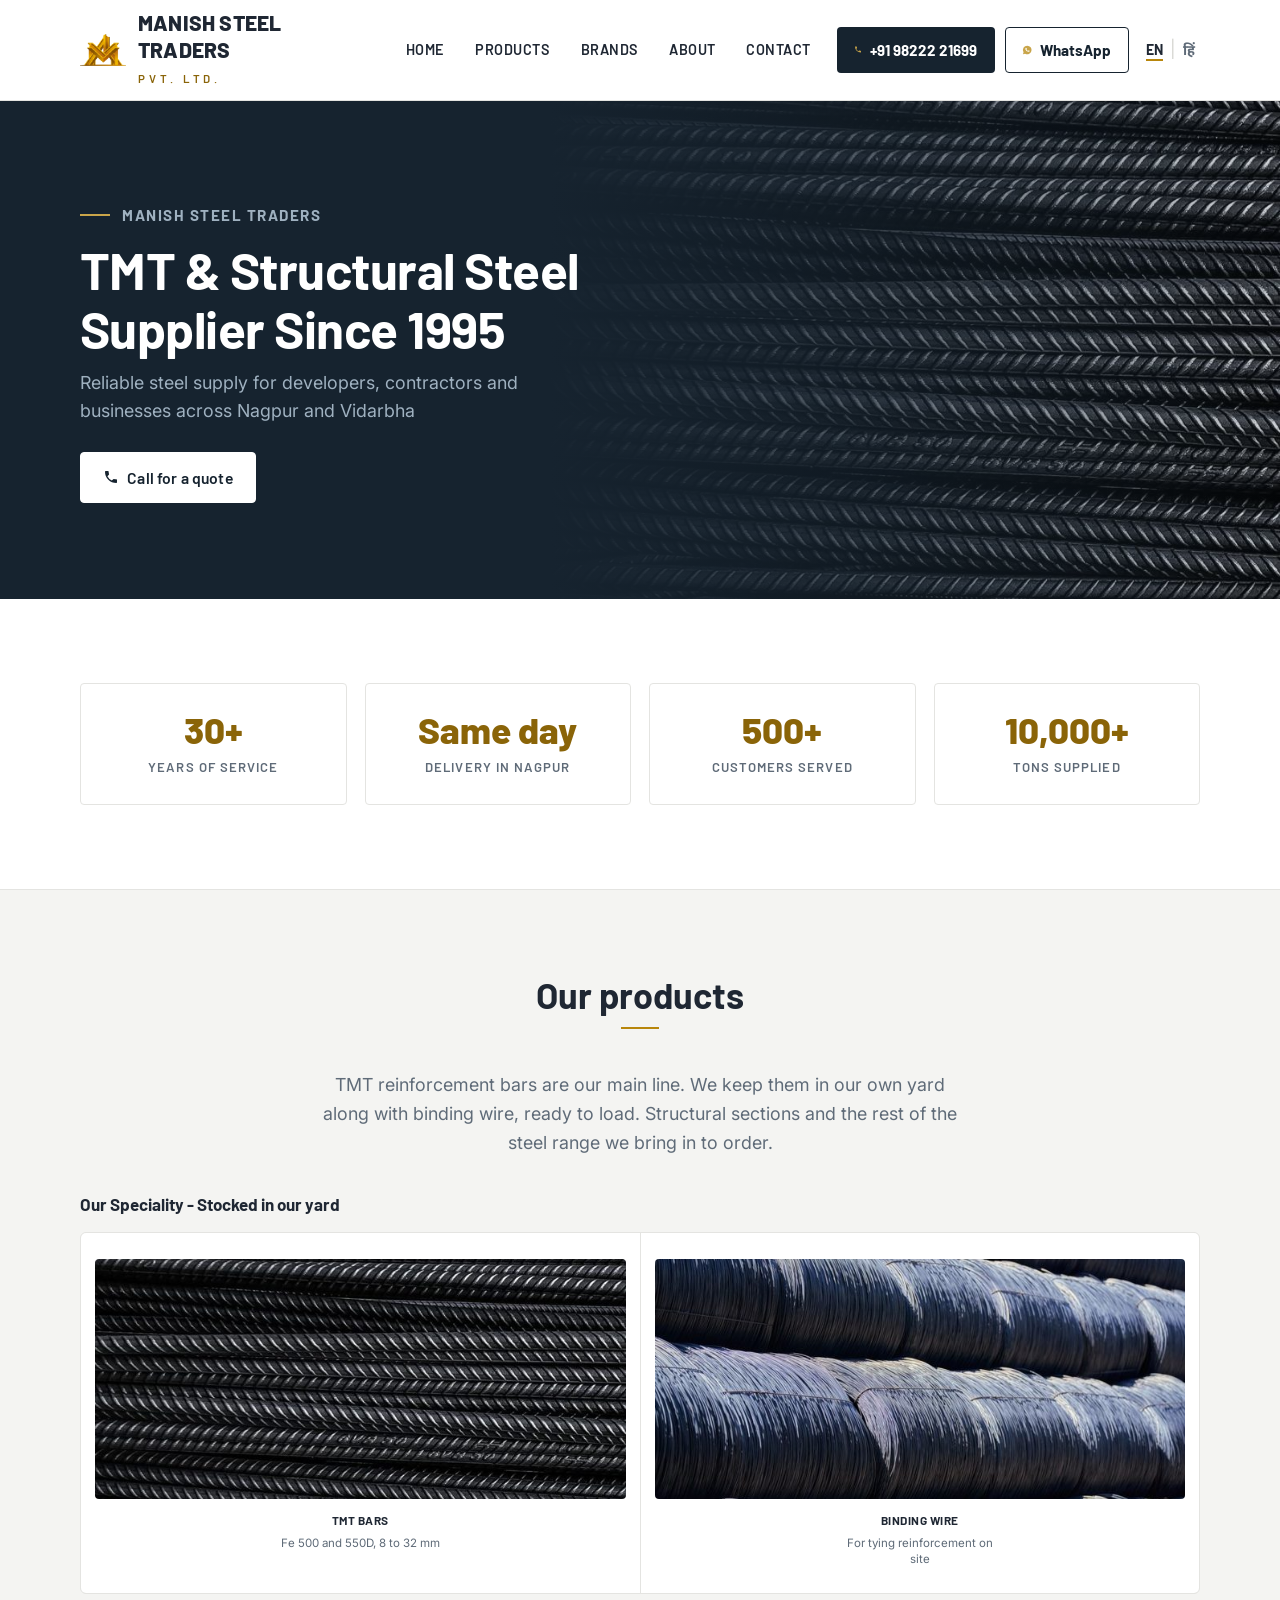
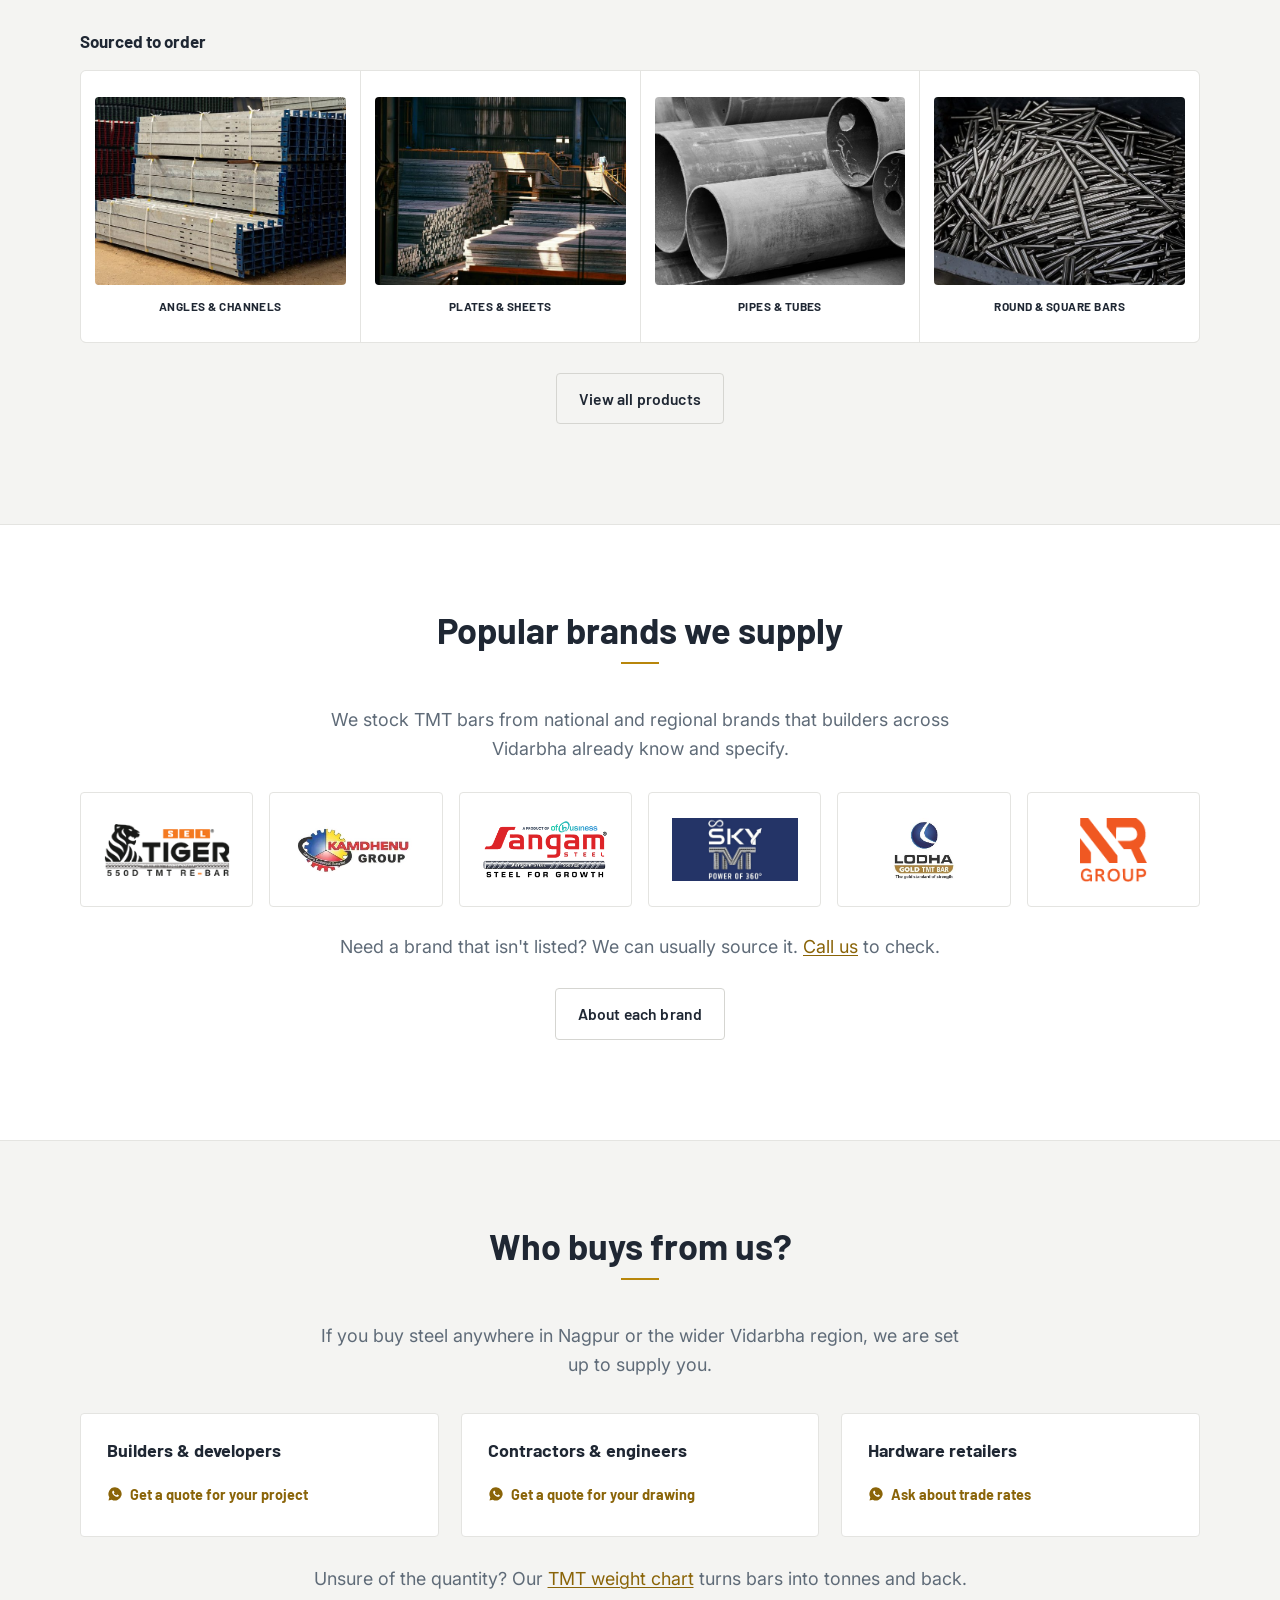
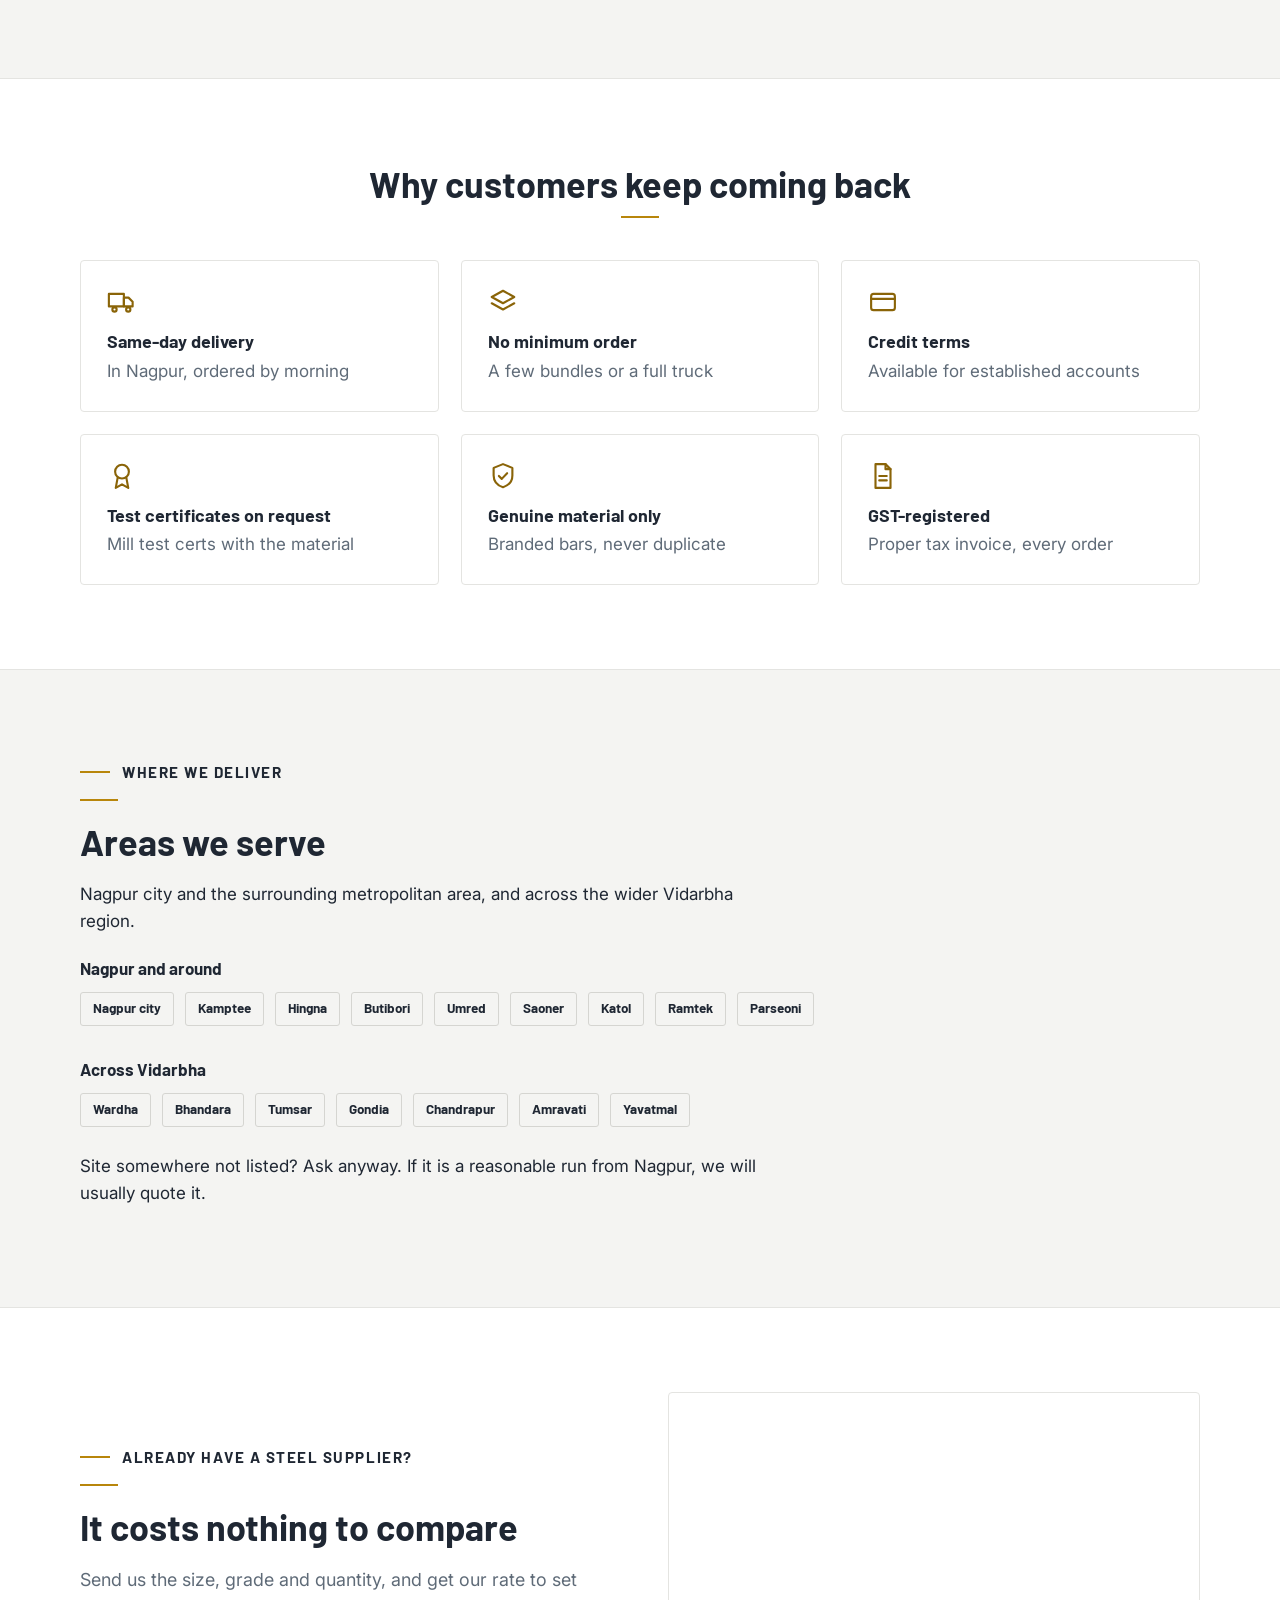
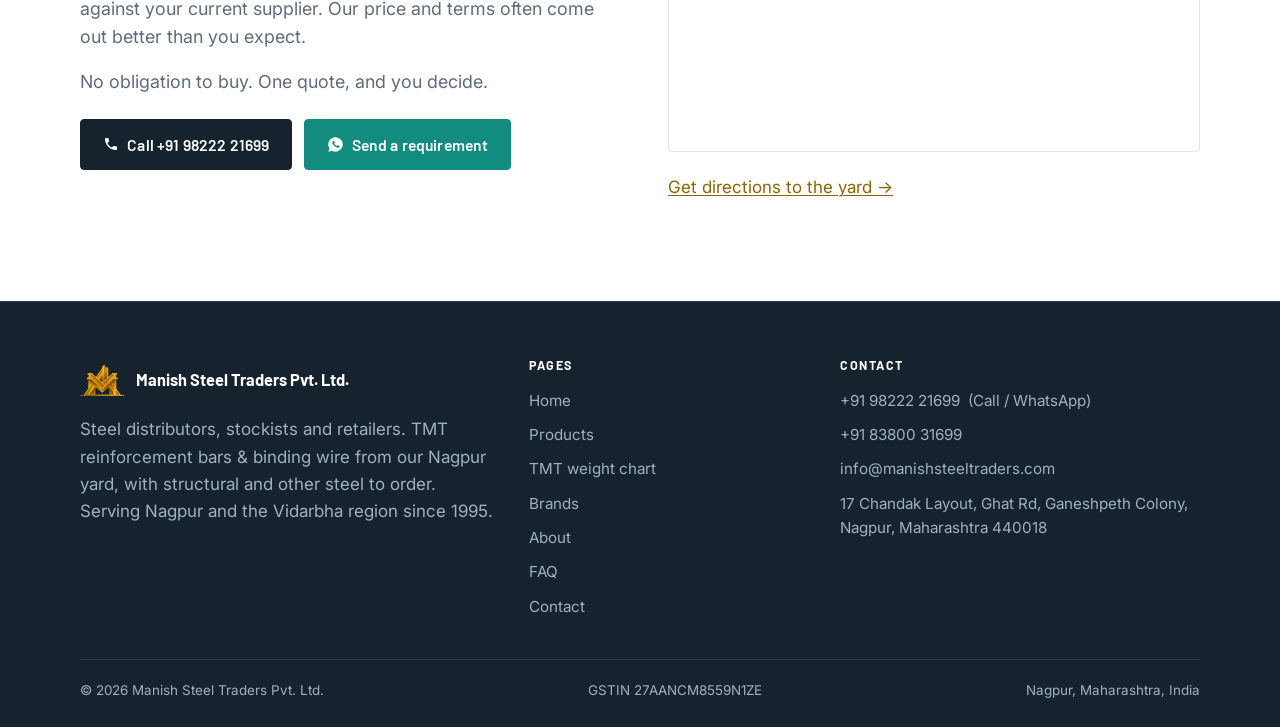
==== commit f9b3fb40: "Fix header phone button wrapping; swap in a Test certificates card - Header: give the phone and What" ====
--- a/index.html
+++ b/index.html
@@ -19,7 +19,7 @@
 <link rel="preconnect" href="https://fonts.googleapis.com">
 <link rel="preconnect" href="https://fonts.gstatic.com" crossorigin>
 <link href="https://fonts.googleapis.com/css2?family=Barlow:wght@500;600;700;800&family=Inter:wght@400;500&family=Noto+Sans+Devanagari:wght@400;500;600;700&display=swap" rel="stylesheet">
-<link rel="stylesheet" href="assets/css/styles.css?v=18">
+<link rel="stylesheet" href="assets/css/styles.css?v=19">
 
 <!-- Structured data for Google Maps / local search. ADD WHEN KNOWN: "email" (only once the
      domain is live — an address that bounces is worse than none), "geo" with the exact yard
@@ -260,8 +260,8 @@
         <svg class="tile-ico" viewBox="0 0 24 24" aria-hidden="true"><rect x="2.5" y="5.5" width="19" height="13" rx="2"/><path d="M2.5 9.5h19"/></svg>
         <h3 data-i18n="why.credit.t">Credit terms</h3><p data-i18n="why.credit.d">Available for established accounts</p></div>
       <div class="tile">
-        <svg class="tile-ico" viewBox="0 0 24 24" aria-hidden="true"><path d="M13 2 4 14h7l-1 8 9-12h-7z"/></svg>
-        <h3 data-i18n="why.quick.t">Quick to quote</h3><p data-i18n="why.quick.d">A rate back the same day</p></div>
+        <svg class="tile-ico" viewBox="0 0 24 24" aria-hidden="true"><circle cx="12" cy="8.5" r="5.5"/><path d="M8.5 13.5 7 21.5l5-2.8 5 2.8-1.5-8"/></svg>
+        <h3 data-i18n="why.certs.t">Test certificates on request</h3><p data-i18n="why.certs.d">Mill test certs with the material</p></div>
       <div class="tile">
         <svg class="tile-ico" viewBox="0 0 24 24" aria-hidden="true"><path d="M12 2.5 4.5 5.5v6c0 4.5 3.2 8 7.5 9.5 4.3-1.5 7.5-5 7.5-9.5v-6z"/><path d="M8.7 12l2.3 2.3 4.3-4.5"/></svg>
         <h3 data-i18n="why.genuine.t">Genuine material only</h3><p data-i18n="why.genuine.d">Branded bars, never duplicate</p></div>
@@ -398,7 +398,7 @@
   </div>
 </footer>
 
-<script src="assets/js/i18n-hi.js?v=5"></script>
+<script src="assets/js/i18n-hi.js?v=6"></script>
 <script src="assets/js/main.js?v=3"></script>
 </body>
 </html>
--- a/assets/css/styles.css
+++ b/assets/css/styles.css
@@ -138,13 +138,13 @@
 .nav-links a.active { color: var(--ink); border-bottom-color: var(--gold); }
 .phone { display: inline-flex; align-items: center; gap: .5em; margin-left: 10px;
   background: var(--navy); color: #fff; font-family: var(--font-head); font-weight: 700;
-  padding: .7em 1.15em; border-radius: var(--radius); font-size: .95rem; }
+  padding: .7em 1.15em; border-radius: var(--radius); font-size: .95rem; white-space: nowrap; flex: 0 0 auto; }
 .phone:hover { background: var(--navy-2); color: #fff; }
 .phone svg { width: 15px; height: 15px; fill: var(--gold-2); }
 .wa-head { display: inline-flex; align-items: center; gap: .5em; margin-left: 8px;
   background: transparent; color: var(--navy); border: 1px solid var(--navy);
   font-family: var(--font-head); font-weight: 700;
-  padding: calc(.7em - 1px) 1.1em; border-radius: var(--radius); font-size: .95rem; }
+  padding: calc(.7em - 1px) 1.1em; border-radius: var(--radius); font-size: .95rem; white-space: nowrap; flex: 0 0 auto; }
 .wa-head:hover { background: var(--navy); color: #fff; }
 .wa-head svg { width: 16px; height: 16px; fill: var(--gold-2); }
 .lang-toggle { display: inline-flex; align-items: center; gap: 2px; margin-left: 10px; }
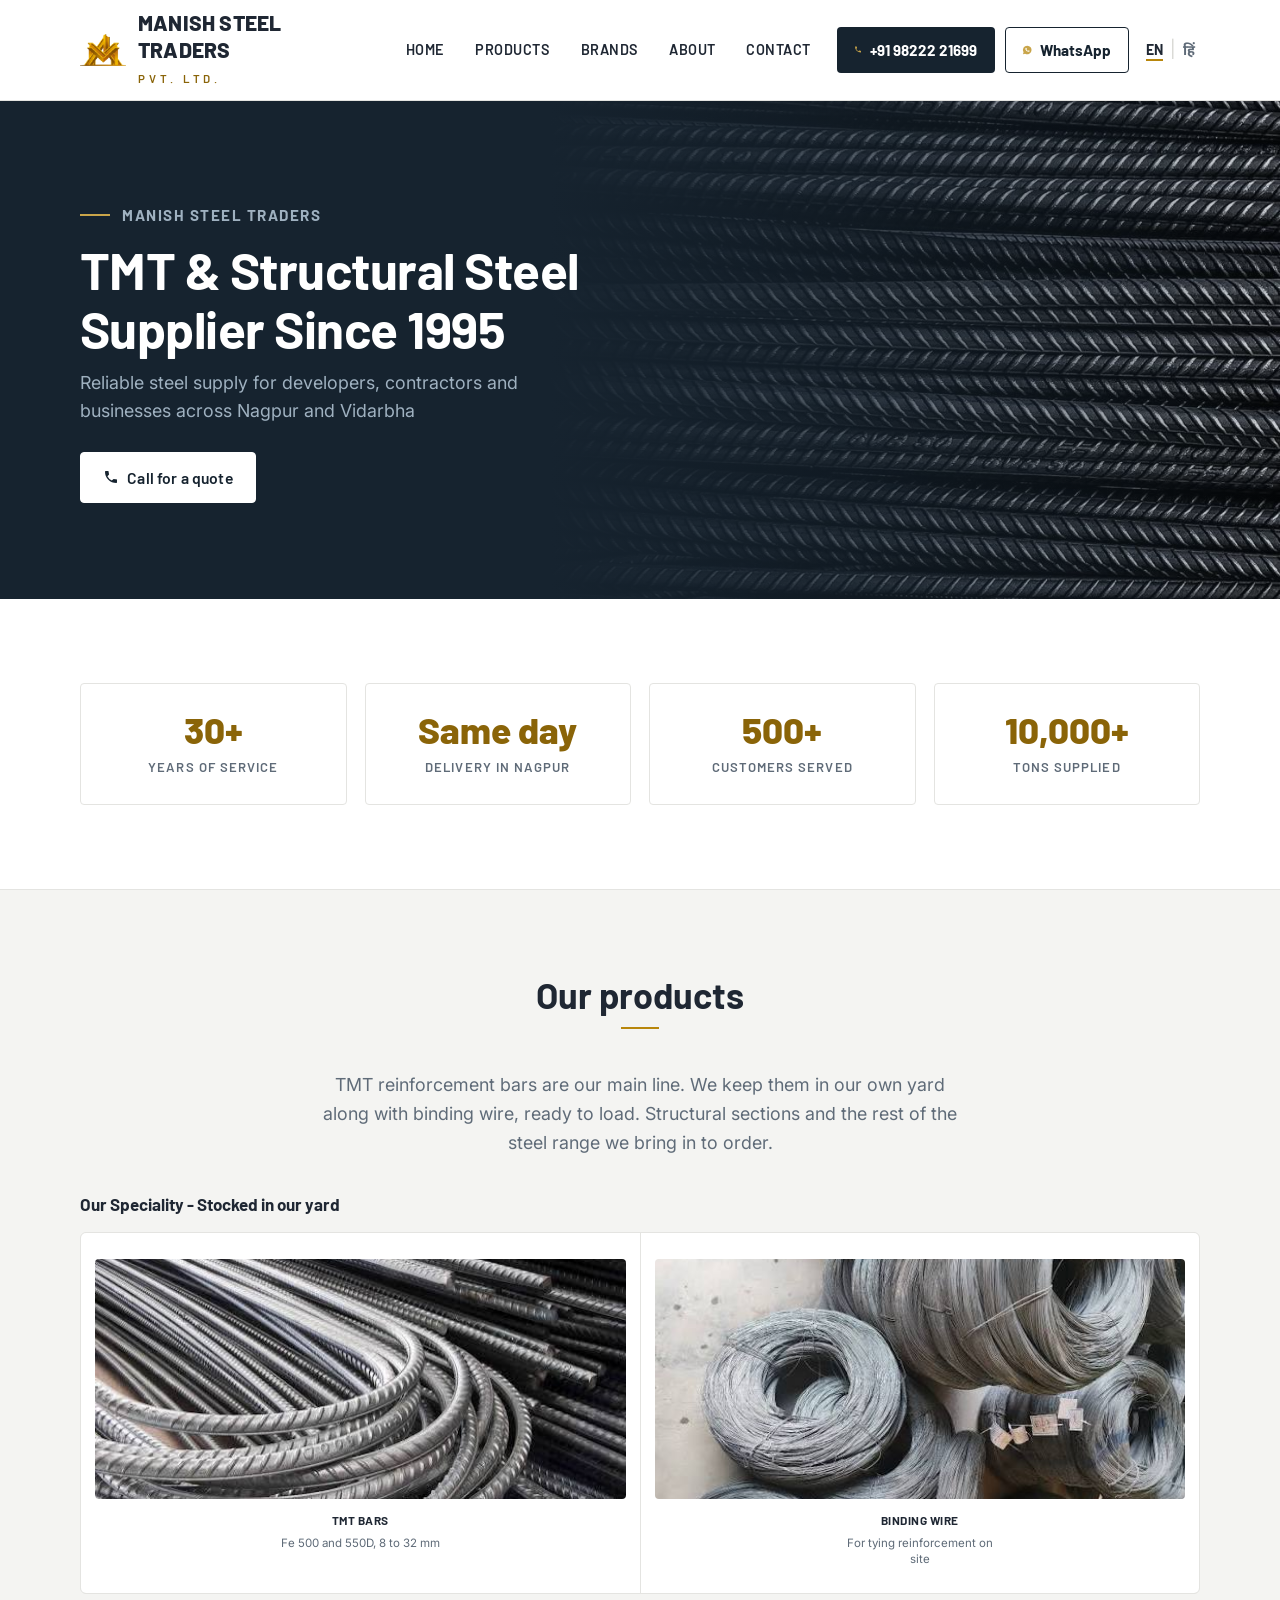
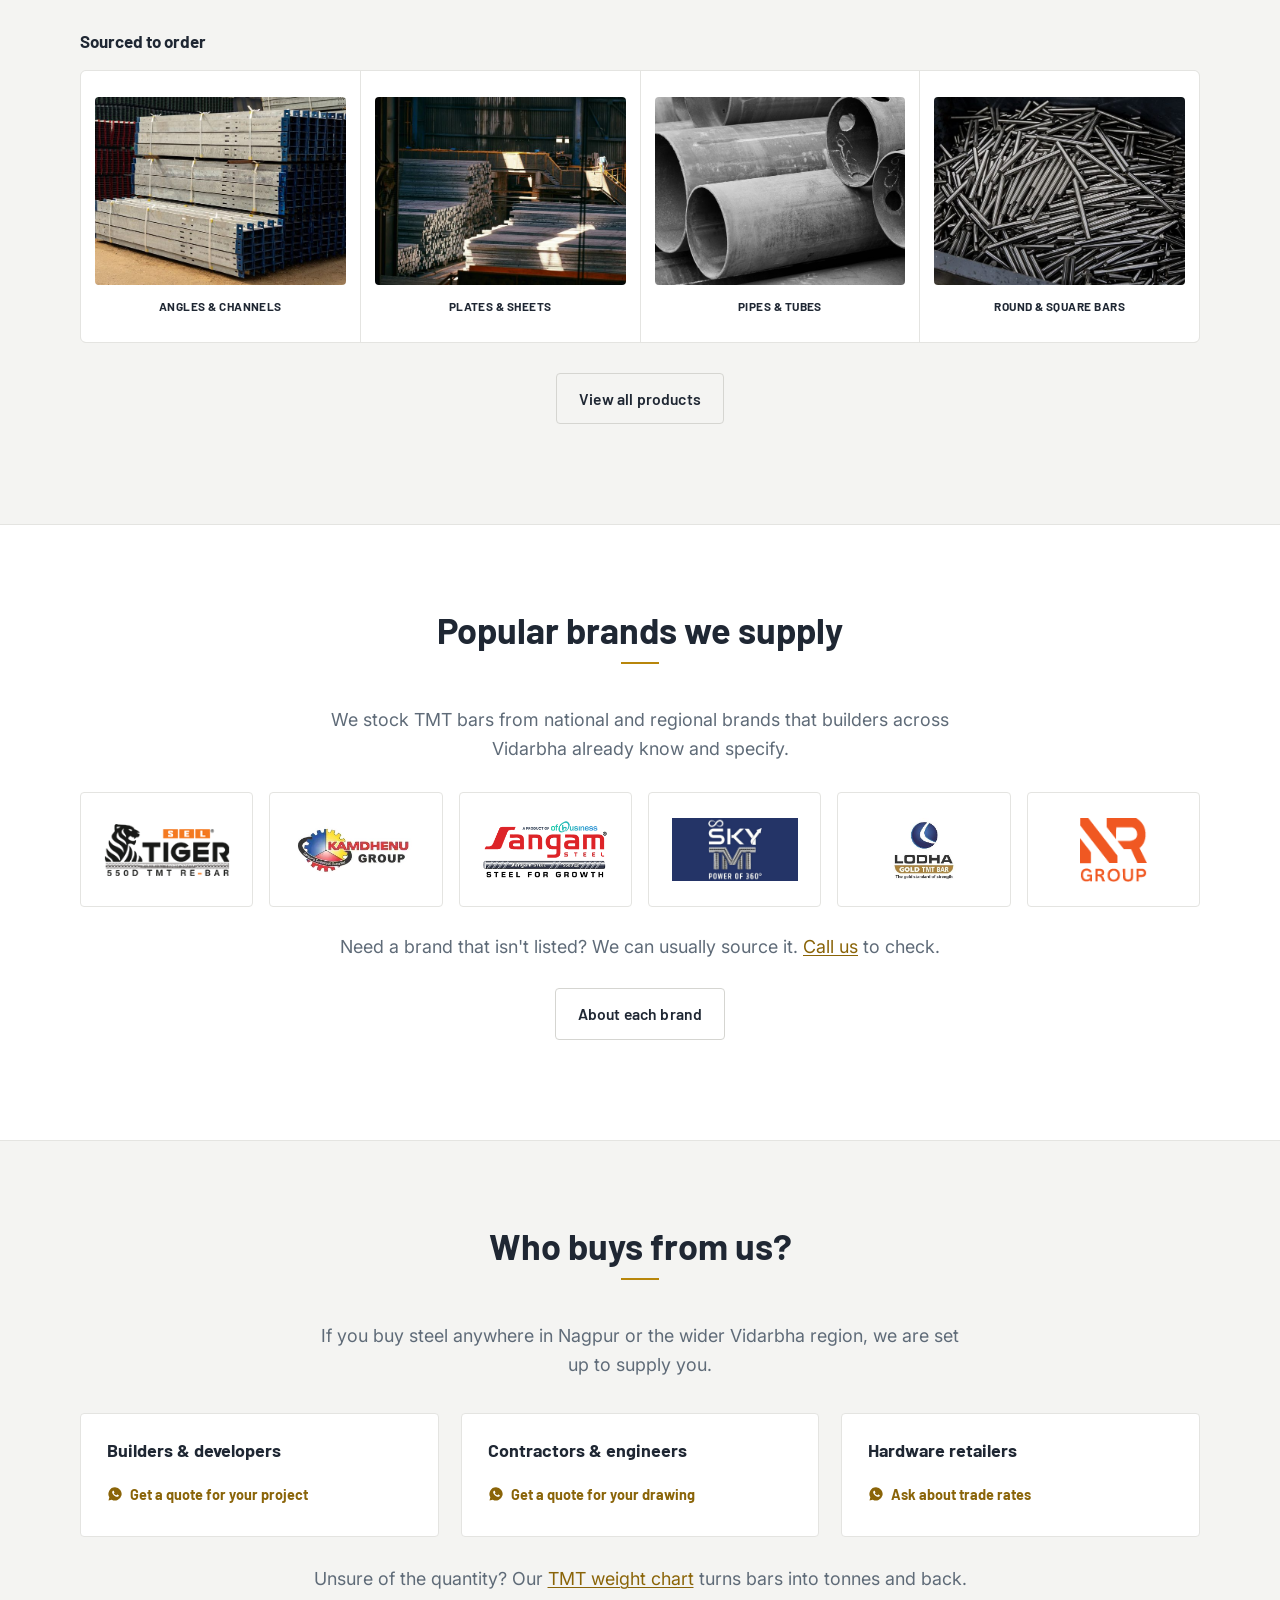
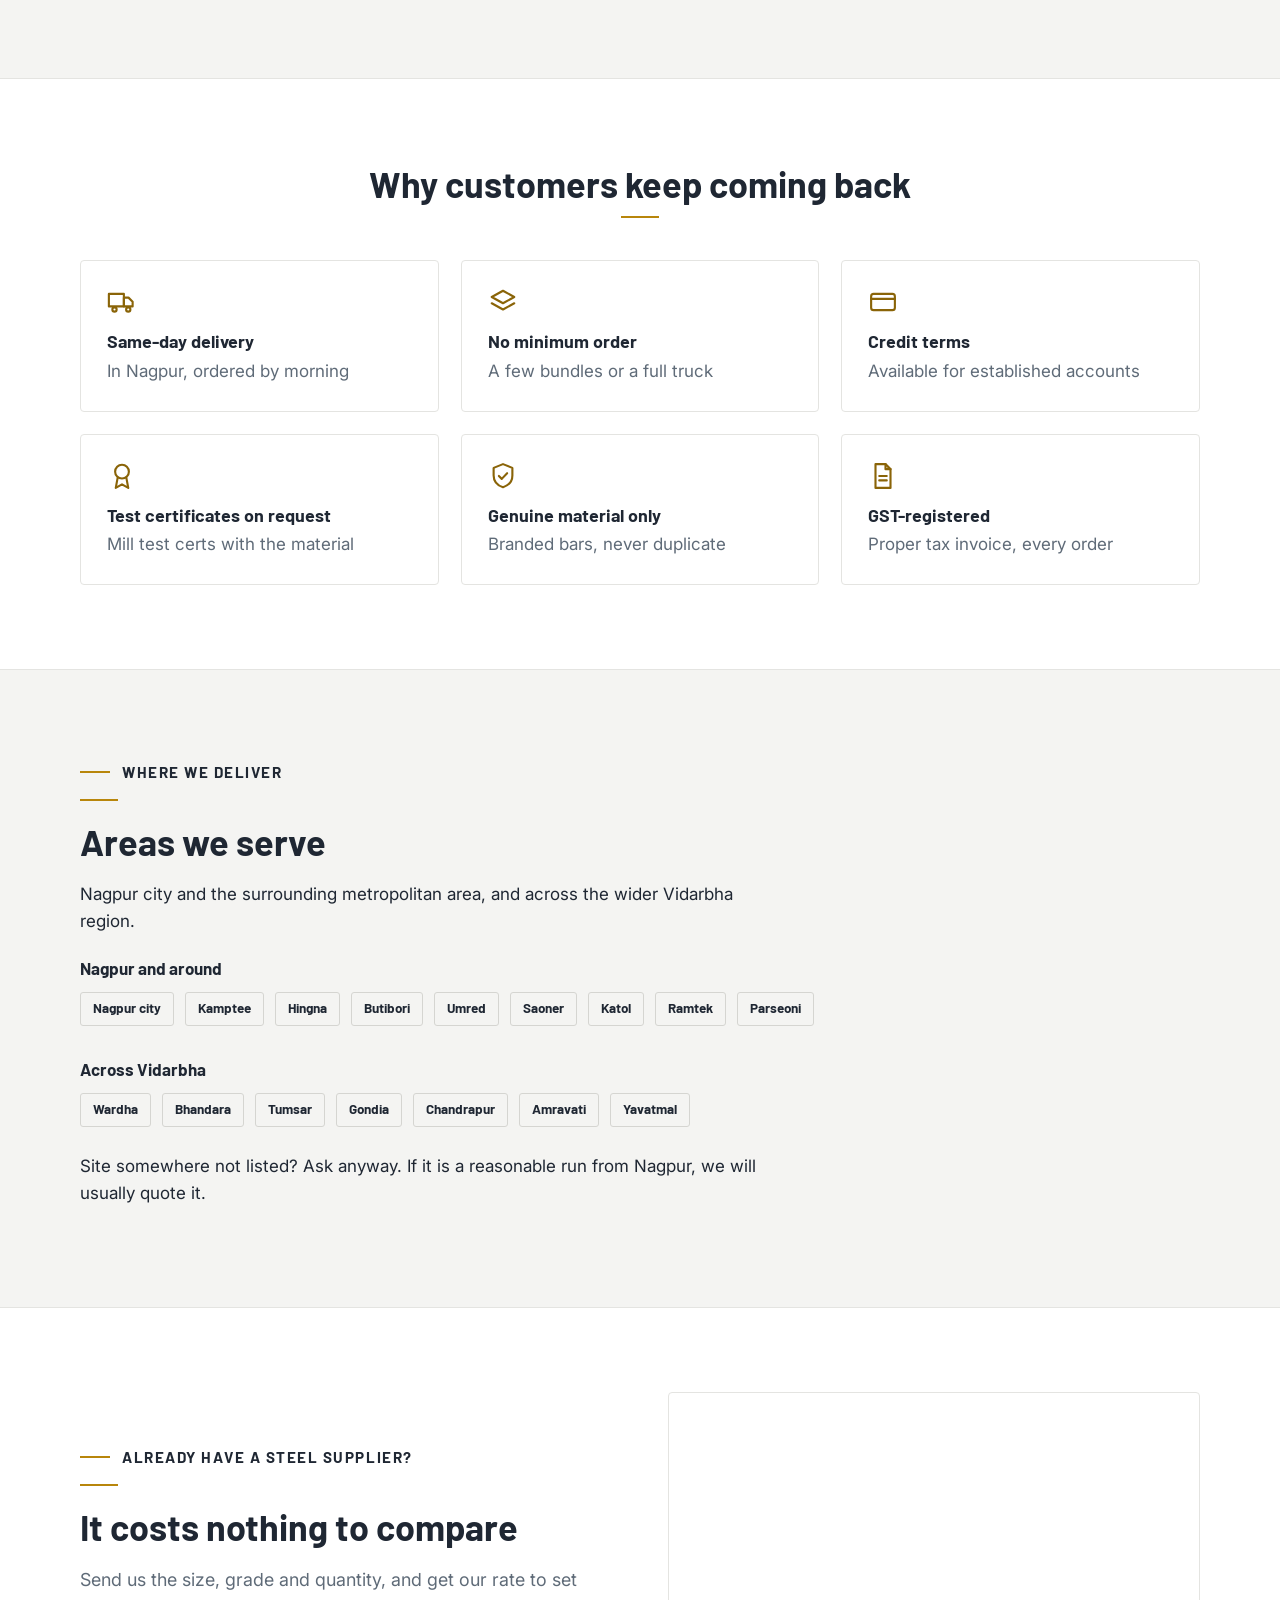
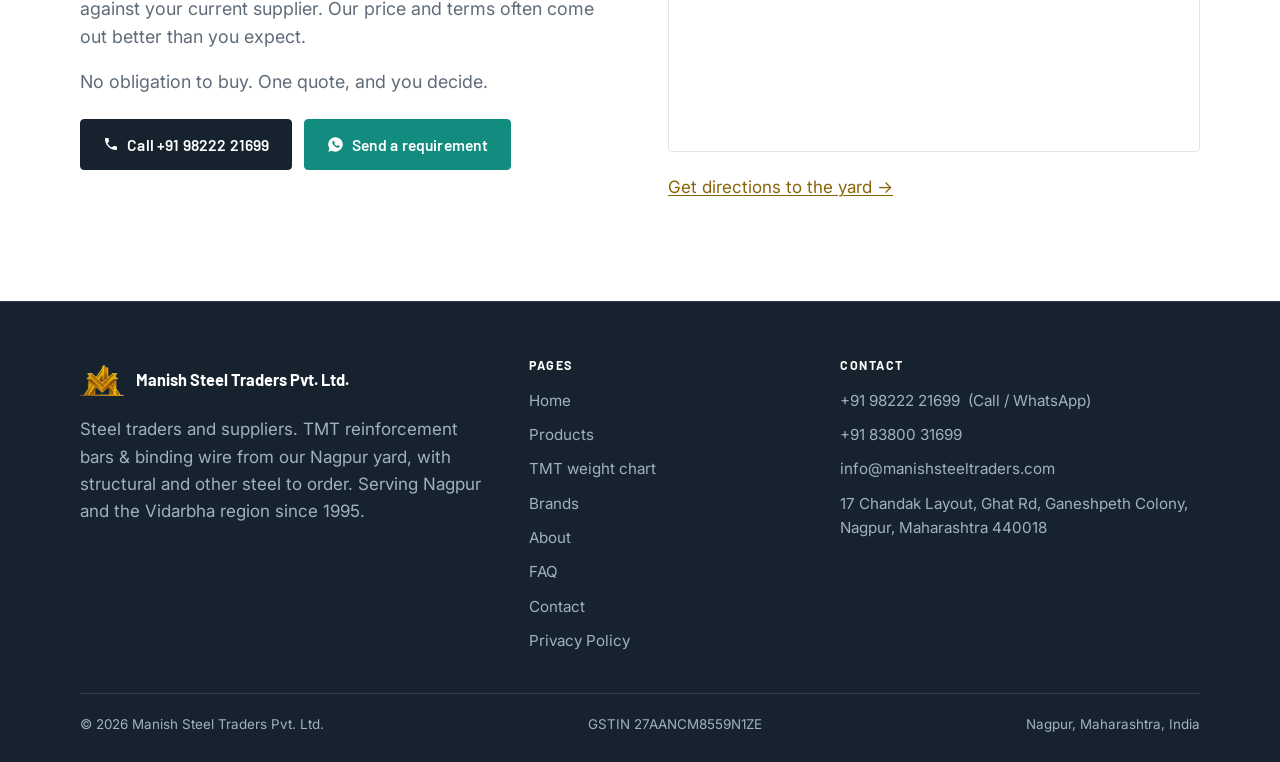
==== commit 55014123: "Redesign Products page, fix business definition, link privacy & brand sites - Products: replace stre" ====
--- a/index.html
+++ b/index.html
@@ -8,7 +8,7 @@
 <link rel="canonical" href="https://manishsteeltraders.com/">
 <meta property="og:type" content="website">
 <meta property="og:title" content="Manish Steel Traders — TMT &amp; Structural Steel Supplier Since 1995">
-<meta property="og:description" content="Nagpur steel distributors, stockists and retailers since 1995. TMT bars &amp; binding wire stocked, wider steel range to order. Call for a quote.">
+<meta property="og:description" content="Nagpur steel traders and suppliers since 1995. TMT bars &amp; binding wire stocked, wider steel range to order. Call for a quote.">
 <meta property="og:url" content="https://manishsteeltraders.com/">
 <meta property="og:image" content="https://manishsteeltraders.com/assets/img/og-image.jpg">
 <meta property="og:image:width" content="1200">
@@ -30,7 +30,7 @@
   "@context": "https://schema.org",
   "@type": "LocalBusiness",
   "name": "Manish Steel Traders Pvt. Ltd.",
-  "description": "Steel distributors, stockists and retailers in Nagpur since 1995. TMT reinforcement bars and binding wire stocked in our own yard, with structural and other steel sourced to order; same-day delivery on stocked items within Nagpur.",
+  "description": "Steel traders and suppliers in Nagpur since 1995. TMT reinforcement bars and binding wire stocked in our own yard, with structural and other steel sourced to order; same-day delivery on stocked items within Nagpur.",
   "url": "https://manishsteeltraders.com/",
   "telephone": [
     "+919822221699",
@@ -195,16 +195,16 @@
 
     <p style="font-family:var(--font-head);font-weight:700;margin:0 0 14px" data-i18n="prod.stocked">Our Speciality - Stocked in our yard</p>
     <div class="products-grid">
-      <a class="product" href="products.html"><img class="pic" src="assets/img/product-tmt.jpg" alt="TMT reinforcement bars" loading="lazy"><span class="plabel" data-i18n="prod.tmt.label">TMT Bars</span><span class="pdesc" data-i18n="prod.tmt.desc">Fe 500 and 550D, 8 to 32 mm</span></a>
-      <a class="product" href="products.html"><img class="pic" src="assets/img/product-wires.jpg" alt="Binding wire" loading="lazy"><span class="plabel" data-i18n="prod.wire.label">Binding Wire</span><span class="pdesc" data-i18n="prod.wire.desc">For tying reinforcement on site</span></a>
+      <a class="product" href="products.html#tmt"><img class="pic" src="assets/img/product-tmt.jpg?v=2" alt="TMT reinforcement bars" loading="lazy"><span class="plabel" data-i18n="prod.tmt.label">TMT Bars</span><span class="pdesc" data-i18n="prod.tmt.desc">Fe 500 and 550D, 8 to 32 mm</span></a>
+      <a class="product" href="products.html#binding-wire"><img class="pic" src="assets/img/product-wires.jpg?v=2" alt="Binding wire" loading="lazy"><span class="plabel" data-i18n="prod.wire.label">Binding Wire</span><span class="pdesc" data-i18n="prod.wire.desc">For tying reinforcement on site</span></a>
     </div>
 
     <p style="font-family:var(--font-head);font-weight:700;margin:34px 0 14px" data-i18n="prod.sourced">Sourced to order</p>
     <div class="products-grid">
-      <a class="product" href="products.html"><img class="pic" src="assets/img/product-angles.jpg" alt="Steel angles and channels" loading="lazy"><span class="plabel" data-i18n="prod.angles">Angles &amp; Channels</span></a>
-      <a class="product" href="products.html"><img class="pic" src="assets/img/product-plates.jpg" alt="Steel plates and sheets" loading="lazy"><span class="plabel" data-i18n="prod.plates">Plates &amp; Sheets</span></a>
-      <a class="product" href="products.html"><img class="pic" src="assets/img/product-pipes.jpg" alt="Steel pipes and tubes" loading="lazy"><span class="plabel" data-i18n="prod.pipes">Pipes &amp; Tubes</span></a>
-      <a class="product" href="products.html"><img class="pic" src="assets/img/product-round.jpg" alt="Round and square steel bars" loading="lazy"><span class="plabel" data-i18n="prod.round">Round &amp; Square Bars</span></a>
+      <a class="product" href="products.html#angles"><img class="pic" src="assets/img/product-angles.jpg" alt="Steel angles and channels" loading="lazy"><span class="plabel" data-i18n="prod.angles">Angles &amp; Channels</span></a>
+      <a class="product" href="products.html#plates"><img class="pic" src="assets/img/product-plates.jpg" alt="Steel plates and sheets" loading="lazy"><span class="plabel" data-i18n="prod.plates">Plates &amp; Sheets</span></a>
+      <a class="product" href="products.html#pipes"><img class="pic" src="assets/img/product-pipes.jpg" alt="Steel pipes and tubes" loading="lazy"><span class="plabel" data-i18n="prod.pipes">Pipes &amp; Tubes</span></a>
+      <a class="product" href="products.html#rounds"><img class="pic" src="assets/img/product-round.jpg" alt="Round and square steel bars" loading="lazy"><span class="plabel" data-i18n="prod.round">Round &amp; Square Bars</span></a>
     </div>
     <p class="center" style="margin-top:30px"><a class="btn btn--outline" href="products.html" data-i18n="prod.viewall">View all products</a></p>
   </div>
@@ -366,7 +366,7 @@
           <img src="assets/img/logo-mark.png" alt="Manish Steel Traders logo">
           <strong data-i18n="footer.brandname">Manish Steel Traders Pvt. Ltd.</strong>
         </div>
-        <p data-i18n="footer.tagline">Steel distributors, stockists and retailers. TMT reinforcement bars &amp; binding wire from our Nagpur yard, with structural and other steel to order. Serving Nagpur and the Vidarbha region since 1995.</p>
+        <p data-i18n="footer.tagline">Steel traders and suppliers. TMT reinforcement bars &amp; binding wire from our Nagpur yard, with structural and other steel to order. Serving Nagpur and the Vidarbha region since 1995.</p>
       </div>
       <div>
         <h4 data-i18n="footer.pages">Pages</h4>
@@ -378,6 +378,7 @@
           <li><a href="about.html" data-i18n="nav.about">About</a></li>
           <li><a href="faq.html" data-i18n="footer.faq">FAQ</a></li>
           <li><a href="contact.html" data-i18n="nav.contact">Contact</a></li>
+          <li><a href="privacy.html" data-i18n="footer.privacy">Privacy Policy</a></li>
         </ul>
       </div>
       <div>
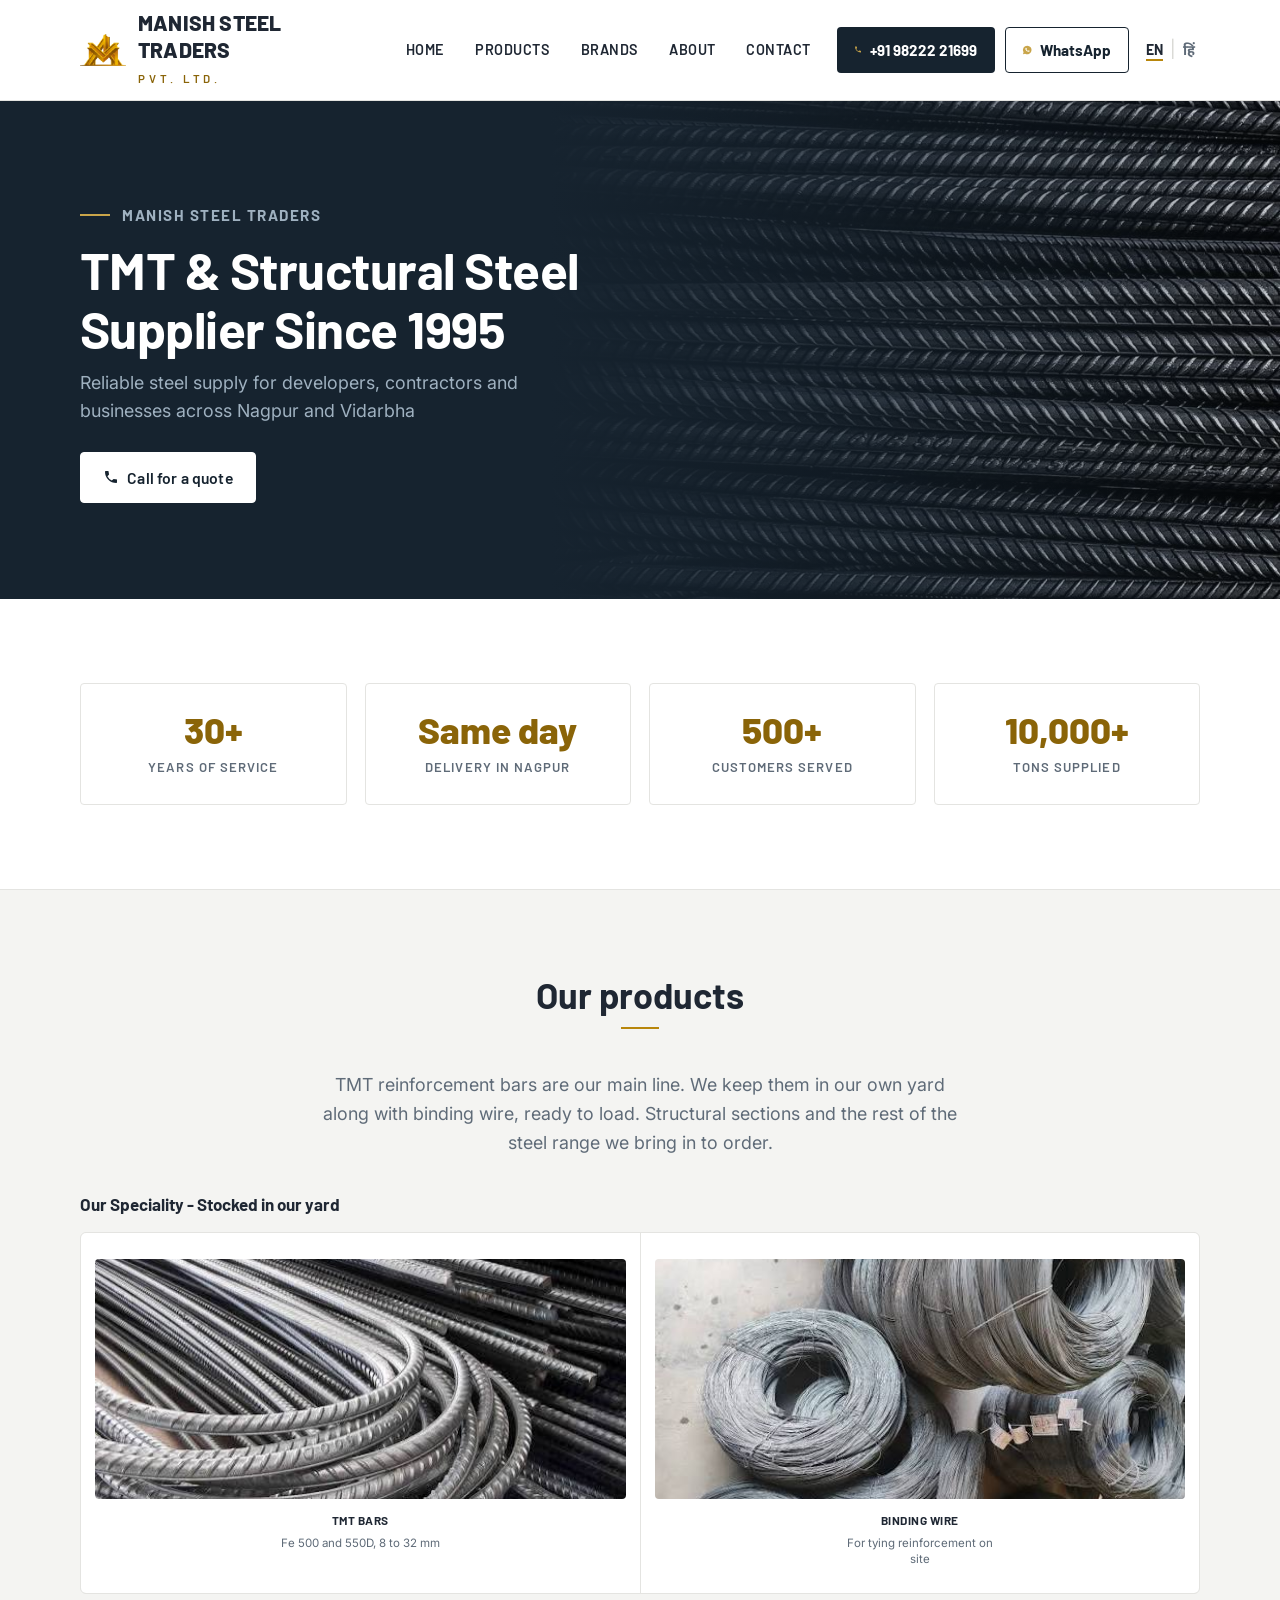
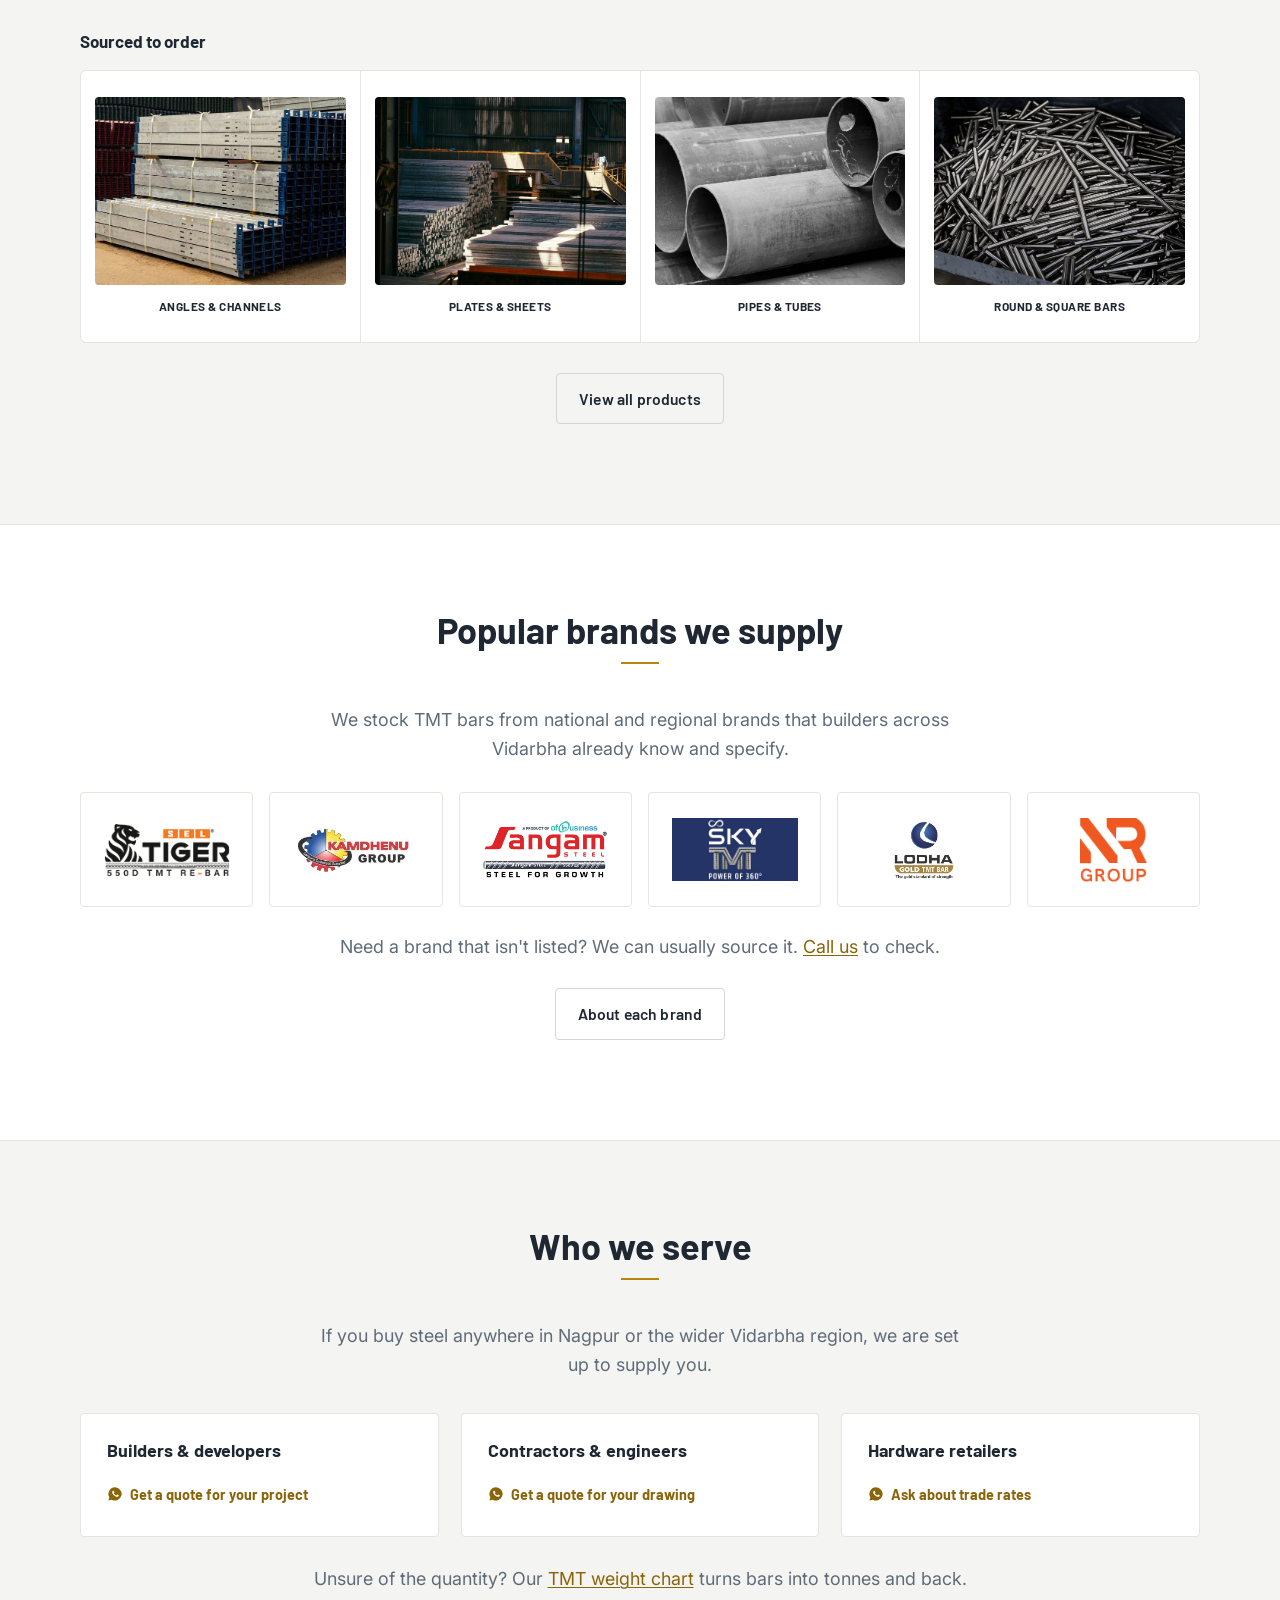
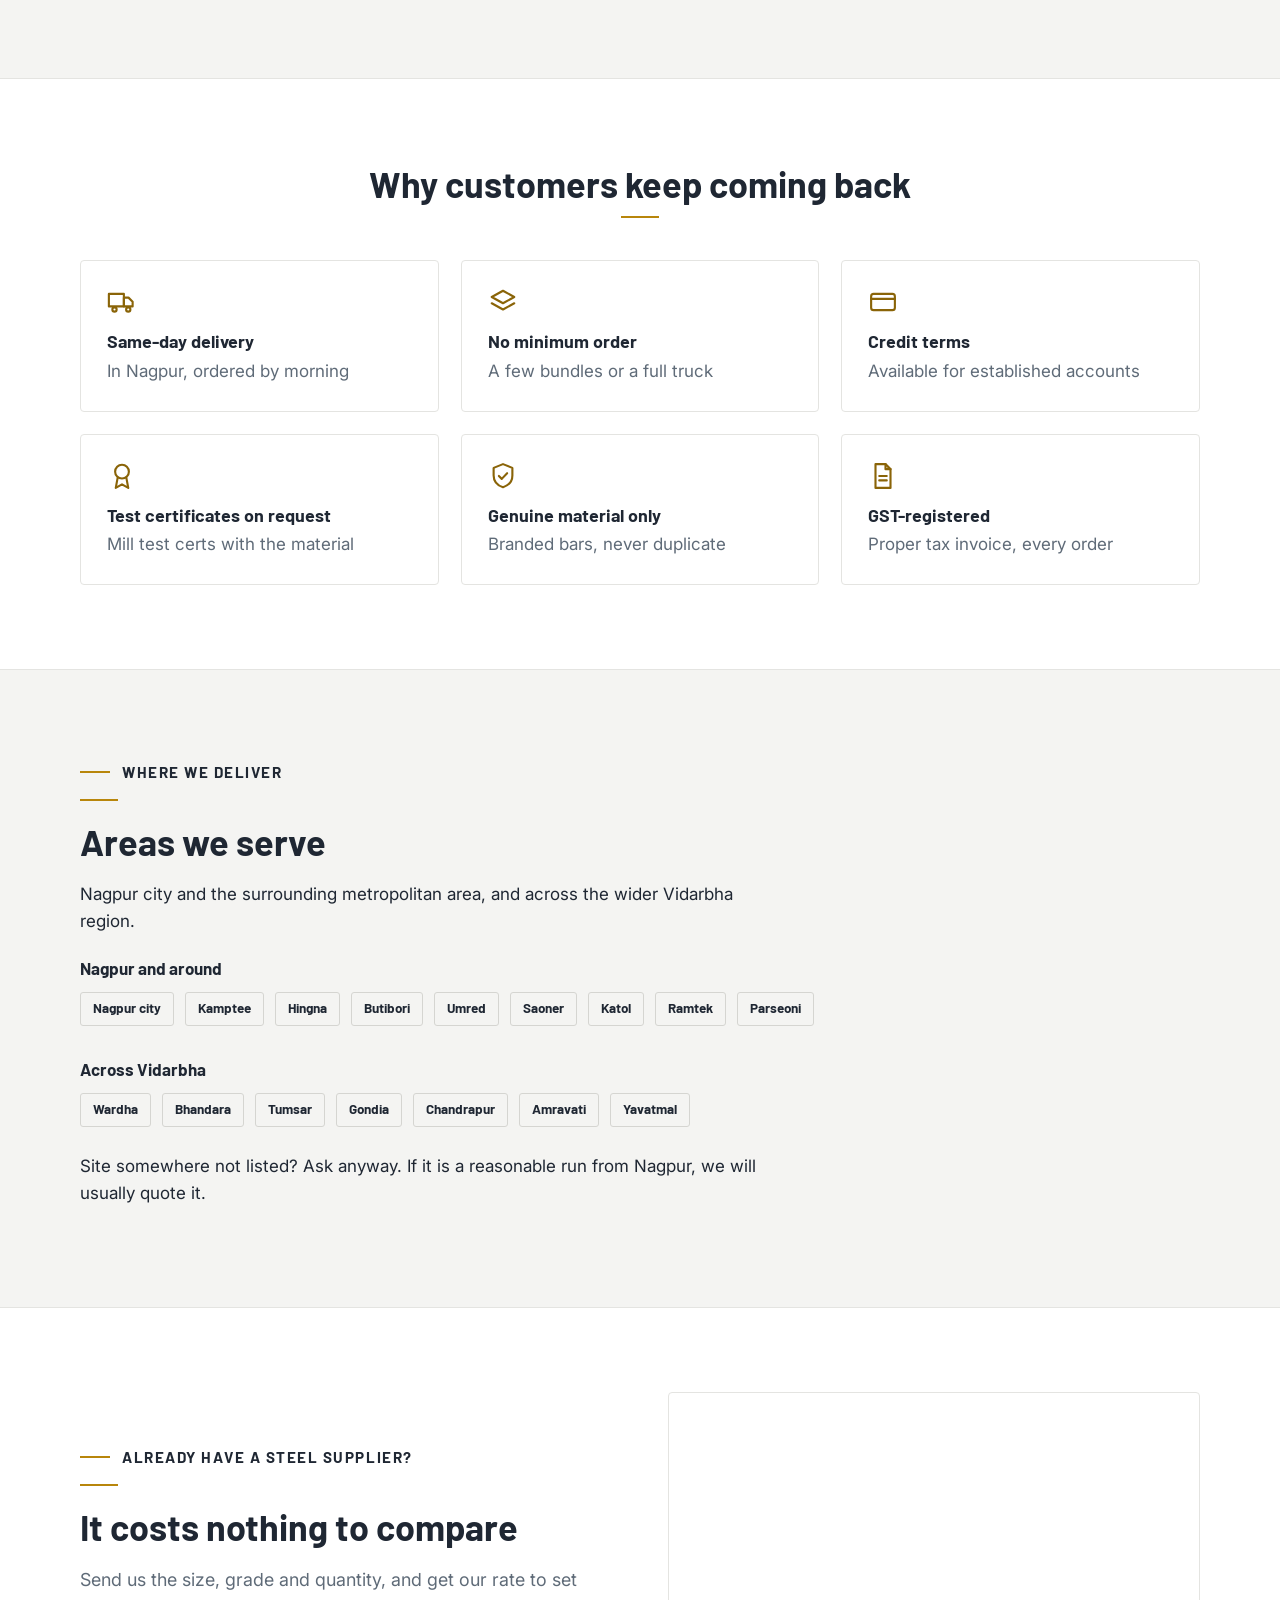
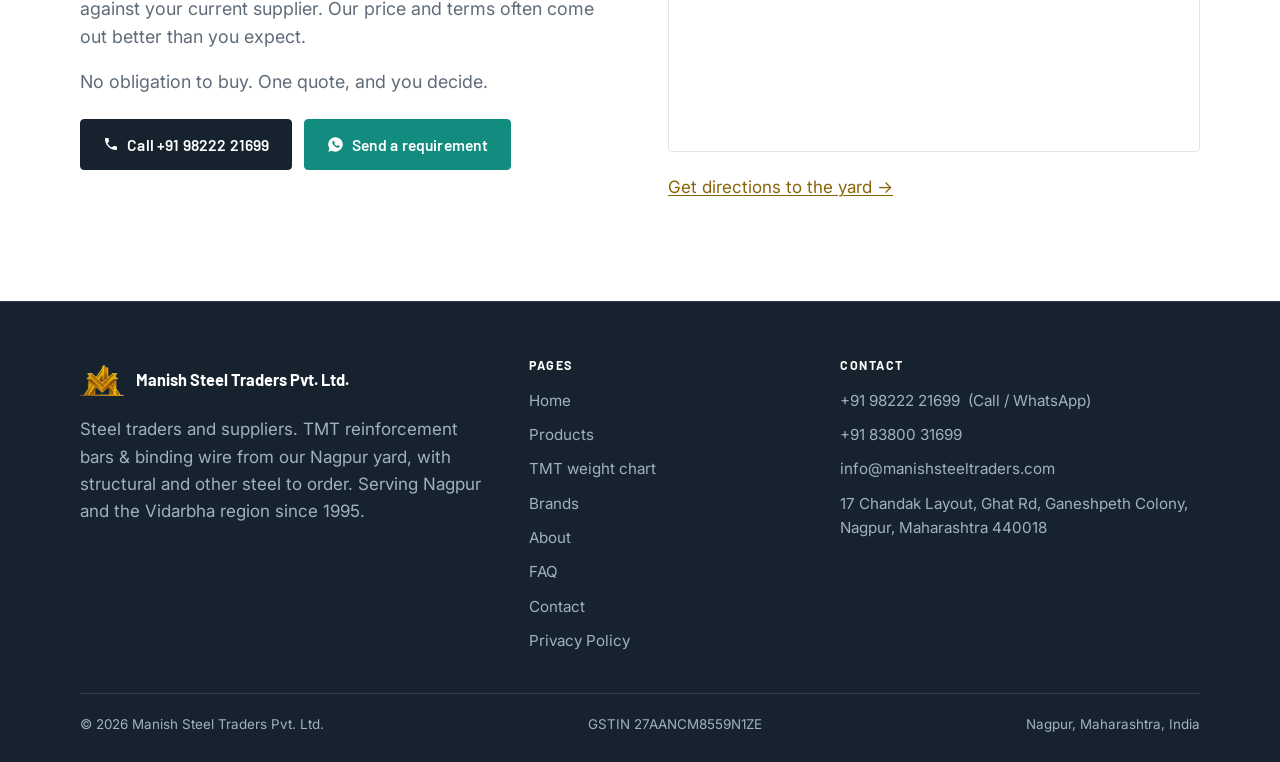
==== commit b5ee7b2d: "Reword two section headings - Home: "Who buys from us?" -> "Who we serve" - Products: "Our specialit" ====
--- a/index.html
+++ b/index.html
@@ -231,7 +231,7 @@
 <!-- ================= WHO WE SERVE ================= -->
 <section class="section band">
   <div class="container">
-    <div class="sec-head"><h2 data-i18n="who.h2">Who buys from us?</h2></div>
+    <div class="sec-head"><h2 data-i18n="who.h2">Who we serve</h2></div>
     <p class="center lead" style="margin:0 auto 34px" data-i18n="who.intro">If you buy steel anywhere in Nagpur or the wider Vidarbha region, we are set up to supply you.</p>
     <div class="grid grid-3" style="margin-top:6px">
       <div class="tile"><h3 data-i18n="who.builders.title">Builders &amp; developers</h3>
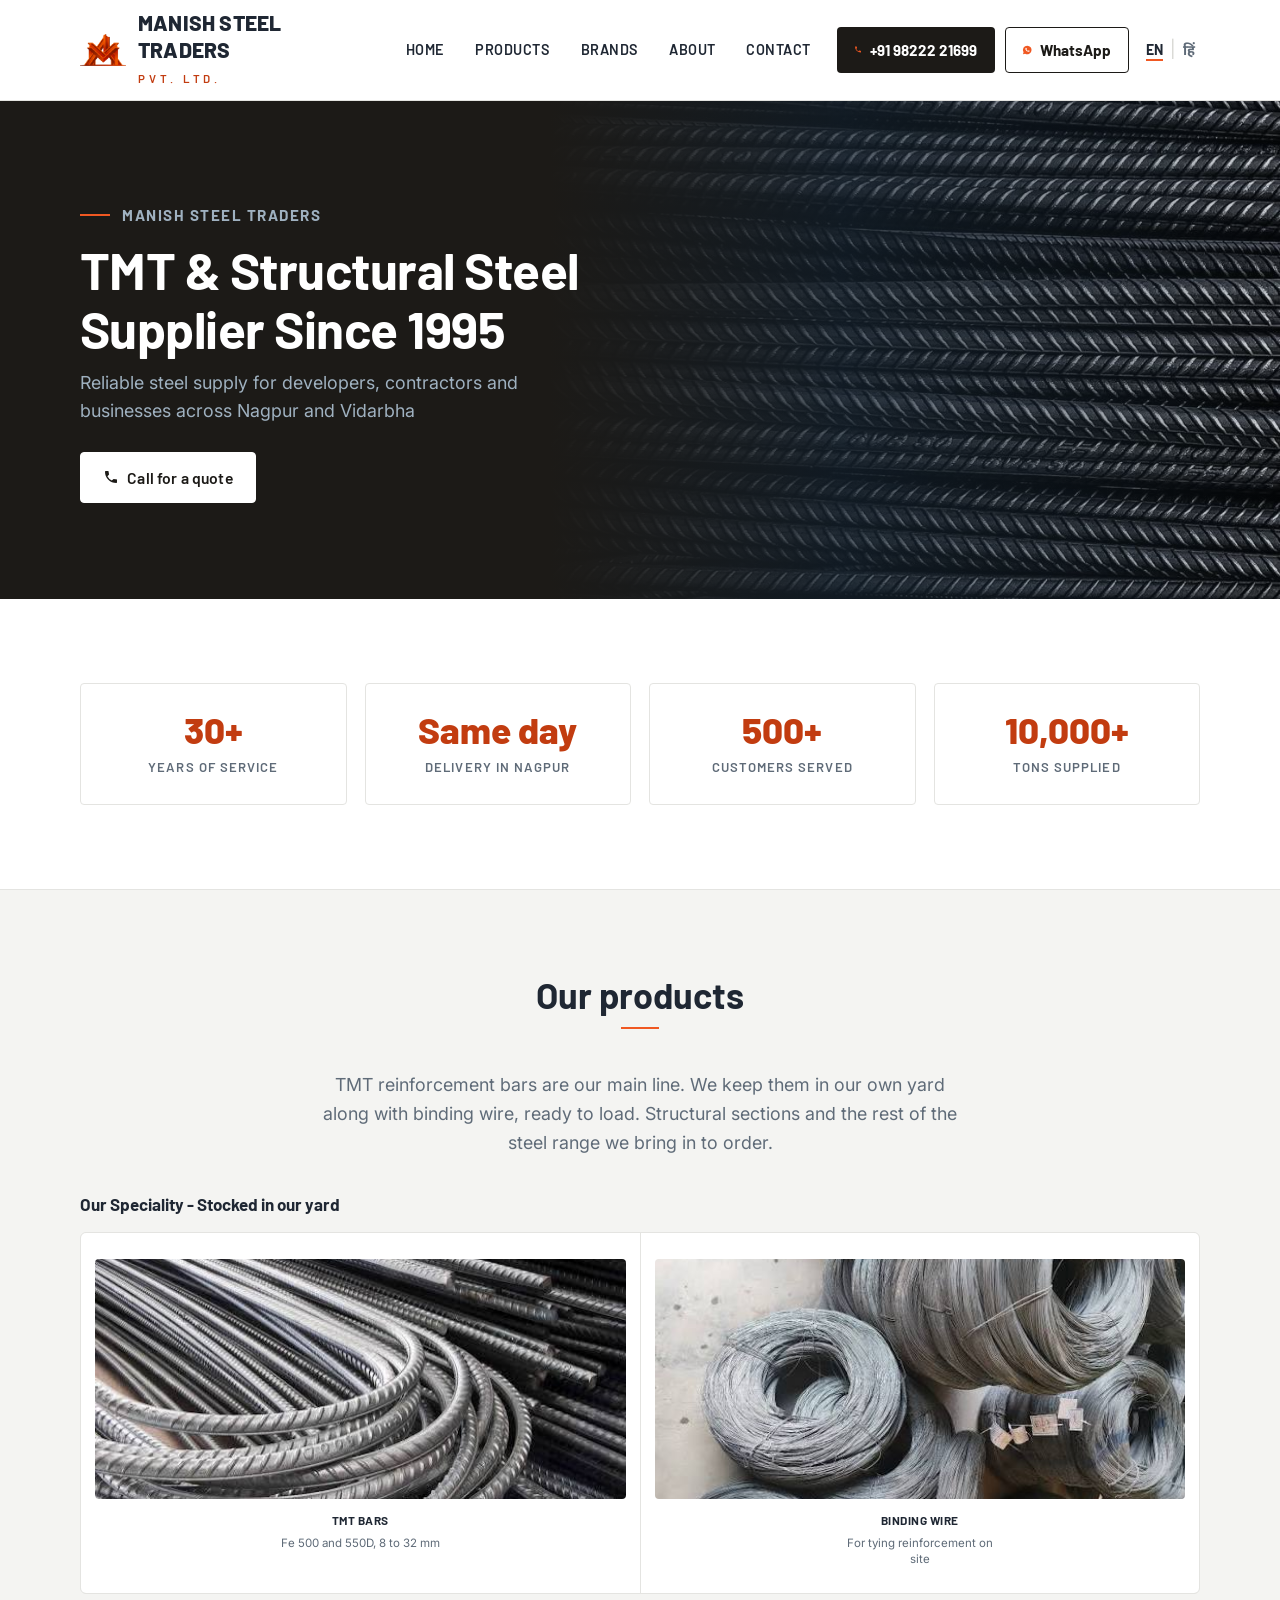
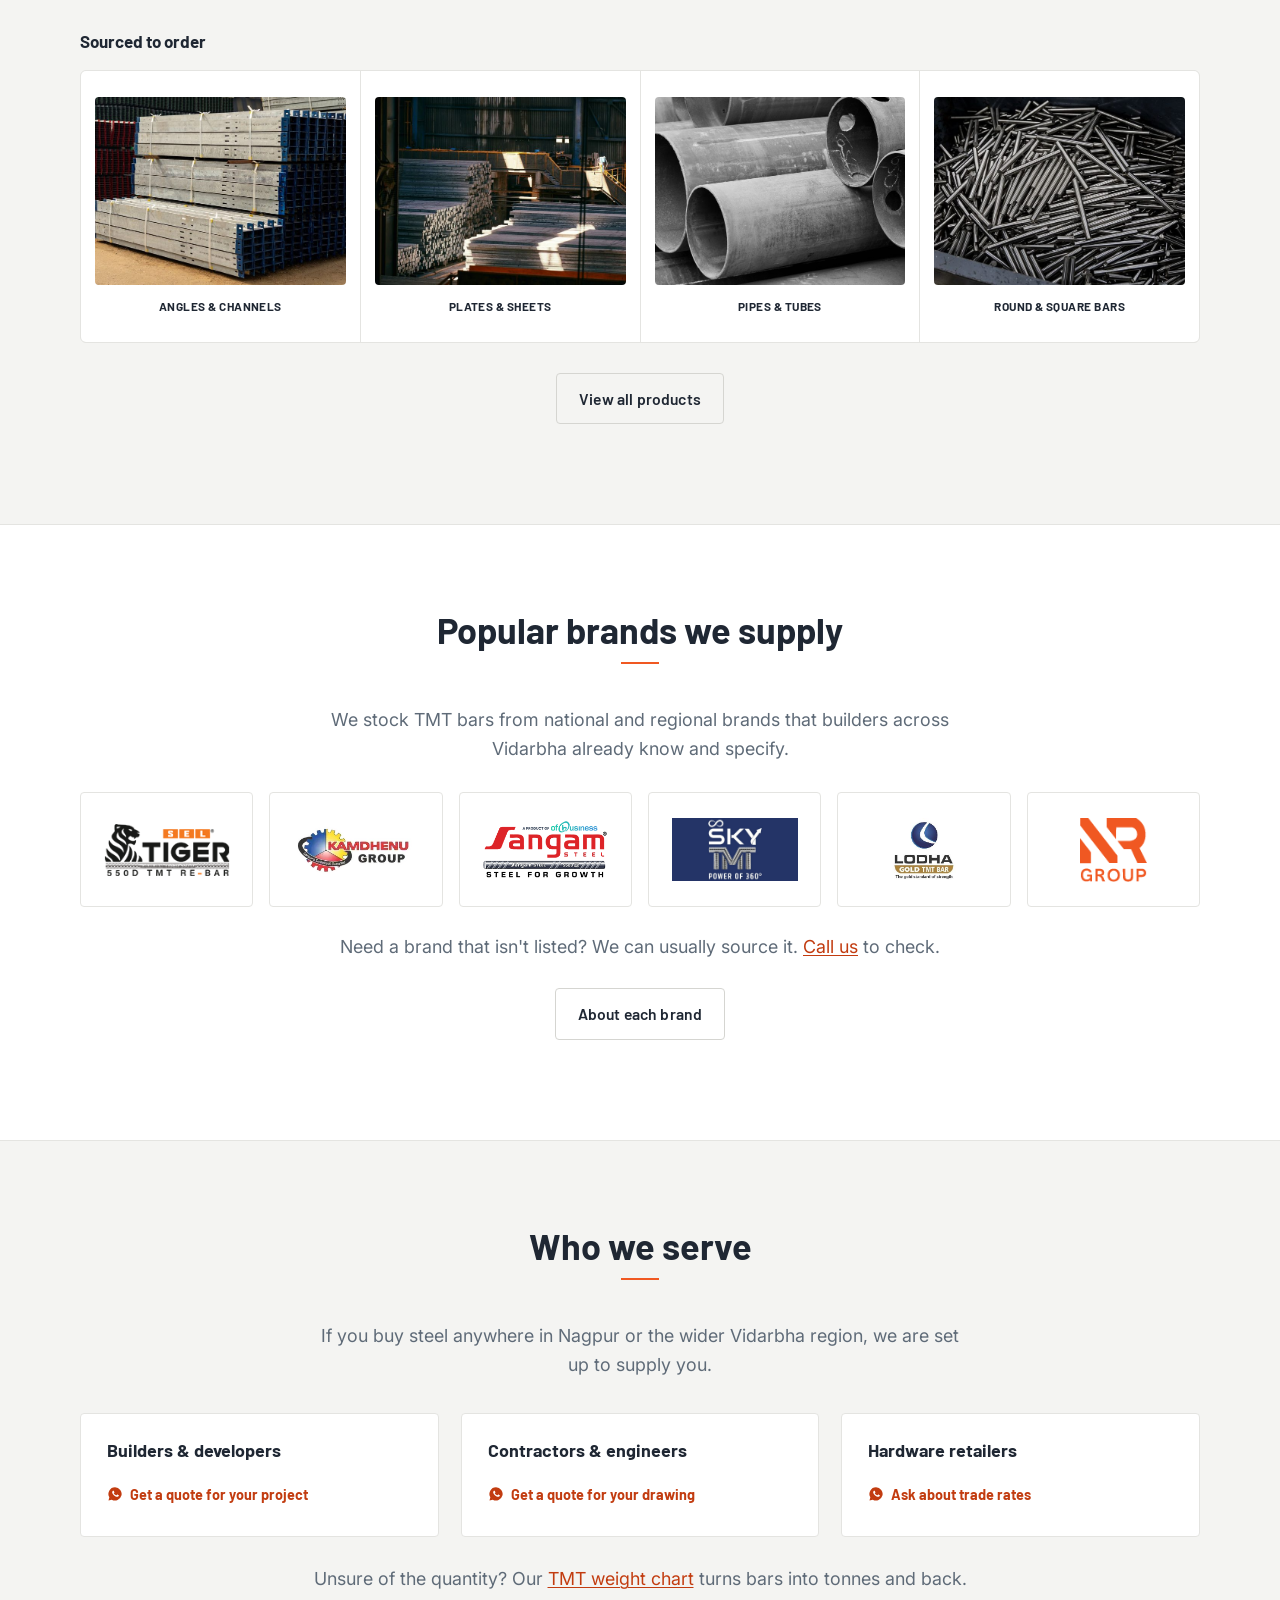
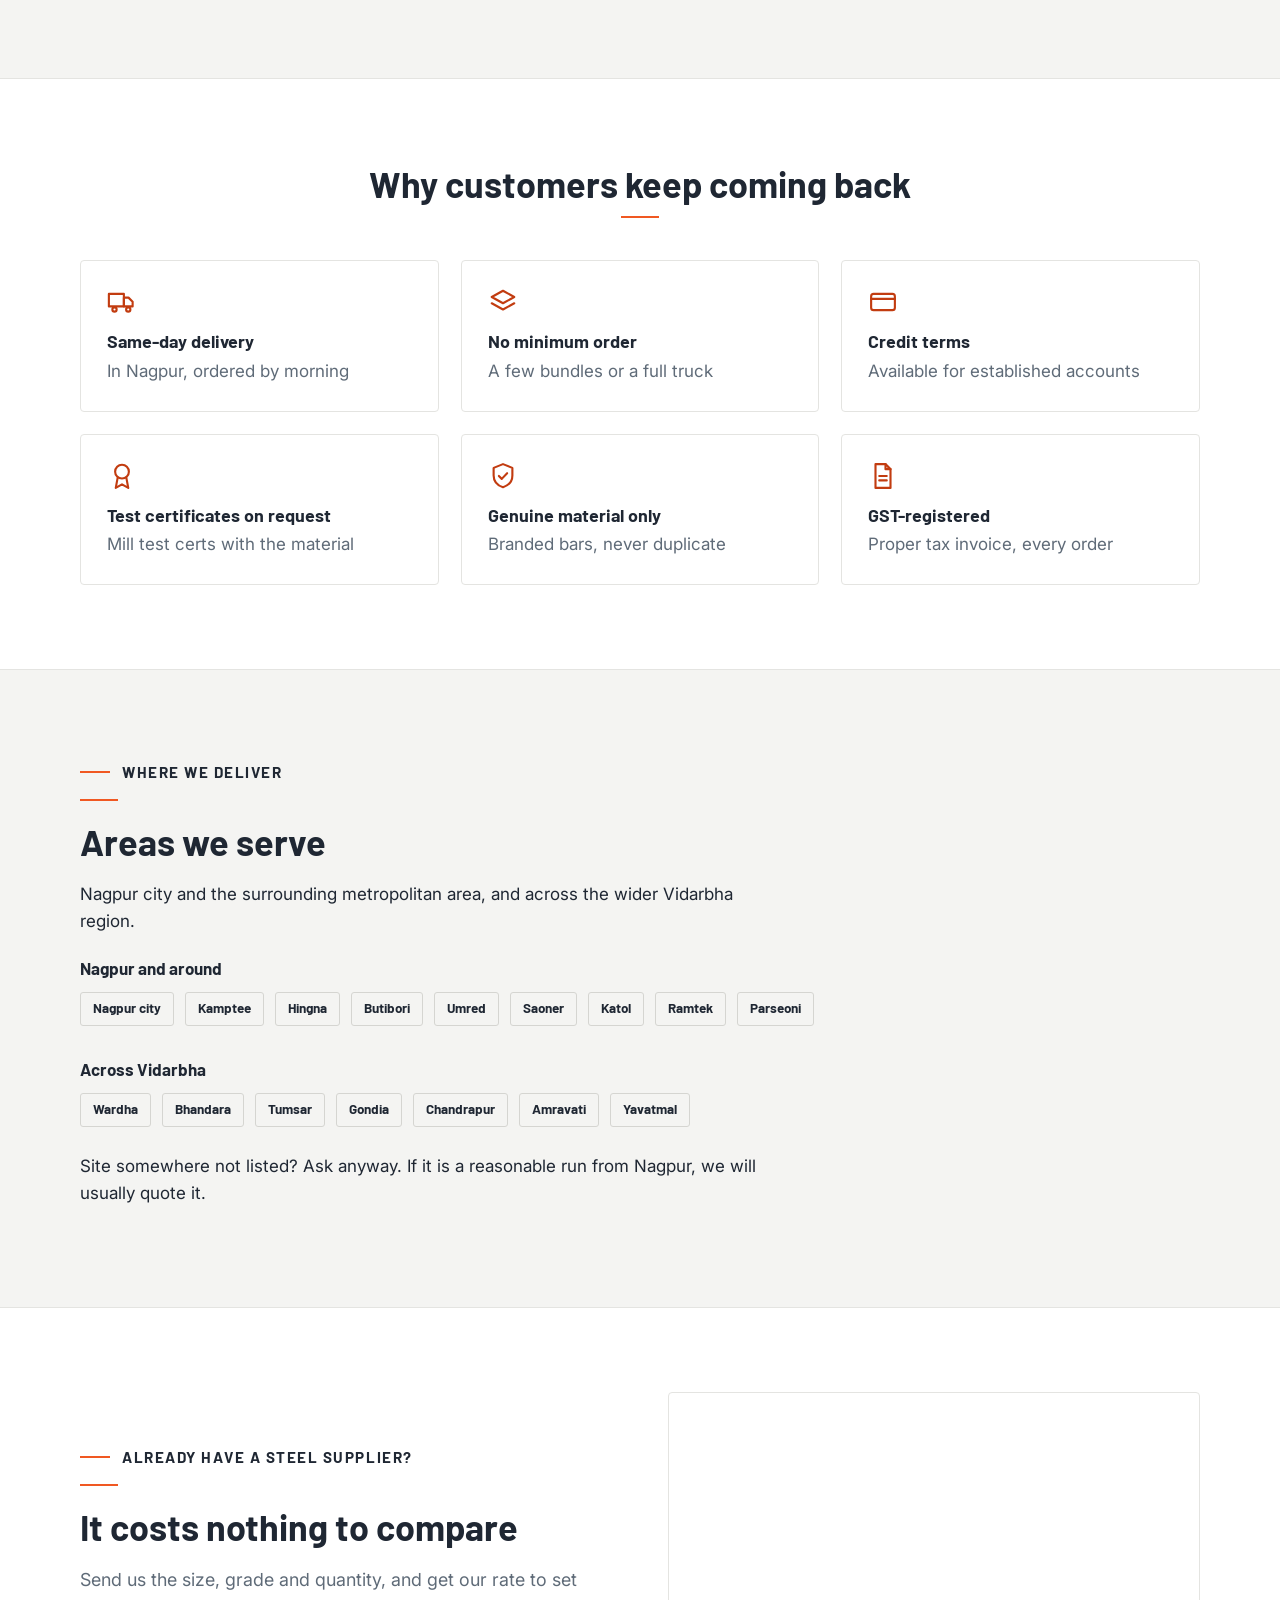
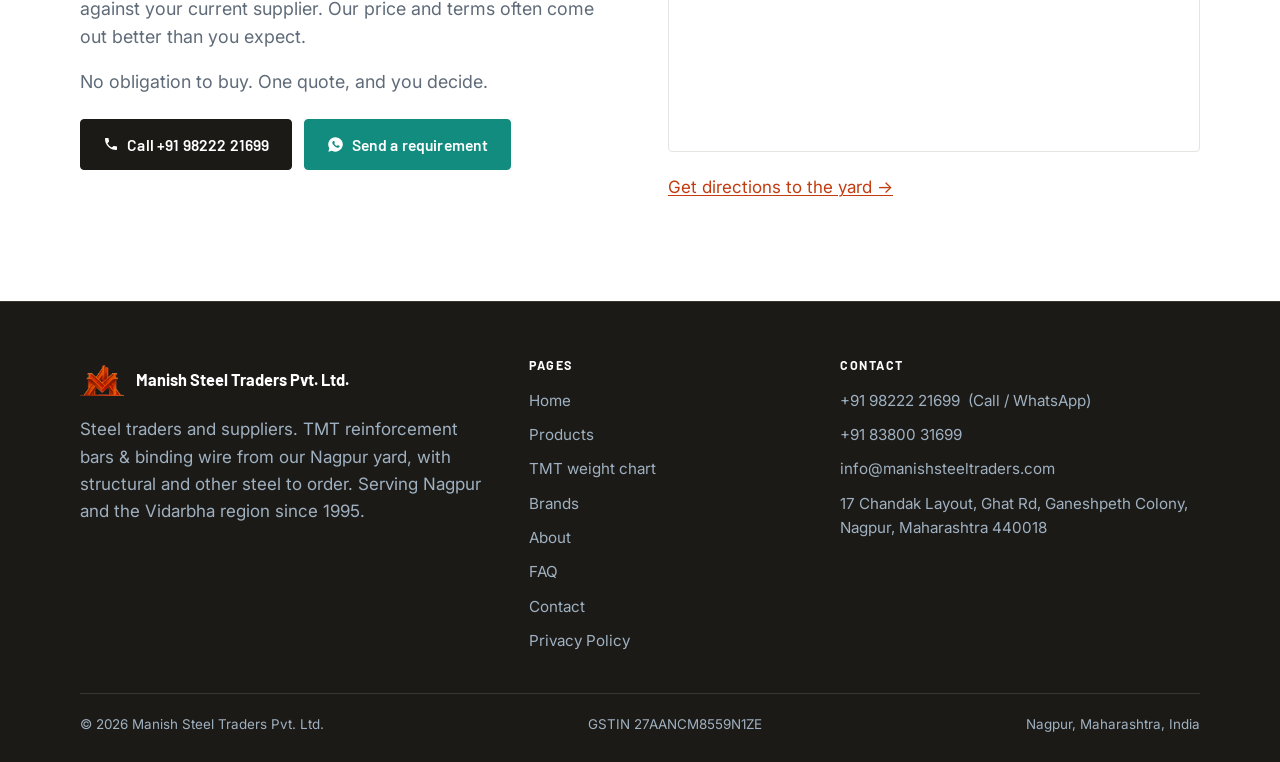
==== commit 7071da8b: "Add Hindi (EN/हिं) translation across all inner pages Extends the existing home-page language toggle" ====
--- a/index.html
+++ b/index.html
@@ -399,7 +399,7 @@
   </div>
 </footer>
 
-<script src="assets/js/i18n-hi.js?v=6"></script>
+<script src="assets/js/i18n-hi.js?v=7"></script>
 <script src="assets/js/main.js?v=3"></script>
 </body>
 </html>
--- a/assets/css/styles.css
+++ b/assets/css/styles.css
@@ -1,23 +1,23 @@
 /* =========================================================================
    Manish Steel Traders — stylesheet
-   Navy + gold, product-forward, professional. (Layout after the approved
-   reference, recoloured to the brand gold.)
+   Charcoal + orange, product-forward, professional. (Layout after the approved
+   reference, recoloured to match the orange-painted yard.)
    ========================================================================= */
 
 :root {
-  --navy:      #16232f;   /* dark sections / hero / trust / footer */
-  --navy-2:    #1d2e3c;
-  --navy-3:    #24384a;
+  --navy:      #1c1a17;   /* dark sections / hero / trust / footer (warm charcoal) */
+  --navy-2:    #2a2622;
+  --navy-3:    #38332d;
   --ink:       #1f2733;   /* text on light */
   --muted:     #5f6b78;
   --paper:     #ffffff;
   --paper-2:   #f4f4f2;   /* light band / products */
   --line:      #e4e4e1;
   --line-2:    #d5d5d1;
-  --line-dark: #2c3d4d;   /* dividers on navy */
-  --gold:      #b8860b;   /* accent (muted brass) */
-  --gold-2:    #c9a54a;
-  --gold-deep: #8a6408;
+  --line-dark: #3a352f;   /* dividers on charcoal */
+  --gold:      #f05822;   /* accent (NR TMT orange) — decorative / on light */
+  --gold-2:    #f05822;   /* accent on dark (NR TMT orange) */
+  --gold-deep: #c23c10;   /* accent text/icons on white (deep NR orange, 5.3:1 AA) */
   --on-dark:   #e9edf1;
   --on-dark-mut:#9fb1c0;
 
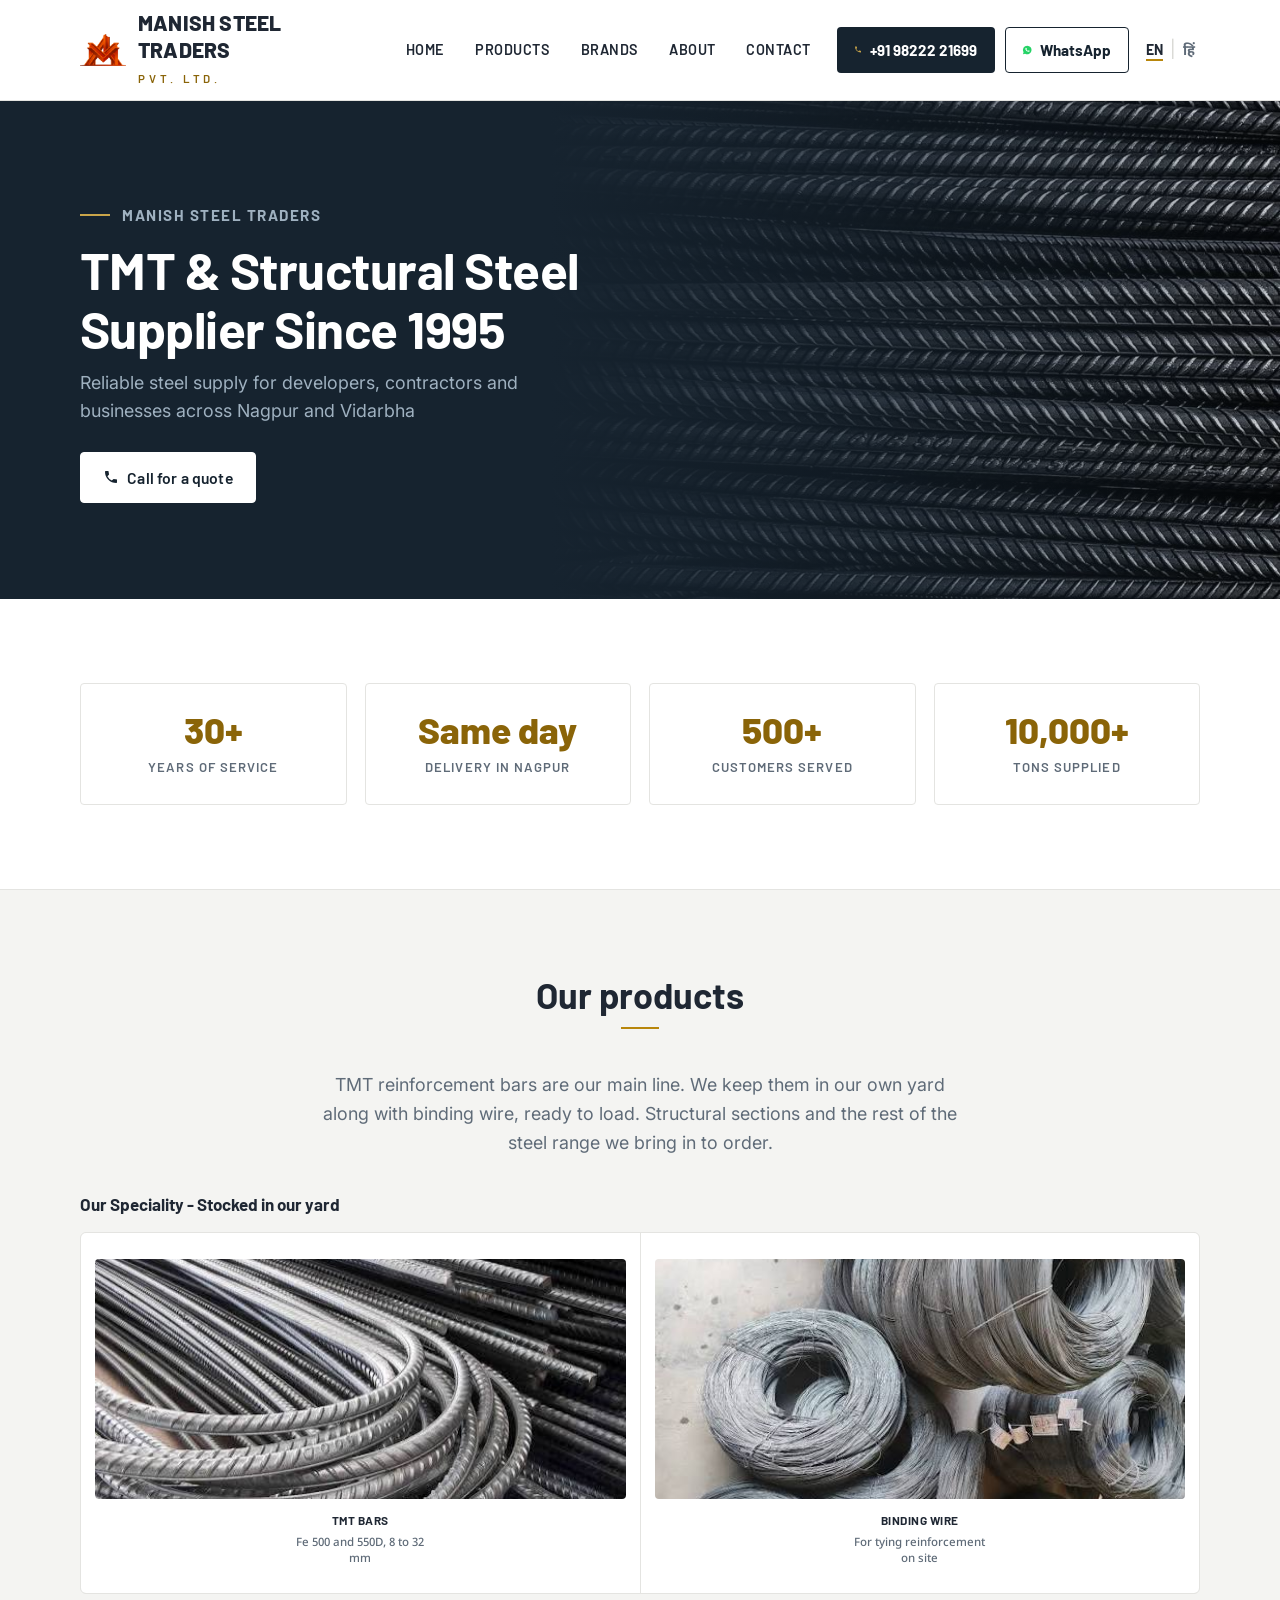
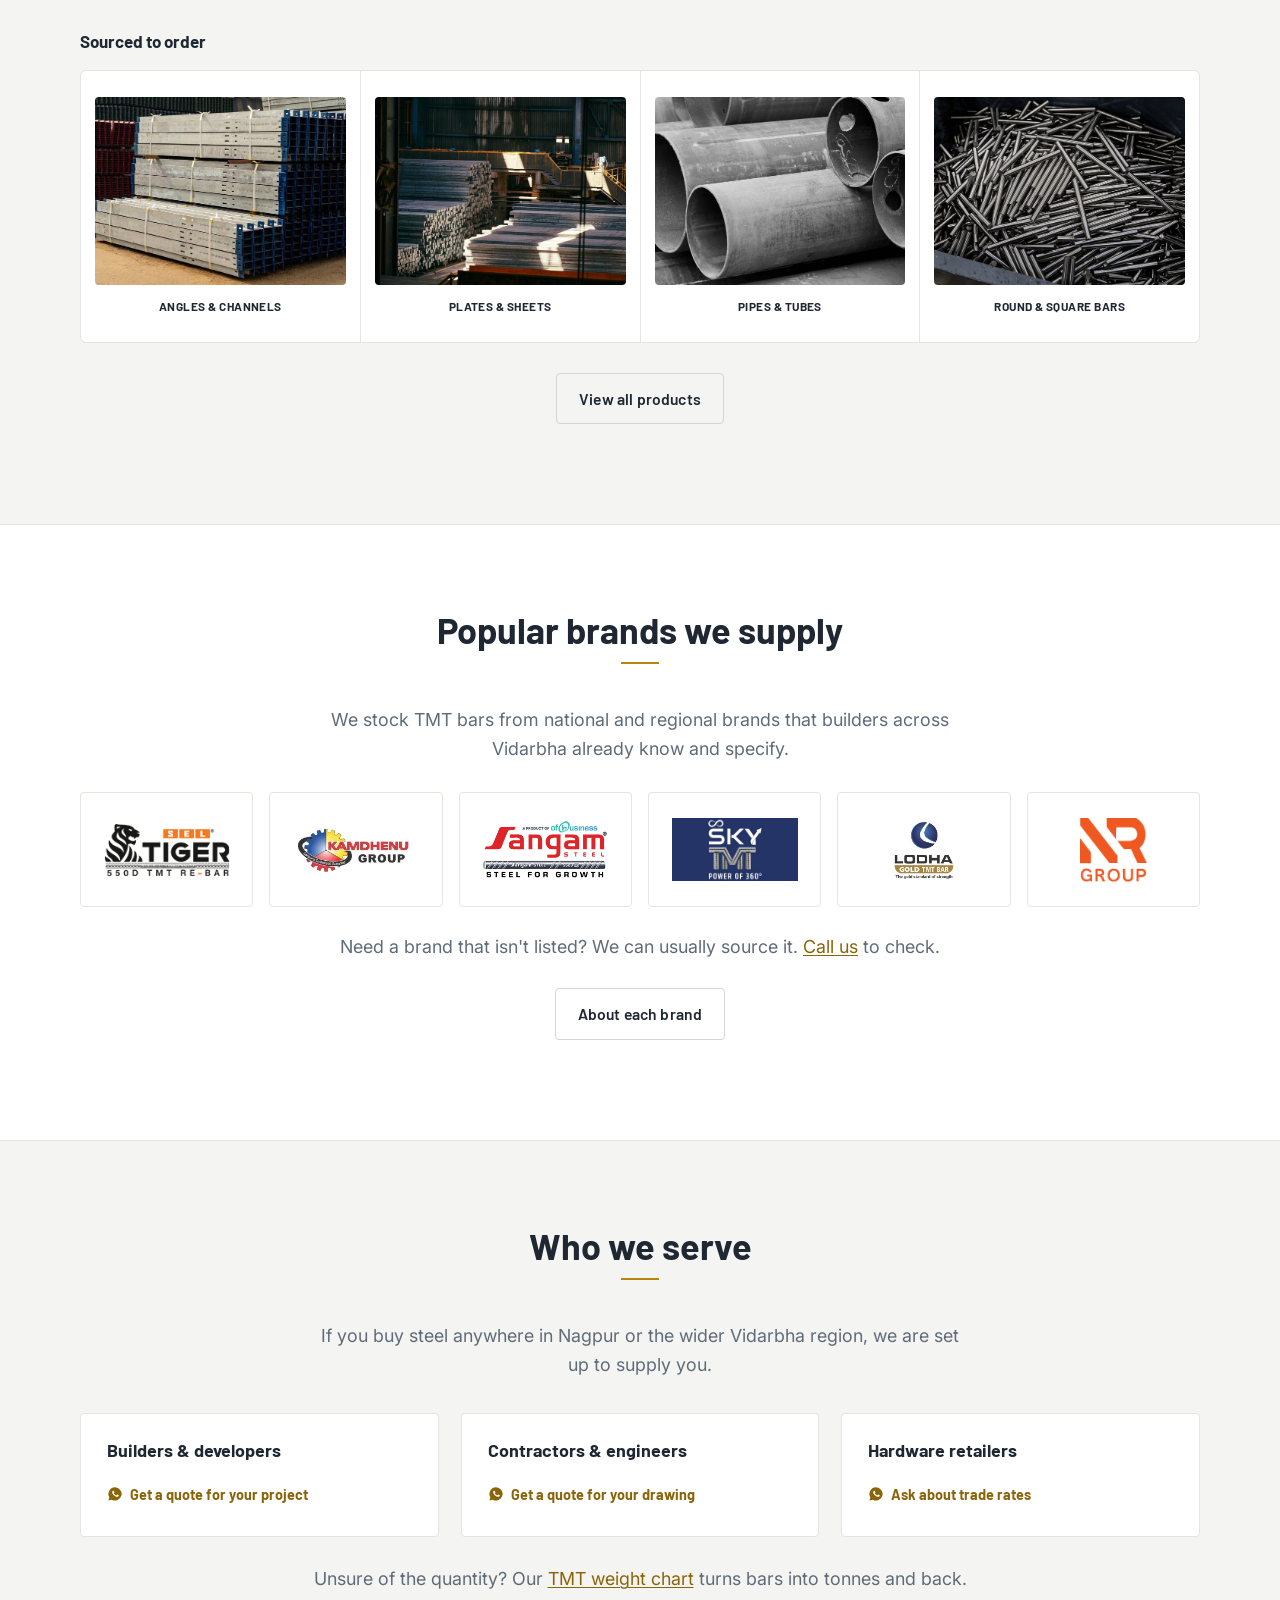
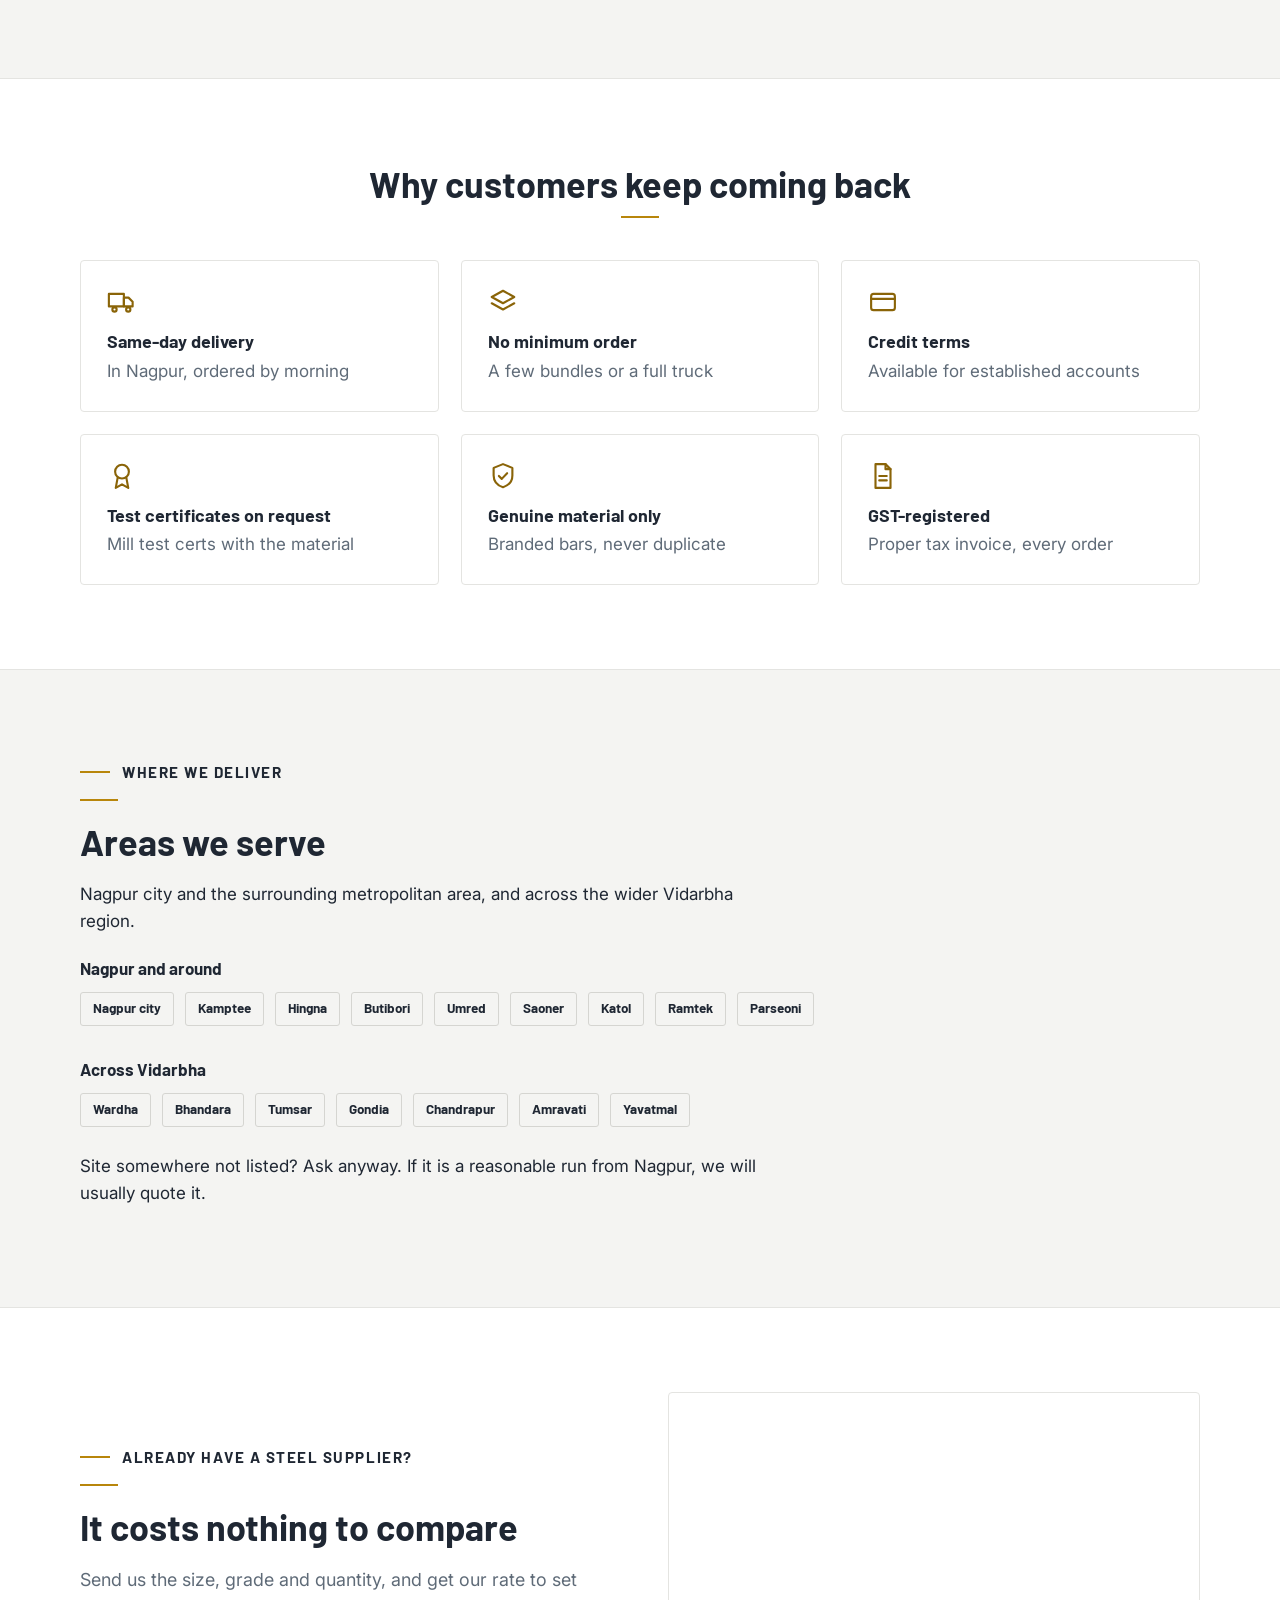
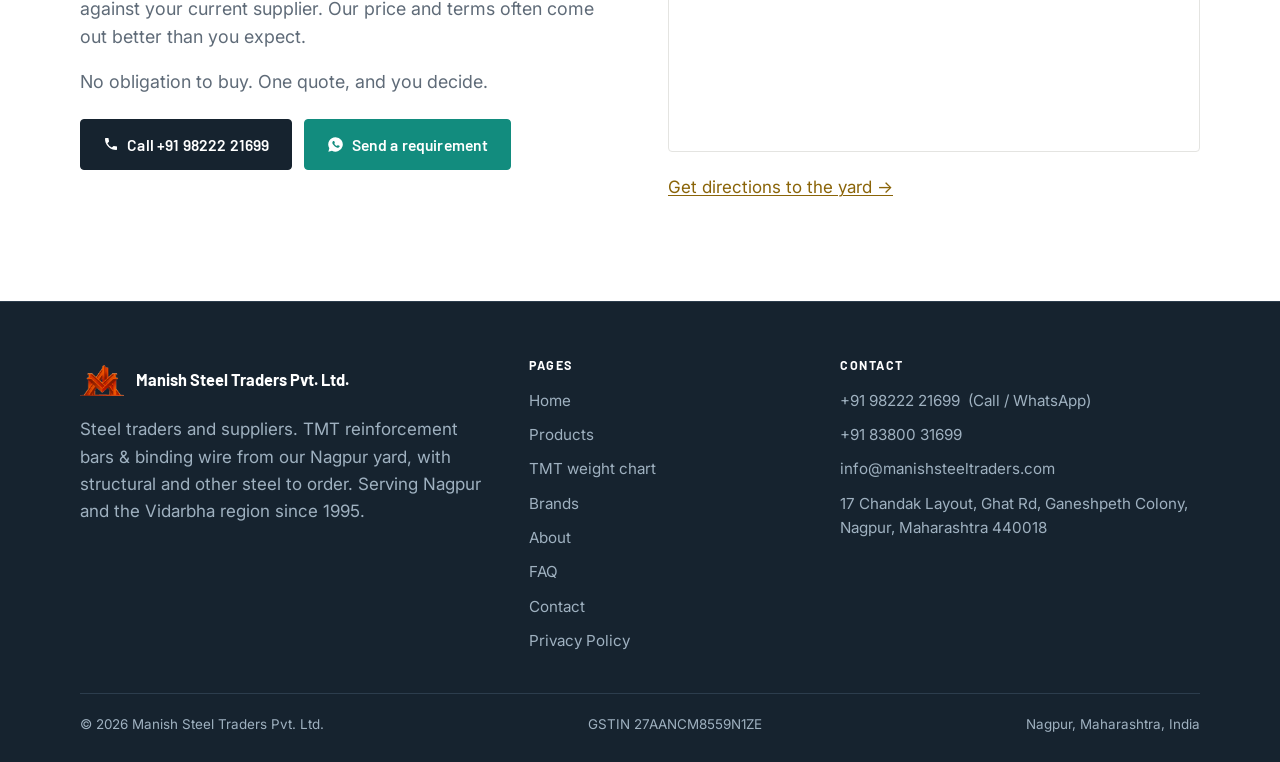
==== commit ccaf73cc: "Product description font to Barlow; WhatsApp icon green; cache-bust v20 Co-Authored-By: Claude Opus " ====
--- a/index.html
+++ b/index.html
@@ -19,7 +19,7 @@
 <link rel="preconnect" href="https://fonts.googleapis.com">
 <link rel="preconnect" href="https://fonts.gstatic.com" crossorigin>
 <link href="https://fonts.googleapis.com/css2?family=Barlow:wght@500;600;700;800&family=Inter:wght@400;500&family=Noto+Sans+Devanagari:wght@400;500;600;700&display=swap" rel="stylesheet">
-<link rel="stylesheet" href="assets/css/styles.css?v=19">
+<link rel="stylesheet" href="assets/css/styles.css?v=20">
 
 <!-- Structured data for Google Maps / local search. ADD WHEN KNOWN: "email" (only once the
      domain is live — an address that bounces is worse than none), "geo" with the exact yard
--- a/assets/css/styles.css
+++ b/assets/css/styles.css
@@ -1,23 +1,23 @@
 /* =========================================================================
    Manish Steel Traders — stylesheet
-   Charcoal + orange, product-forward, professional. (Layout after the approved
-   reference, recoloured to match the orange-painted yard.)
+   Navy + gold, product-forward, professional. (Layout after the approved
+   reference, recoloured to the brand gold.)
    ========================================================================= */
 
 :root {
-  --navy:      #1c1a17;   /* dark sections / hero / trust / footer (warm charcoal) */
-  --navy-2:    #2a2622;
-  --navy-3:    #38332d;
+  --navy:      #16232f;   /* dark sections / hero / trust / footer */
+  --navy-2:    #1d2e3c;
+  --navy-3:    #24384a;
   --ink:       #1f2733;   /* text on light */
   --muted:     #5f6b78;
   --paper:     #ffffff;
   --paper-2:   #f4f4f2;   /* light band / products */
   --line:      #e4e4e1;
   --line-2:    #d5d5d1;
-  --line-dark: #3a352f;   /* dividers on charcoal */
-  --gold:      #f05822;   /* accent (NR TMT orange) — decorative / on light */
-  --gold-2:    #f05822;   /* accent on dark (NR TMT orange) */
-  --gold-deep: #c23c10;   /* accent text/icons on white (deep NR orange, 5.3:1 AA) */
+  --line-dark: #2c3d4d;   /* dividers on navy */
+  --gold:      #b8860b;   /* accent (muted brass) */
+  --gold-2:    #c9a54a;
+  --gold-deep: #8a6408;
   --on-dark:   #e9edf1;
   --on-dark-mut:#9fb1c0;
 
@@ -146,7 +146,7 @@
   font-family: var(--font-head); font-weight: 700;
   padding: calc(.7em - 1px) 1.1em; border-radius: var(--radius); font-size: .95rem; white-space: nowrap; flex: 0 0 auto; }
 .wa-head:hover { background: var(--navy); color: #fff; }
-.wa-head svg { width: 16px; height: 16px; fill: var(--gold-2); }
+.wa-head svg { width: 16px; height: 16px; fill: #25D366; }
 .lang-toggle { display: inline-flex; align-items: center; gap: 2px; margin-left: 10px; }
 .lang-toggle button { background: none; border: 0; cursor: pointer; font-family: var(--font-head);
   font-weight: 700; font-size: .88rem; color: var(--muted); padding: 4px 5px; line-height: 1; }
@@ -218,7 +218,7 @@
 .product .pic { width: 100%; aspect-ratio: 4/3; max-height: 240px; object-fit: cover; border-radius: 4px; background: var(--paper-2); }
 .product .plabel { font-family: var(--font-head); font-weight: 700; font-size: .74rem; text-transform: uppercase; letter-spacing: .04em; color: var(--ink); }
 /* optional one-line detail under a product label (used on the stocked cards) */
-.product .pdesc { margin-top: -6px; font-size: .72rem; line-height: 1.35; color: var(--muted); max-width: 24ch; }
+.product .pdesc { margin-top: -6px; font-family: var(--font-head); font-weight: 500; font-size: .72rem; line-height: 1.35; color: var(--muted); max-width: 24ch; }
 @media (max-width: 640px) { .products-grid { grid-template-columns: repeat(2, 1fr); } }
 
 /* ---------------- trust bar ---------------- */
